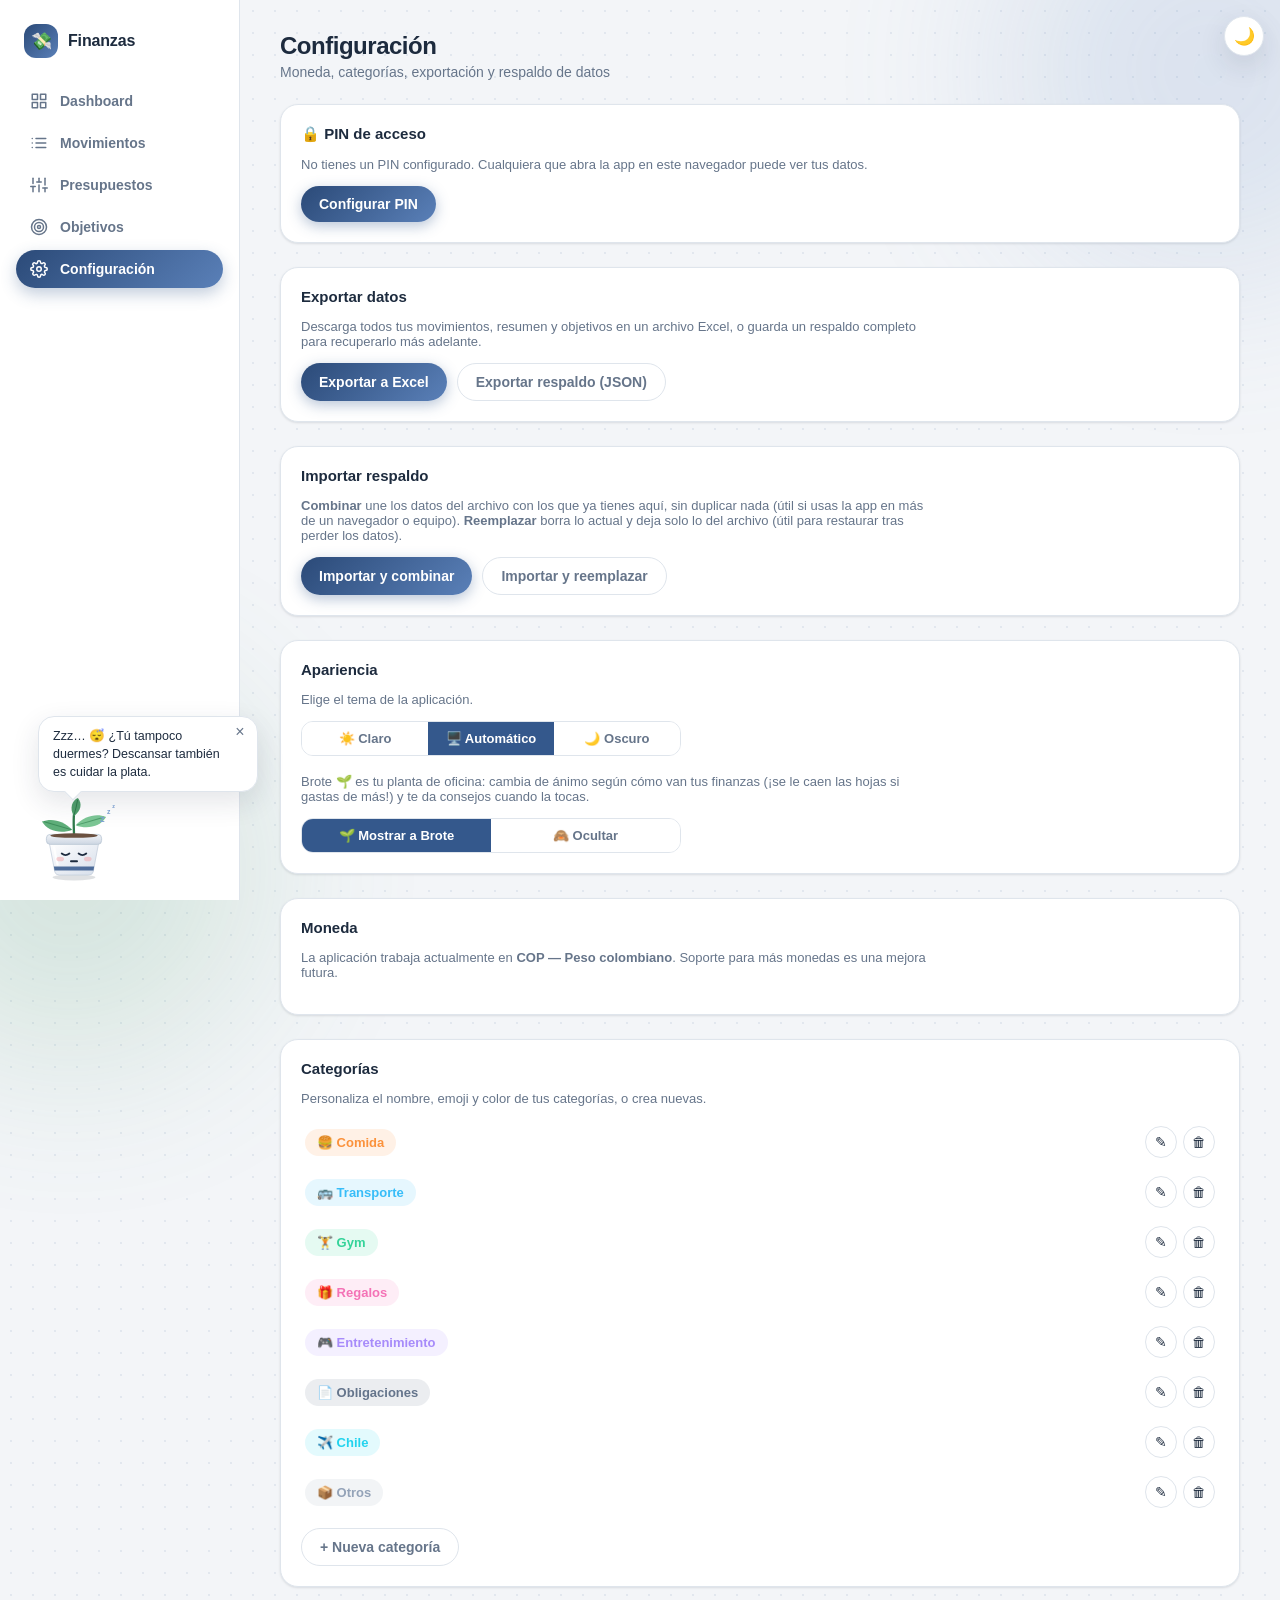
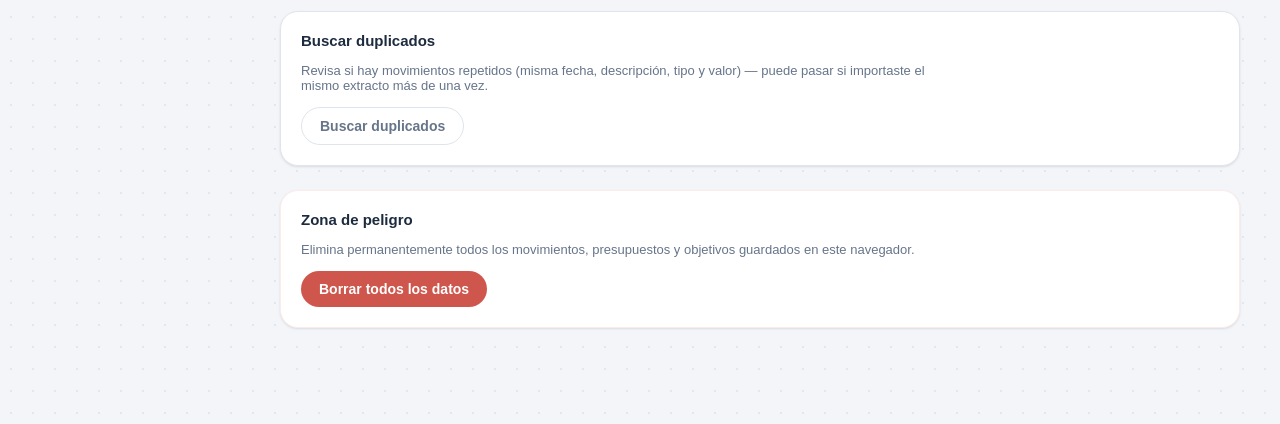
==== configuracion.html @ 6c3ebf0d "feat: update theme color and icons; enhance mascot design - Changed theme color from #8b5cf6 to #345" ====
<!DOCTYPE html>
<html lang="es">
<head>
  <meta charset="UTF-8">
  <script>
    (function () {
      try {
        var t = localStorage.getItem('financeAppTheme');
        if (t === 'oscuro' || t === 'claro') document.documentElement.setAttribute('data-theme', t);
      } catch (e) {}
    })();
  </script>
  <script>
    (function () {
      try {
        var pin = localStorage.getItem('financeAppPin');
        var desbloqueado = sessionStorage.getItem('financeAppUnlocked') === 'true';
        if (pin && !desbloqueado) document.documentElement.classList.add('bloqueado');
      } catch (e) {}
    })();
  </script>
  <meta name="viewport" content="width=device-width, initial-scale=1.0">
  <meta name="theme-color" content="#34588c">
  <link rel="manifest" href="manifest.json">
  <link rel="icon" href="icons/icon-192.png">
  <link rel="apple-touch-icon" href="icons/icon-192.png">
  <title>Configuración · Mis Finanzas</title>
  <link rel="stylesheet" href="css/styles.css">
</head>
<body data-page="configuracion">
  <button class="theme-toggle-btn" id="theme-toggle" aria-label="Cambiar tema">🌙</button>
  <div class="app-shell">
    <aside class="sidebar">
      <div class="sidebar-header">
        <span class="logo-mark">💸</span>
        <span class="logo-text">Finanzas</span>
      </div>
      <nav id="sidebar-nav" class="sidebar-nav"></nav>
    </aside>

    <main class="main-content">
      <header class="page-header">
        <div>
          <h1>Configuración</h1>
          <p class="page-subtitle">Moneda, categorías, exportación y respaldo de datos</p>
        </div>
      </header>

      <section class="card">
        <h2 class="section-title">🔒 PIN de acceso</h2>
        <p class="settings-hint" id="pin-estado-texto">Protege la app con un PIN — se pide una vez por sesión del navegador. No es cifrado real: es un candado contra miradas casuales, no contra alguien con herramientas de desarrollador.</p>
        <div class="settings-actions" id="pin-acciones"></div>
      </section>

      <section class="card">
        <h2 class="section-title">Exportar datos</h2>
        <p class="settings-hint">Descarga todos tus movimientos, resumen y objetivos en un archivo Excel, o guarda un respaldo completo para recuperarlo más adelante.</p>
        <div class="settings-actions">
          <button class="btn btn-primary" id="btn-exportar-excel">Exportar a Excel</button>
          <button class="btn btn-ghost" id="btn-exportar-respaldo">Exportar respaldo (JSON)</button>
        </div>
      </section>

      <section class="card">
        <h2 class="section-title">Importar respaldo</h2>
        <p class="settings-hint">
          <strong>Combinar</strong> une los datos del archivo con los que ya tienes aquí, sin duplicar nada (útil si usas la app en más de un navegador o equipo).
          <strong>Reemplazar</strong> borra lo actual y deja solo lo del archivo (útil para restaurar tras perder los datos).
        </p>
        <div class="settings-actions">
          <button class="btn btn-primary" id="btn-importar-combinar">Importar y combinar</button>
          <button class="btn btn-ghost" id="btn-importar-reemplazar">Importar y reemplazar</button>
          <input type="file" id="input-importar-respaldo" accept="application/json" hidden>
        </div>
      </section>

      <section class="card">
        <h2 class="section-title">Apariencia</h2>
        <p class="settings-hint">Elige el tema de la aplicación.</p>
        <div class="segmented segmented-tema" id="tema-segmented">
          <button type="button" class="segmented-option" data-tema="claro">☀️ Claro</button>
          <button type="button" class="segmented-option" data-tema="auto">🖥️ Automático</button>
          <button type="button" class="segmented-option" data-tema="oscuro">🌙 Oscuro</button>
        </div>
        <p class="settings-hint" style="margin-top: 18px;">Brote 🌱 es tu planta de oficina: cambia de ánimo según cómo van tus finanzas (¡se le caen las hojas si gastas de más!) y te da consejos cuando la tocas.</p>
        <div class="segmented segmented-tema" id="mascota-segmented">
          <button type="button" class="segmented-option" data-mascota="visible">🌱 Mostrar a Brote</button>
          <button type="button" class="segmented-option" data-mascota="oculta">🙈 Ocultar</button>
        </div>
      </section>

      <section class="card">
        <h2 class="section-title">Moneda</h2>
        <p class="settings-hint">La aplicación trabaja actualmente en <strong>COP — Peso colombiano</strong>. Soporte para más monedas es una mejora futura.</p>
      </section>

      <section class="card">
        <h2 class="section-title">Categorías</h2>
        <p class="settings-hint">Personaliza el nombre, emoji y color de tus categorías, o crea nuevas.</p>
        <div id="categorias-lista" class="category-list"></div>
        <div class="settings-actions" style="margin-top: 14px;">
          <button class="btn btn-ghost" id="btn-nueva-categoria">+ Nueva categoría</button>
        </div>
      </section>

      <section class="card">
        <h2 class="section-title">Buscar duplicados</h2>
        <p class="settings-hint">Revisa si hay movimientos repetidos (misma fecha, descripción, tipo y valor) — puede pasar si importaste el mismo extracto más de una vez.</p>
        <div class="settings-actions">
          <button class="btn btn-ghost" id="btn-buscar-duplicados">Buscar duplicados</button>
        </div>
        <div id="duplicados-resultado"></div>
      </section>

      <section class="card danger-zone">
        <h2 class="section-title">Zona de peligro</h2>
        <p class="settings-hint">Elimina permanentemente todos los movimientos, presupuestos y objetivos guardados en este navegador.</p>
        <button class="btn btn-danger" id="btn-borrar-datos">Borrar todos los datos</button>
      </section>
    </main>
  </div>

  <div class="modal-overlay" id="modal-borrar-overlay" hidden>
    <div class="modal" role="dialog" aria-modal="true" aria-labelledby="modal-borrar-title">
      <div class="modal-header">
        <h2 id="modal-borrar-title">¿Borrar todos los datos?</h2>
        <button class="modal-close" id="btn-borrar-close" aria-label="Cerrar">&times;</button>
      </div>
      <div class="modal-body">
        <p>Esta acción eliminará permanentemente todos tus movimientos, presupuestos y objetivos guardados en este navegador. <strong>No se puede deshacer.</strong></p>
        <p>Si quieres conservar tus datos, cancela y usa primero "Exportar respaldo".</p>
      </div>
      <div class="form-actions modal-footer">
        <button type="button" class="btn btn-ghost" id="btn-borrar-cancelar">Cancelar</button>
        <button type="button" class="btn btn-danger" id="btn-borrar-confirmar">Sí, borrar todo</button>
      </div>
    </div>
  </div>

  <div class="modal-overlay" id="modal-pin-overlay" hidden>
    <div class="modal" role="dialog" aria-modal="true" aria-labelledby="modal-pin-title">
      <div class="modal-header">
        <h2 id="modal-pin-title">Configurar PIN</h2>
        <button class="modal-close" id="modal-pin-close" aria-label="Cerrar">&times;</button>
      </div>
      <form id="form-pin" class="form-grid">
        <div class="form-field form-field-full">
          <label for="input-pin-nuevo">PIN (4 a 6 dígitos)</label>
          <input type="password" inputmode="numeric" pattern="[0-9]*" id="input-pin-nuevo" maxlength="6" placeholder="••••" required>
        </div>
        <div class="form-field form-field-full">
          <label for="input-pin-confirmar">Confirma el PIN</label>
          <input type="password" inputmode="numeric" pattern="[0-9]*" id="input-pin-confirmar" maxlength="6" placeholder="••••" required>
        </div>
        <div class="form-actions form-field-full">
          <button type="button" class="btn btn-ghost" id="btn-pin-cancelar">Cancelar</button>
          <button type="submit" class="btn btn-primary">Guardar</button>
        </div>
      </form>
    </div>
  </div>

  <div class="modal-overlay" id="modal-categoria-overlay" hidden>
    <div class="modal" role="dialog" aria-modal="true" aria-labelledby="modal-categoria-title">
      <div class="modal-header">
        <h2 id="modal-categoria-title">Nueva categoría</h2>
        <button class="modal-close" id="modal-categoria-close" aria-label="Cerrar">&times;</button>
      </div>
      <form id="form-categoria" class="form-grid">
        <input type="hidden" id="categoria-nombre-original">

        <div class="form-field form-field-full">
          <label for="input-categoria-nombre">Nombre</label>
          <input type="text" id="input-categoria-nombre" placeholder="Ej. Mascotas" required>
        </div>

        <div class="form-field">
          <label for="input-categoria-emoji">Emoji</label>
          <input type="text" id="input-categoria-emoji" placeholder="🐾" maxlength="4">
        </div>

        <div class="form-field">
          <label for="input-categoria-color">Color</label>
          <input type="color" id="input-categoria-color" value="#34588c">
        </div>

        <div class="form-actions form-field-full">
          <button type="button" class="btn btn-ghost" id="btn-categoria-cancelar">Cancelar</button>
          <button type="submit" class="btn btn-primary">Guardar</button>
        </div>
      </form>
    </div>
  </div>

  <script src="lib/xlsx.full.min.js"></script>
  <script src="js/storage.js"></script>
  <script src="js/format.js"></script>
  <script src="js/analytics.js"></script>
  <script src="js/export.js"></script>
  <script src="js/ui.js"></script>
  <script src="js/nav.js"></script>
  <script src="js/theme.js"></script>
  <script src="js/pin.js"></script>
  <script src="js/mascota.js"></script>
  <script src="js/configuracion.js"></script>
  <script src="js/pwa.js"></script>
</body>
</html>
---- css/styles.css ----
/* ============ Fonts ============ */
@font-face {
  font-family: 'Poppins';
  font-style: normal;
  font-weight: 400;
  font-display: swap;
  src: url('../lib/fonts/poppins-400.woff2') format('woff2');
}
@font-face {
  font-family: 'Poppins';
  font-style: normal;
  font-weight: 600;
  font-display: swap;
  src: url('../lib/fonts/poppins-600.woff2') format('woff2');
}
@font-face {
  font-family: 'Poppins';
  font-style: normal;
  font-weight: 700;
  font-display: swap;
  src: url('../lib/fonts/poppins-700.woff2') format('woff2');
}
@font-face {
  font-family: 'Poppins';
  font-style: normal;
  font-weight: 800;
  font-display: swap;
  src: url('../lib/fonts/poppins-800.woff2') format('woff2');
}

/* ============ Reset & base ============ */
*, *::before, *::after { box-sizing: border-box; }
html, body { margin: 0; padding: 0; }

:root {
  --bg: #f3f5f8;
  --surface: #ffffff;
  --surface-alt: #eef2f6;
  --border: #dfe5ec;
  --text: #1d2b3e;
  --text-muted: #66758a;
  --primary: #34588c;
  --primary-dark: #26446f;
  --primary-rgb: 52, 88, 140;
  --accent: #6f93c6;
  --accent-soft: #e8eef7;
  --primary-soft: #e4ebf5;
  --grad-main: linear-gradient(135deg, #2b4a78, #5a80b8);
  --grad-hero: linear-gradient(135deg, #22395e 0%, #34588c 55%, #5f86bd 100%);
  --plant: #4f9e6b;
  --plant-dark: #2f7a4b;
  --plant-light: #9fd4ae;
  --success: #3f9a63;
  --success-soft: #e4f3e9;
  --danger: #cf564d;
  --danger-soft: #fbecea;
  --warning: #c08417;
  --warning-soft: #fbf3e1;
  --cyan: #2e8797;
  --cyan-soft: #e3f1f3;
  --grid-dot: rgba(52, 88, 140, 0.09);
  --toast-bg: #1f3350;
  --toast-text: #ffffff;
  --toast-border: transparent;
  --radius: 18px;
  --radius-sm: 12px;
  --shadow: 0 1px 2px rgba(29, 43, 62, 0.05), 0 1px 3px rgba(29, 43, 62, 0.07);
  --shadow-md: 0 10px 28px rgba(29, 43, 62, 0.12);
  --sidebar-width: 240px;
  color-scheme: light;
}

:root[data-theme="oscuro"] {
  --bg: #0f1722;
  --surface: #16212f;
  --surface-alt: #1d2a3b;
  --border: #2a394d;
  --text: #e6edf5;
  --text-muted: #94a3b8;
  --primary: #7ea3d4;
  --primary-dark: #4a6fa3;
  --primary-rgb: 126, 163, 212;
  --accent: #a9c3e6;
  --accent-soft: #1c2a3e;
  --primary-soft: #1f3048;
  --grad-main: linear-gradient(135deg, #34557f, #5b82ba);
  --grad-hero: linear-gradient(135deg, #1a2d4a 0%, #2b4a76 55%, #44699e 100%);
  --plant: #6cc28c;
  --plant-dark: #3f9a63;
  --plant-light: #a7dcb7;
  --success: #6cc28c;
  --success-soft: #15301f;
  --danger: #ee8a80;
  --danger-soft: #3a1c1b;
  --warning: #e3b55a;
  --warning-soft: #33280f;
  --cyan: #6cc1cf;
  --cyan-soft: #12303a;
  --grid-dot: rgba(148, 163, 184, 0.07);
  --toast-bg: #24364f;
  --toast-text: #e6edf5;
  --toast-border: #33496a;
  --shadow: 0 1px 2px rgba(0, 0, 0, 0.25), 0 1px 3px rgba(0, 0, 0, 0.3);
  --shadow-md: 0 10px 28px rgba(0, 0, 0, 0.45);
  color-scheme: dark;
}

@media (prefers-color-scheme: dark) {
  :root:not([data-theme="claro"]) {
    --bg: #0f1722;
    --surface: #16212f;
    --surface-alt: #1d2a3b;
    --border: #2a394d;
    --text: #e6edf5;
    --text-muted: #94a3b8;
    --primary: #7ea3d4;
    --primary-dark: #4a6fa3;
    --primary-rgb: 126, 163, 212;
    --accent: #a9c3e6;
    --accent-soft: #1c2a3e;
    --primary-soft: #1f3048;
    --grad-main: linear-gradient(135deg, #34557f, #5b82ba);
    --grad-hero: linear-gradient(135deg, #1a2d4a 0%, #2b4a76 55%, #44699e 100%);
    --plant: #6cc28c;
    --plant-dark: #3f9a63;
    --plant-light: #a7dcb7;
    --success: #6cc28c;
    --success-soft: #15301f;
    --danger: #ee8a80;
    --danger-soft: #3a1c1b;
    --warning: #e3b55a;
    --warning-soft: #33280f;
    --cyan: #6cc1cf;
    --cyan-soft: #12303a;
    --grid-dot: rgba(148, 163, 184, 0.07);
    --toast-bg: #24364f;
    --toast-text: #e6edf5;
    --toast-border: #33496a;
    --shadow: 0 1px 2px rgba(0, 0, 0, 0.25), 0 1px 3px rgba(0, 0, 0, 0.3);
    --shadow-md: 0 10px 28px rgba(0, 0, 0, 0.45);
    color-scheme: dark;
  }
}

body {
  font-family: 'Poppins', -apple-system, BlinkMacSystemFont, "Segoe UI", Roboto, Helvetica, Arial, sans-serif;
  background-color: var(--bg);
  /* Cuadricula de puntos tenue, como papel de libreta de oficina */
  background-image: radial-gradient(var(--grid-dot) 1px, transparent 1.4px);
  background-size: 22px 22px;
  color: var(--text);
  -webkit-font-smoothing: antialiased;
  position: relative;
  overflow-x: hidden;
}

body::before,
body::after {
  content: '';
  position: fixed;
  border-radius: 50%;
  filter: blur(90px);
  z-index: 0;
  opacity: 0.18;
  pointer-events: none;
}

body::before {
  width: 420px;
  height: 420px;
  background: var(--accent);
  top: -140px;
  right: -140px;
  animation: blob-flota 18s ease-in-out infinite alternate;
}

body::after {
  width: 380px;
  height: 380px;
  background: var(--plant);
  bottom: -160px;
  left: -120px;
  animation: blob-flota 22s ease-in-out infinite alternate-reverse;
}

@keyframes blob-flota {
  from { transform: translate(0, 0) scale(1); }
  to { transform: translate(-70px, 60px) scale(1.15); }
}

::selection {
  background: var(--primary);
  color: #fff;
}

html {
  scrollbar-width: thin;
  scrollbar-color: var(--border) transparent;
}

.app-shell {
  position: relative;
  z-index: 1;
}

h1, h2, h3 { font-weight: 700; }

h1, h2, h3 { margin: 0; }
p { margin: 0; }

button, input, select {
  font: inherit;
  color: inherit;
}

a { color: inherit; text-decoration: none; }

button:focus-visible,
input:focus-visible,
select:focus-visible,
a:focus-visible {
  outline: 2px solid var(--primary);
  outline-offset: 2px;
}

/* ============ App shell / layout ============ */
.app-shell {
  display: flex;
  min-height: 100vh;
}

.sidebar {
  width: var(--sidebar-width);
  flex-shrink: 0;
  background: var(--surface);
  border-right: 1px solid var(--border);
  padding: 24px 16px;
  display: flex;
  flex-direction: column;
  gap: 24px;
  position: sticky;
  top: 0;
  height: 100vh;
}

.sidebar-header {
  display: flex;
  align-items: center;
  gap: 10px;
  padding: 0 8px;
}

.theme-toggle-btn {
  position: fixed;
  top: 16px;
  right: 16px;
  z-index: 40;
  width: 40px;
  height: 40px;
  border-radius: 999px;
  border: 1px solid var(--border);
  background: var(--surface);
  box-shadow: var(--shadow-md);
  font-size: 17px;
  cursor: pointer;
  display: flex;
  align-items: center;
  justify-content: center;
  transition: transform 0.15s ease;
}

.theme-toggle-btn:hover {
  transform: scale(1.08) rotate(-8deg);
}

/* ============ PIN de acceso ============ */
html.bloqueado .app-shell,
html.bloqueado .theme-toggle-btn {
  display: none;
}

.pin-lock-overlay {
  position: fixed;
  inset: 0;
  background: var(--bg);
  display: flex;
  align-items: center;
  justify-content: center;
  z-index: 100;
  padding: 16px;
}

.pin-lock-card {
  background: var(--surface);
  border: 1px solid var(--border);
  border-radius: var(--radius);
  box-shadow: var(--shadow-md);
  padding: 36px 32px;
  width: 100%;
  max-width: 340px;
  text-align: center;
  display: flex;
  flex-direction: column;
  gap: 8px;
  animation: modal-entra 0.25s cubic-bezier(0.16, 1, 0.3, 1) both;
}

.pin-lock-logo {
  width: 56px;
  height: 56px;
  font-size: 26px;
  margin: 0 auto 8px;
}

.pin-lock-card h2 {
  font-size: 18px;
}

.pin-lock-input {
  margin-top: 14px;
  border: 1px solid var(--border);
  border-radius: var(--radius-sm);
  padding: 12px;
  font-size: 22px;
  letter-spacing: 10px;
  text-align: center;
  background: var(--bg);
  color: var(--text);
}

.pin-lock-error {
  color: var(--danger);
  font-size: 12px;
  font-weight: 600;
  margin-top: 4px;
}

.pin-lock-btn {
  width: 100%;
  margin-top: 8px;
}

.logo-mark {
  width: 34px;
  height: 34px;
  border-radius: var(--radius-sm);
  background: var(--grad-main);
  color: #fff;
  display: flex;
  align-items: center;
  justify-content: center;
  font-weight: 700;
  font-size: 17px;
}

.logo-text {
  font-weight: 700;
  font-size: 16px;
  letter-spacing: -0.01em;
}

.sidebar-nav {
  display: flex;
  flex-direction: column;
  gap: 4px;
}

.nav-link {
  display: flex;
  align-items: center;
  gap: 12px;
  padding: 10px 14px;
  border-radius: 999px;
  color: var(--text-muted);
  font-size: 14px;
  font-weight: 600;
  transition: background 0.15s ease, color 0.15s ease;
}

.nav-link:hover {
  background: var(--surface-alt);
  color: var(--text);
}

.nav-link.active {
  background: var(--grad-main);
  color: #fff;
  box-shadow: 0 6px 16px rgba(var(--primary-rgb), 0.3);
}

.nav-link:hover .nav-icon {
  animation: icono-wiggle 0.45s ease;
}

@keyframes icono-wiggle {
  25% { transform: rotate(-12deg); }
  50% { transform: rotate(10deg); }
  75% { transform: rotate(-5deg); }
}

.nav-icon {
  width: 18px;
  height: 18px;
  display: flex;
  flex-shrink: 0;
}

.nav-icon svg {
  width: 100%;
  height: 100%;
}

.main-content {
  flex: 1;
  padding: 32px 40px 96px;
  max-width: 1100px;
  width: 100%;
  margin: 0 auto;
  display: flex;
  flex-direction: column;
  gap: 24px;
}

.main-content > * {
  animation: contenido-entra 0.4s ease both;
}

.main-content > *:nth-child(1) { animation-delay: 0s; }
.main-content > *:nth-child(2) { animation-delay: 0.05s; }
.main-content > *:nth-child(3) { animation-delay: 0.1s; }
.main-content > *:nth-child(4) { animation-delay: 0.15s; }
.main-content > *:nth-child(5) { animation-delay: 0.2s; }
.main-content > *:nth-child(n+6) { animation-delay: 0.25s; }

@keyframes contenido-entra {
  from { opacity: 0; transform: translateY(10px); }
  to { opacity: 1; transform: translateY(0); }
}

@media (prefers-reduced-motion: reduce) {
  .main-content > *,
  body::before,
  body::after,
  .hero-balance::before,
  .hero-balance::after,
  .hbar-fill,
  .progress-fill,
  .chart-bar,
  .nav-link:hover .nav-icon {
    animation: none;
  }
}

/* ============ Page header ============ */
.page-header {
  display: flex;
  align-items: flex-start;
  justify-content: space-between;
  gap: 16px;
  flex-wrap: wrap;
  /* espacio para el boton de tema fijo en la esquina */
  padding-right: 52px;
}

.page-header h1 {
  font-size: 24px;
  font-weight: 700;
  letter-spacing: -0.02em;
}

.page-subtitle {
  color: var(--text-muted);
  font-size: 14px;
  margin-top: 4px;
}

/* ============ Cards ============ */
.card {
  background: var(--surface);
  border: 1px solid var(--border);
  border-radius: var(--radius);
  padding: 20px;
  box-shadow: var(--shadow);
}

.empty-state {
  text-align: center;
  padding: 48px 24px;
  display: flex;
  flex-direction: column;
  align-items: center;
  gap: 12px;
  color: var(--text-muted);
}

.empty-state-inline {
  text-align: center;
  color: var(--text-muted);
  padding: 24px 0 8px;
  font-size: 14px;
}

/* ============ Buttons ============ */
.btn {
  display: inline-flex;
  align-items: center;
  justify-content: center;
  gap: 6px;
  border: none;
  border-radius: 999px;
  padding: 10px 18px;
  font-size: 14px;
  font-weight: 600;
  cursor: pointer;
  transition: filter 0.15s ease, transform 0.1s ease, box-shadow 0.15s ease;
}

.btn:active { transform: scale(0.97); }

.btn-primary {
  background: var(--grad-main);
  color: #fff;
  box-shadow: 0 4px 14px rgba(var(--primary-rgb), 0.35);
}
.btn-primary:hover { filter: brightness(1.06); box-shadow: 0 6px 18px rgba(var(--primary-rgb), 0.42); }

.btn-ghost {
  background: var(--surface);
  color: var(--text-muted);
  border: 1px solid var(--border);
}
.btn-ghost:hover { background: var(--surface-alt); color: var(--text); }

.btn-danger {
  background: var(--danger);
  color: #fff;
}
.btn-danger:hover { filter: brightness(1.08); }

/* ============ Filters bar ============ */
.filters-bar {
  display: flex;
  flex-wrap: wrap;
  align-items: flex-end;
  gap: 16px;
}

.filter-field {
  display: flex;
  flex-direction: column;
  gap: 6px;
  min-width: 140px;
}

.filter-search { flex: 1; min-width: 200px; }

.filter-field label {
  font-size: 12px;
  font-weight: 600;
  color: var(--text-muted);
}

.filter-field input,
.filter-field select {
  border: 1px solid var(--border);
  border-radius: var(--radius-sm);
  padding: 9px 10px;
  font-size: 14px;
  background: var(--surface);
}

/* ============ Table ============ */
.table-wrapper {
  overflow-x: auto;
}

.data-table {
  width: 100%;
  border-collapse: collapse;
  font-size: 14px;
}

.data-table th {
  text-align: left;
  font-size: 12px;
  text-transform: uppercase;
  letter-spacing: 0.03em;
  color: var(--text-muted);
  font-weight: 600;
  padding: 10px 12px;
  border-bottom: 1px solid var(--border);
  white-space: nowrap;
}

.data-table td {
  padding: 12px;
  border-bottom: 1px solid var(--border);
  white-space: nowrap;
}

.data-table tbody tr:hover {
  background: var(--surface-alt);
}

.valor-ingreso { color: var(--success); font-weight: 600; }
.valor-gasto { color: var(--danger); font-weight: 600; }

.badge {
  display: inline-flex;
  align-items: center;
  padding: 4px 10px;
  border-radius: 999px;
  font-size: 12px;
  font-weight: 600;
}

.badge-categoria {
  background: var(--surface-alt);
  color: var(--text);
}

.badge-ingreso { background: var(--success-soft); color: var(--success); }
.badge-gasto { background: var(--danger-soft); color: var(--danger); }

.acciones {
  display: flex;
  gap: 6px;
}

.icon-btn {
  width: 32px;
  height: 32px;
  border: 1px solid var(--border);
  background: var(--surface);
  border-radius: 999px;
  cursor: pointer;
  font-size: 14px;
  display: inline-flex;
  align-items: center;
  justify-content: center;
  transition: transform 0.1s ease;
}

.icon-btn:hover { transform: translateY(-1px); }

.icon-btn:hover { background: var(--surface-alt); }
.icon-btn-danger:hover { background: var(--danger-soft); border-color: var(--danger); color: var(--danger); }

.page-header-actions {
  display: flex;
  gap: 10px;
  flex-wrap: wrap;
}

/* ============ Modal ============ */
.modal-overlay {
  position: fixed;
  inset: 0;
  background: rgba(15, 25, 40, 0.45);
  display: flex;
  align-items: center;
  justify-content: center;
  padding: 16px;
  z-index: 50;
  animation: overlay-entra 0.15s ease both;
}

.modal-overlay[hidden] { display: none; }

.modal-overlay .modal {
  animation: modal-entra 0.2s cubic-bezier(0.16, 1, 0.3, 1) both;
}

@keyframes overlay-entra {
  from { opacity: 0; }
  to { opacity: 1; }
}

@keyframes modal-entra {
  from { opacity: 0; transform: scale(0.96) translateY(8px); }
  to { opacity: 1; transform: scale(1) translateY(0); }
}

/* ============ Spinner / estados de carga ============ */
.spinner {
  display: inline-block;
  width: 22px;
  height: 22px;
  border: 3px solid var(--border);
  border-top-color: var(--primary);
  border-radius: 50%;
  animation: girar 0.7s linear infinite;
  flex-shrink: 0;
}

.spinner-sm {
  width: 14px;
  height: 14px;
  border-width: 2px;
}

@keyframes girar {
  to { transform: rotate(360deg); }
}

.loading-state {
  display: flex;
  flex-direction: column;
  align-items: center;
  gap: 12px;
  padding: 32px 0;
  color: var(--text-muted);
  font-size: 13px;
}

.btn .spinner-sm {
  border-color: rgba(255, 255, 255, 0.4);
  border-top-color: #fff;
}

.modal {
  background: var(--surface);
  border-radius: var(--radius);
  box-shadow: var(--shadow-md);
  width: 100%;
  max-width: 480px;
  max-height: 90vh;
  overflow-y: auto;
}

.modal-wide {
  max-width: 640px;
}

.modal-header {
  display: flex;
  align-items: center;
  justify-content: space-between;
  padding: 20px 20px 0;
}

.modal-header h2 {
  font-size: 18px;
  font-weight: 700;
}

.modal-close {
  background: none;
  border: none;
  font-size: 22px;
  line-height: 1;
  cursor: pointer;
  color: var(--text-muted);
  padding: 4px;
}

.form-grid {
  display: grid;
  grid-template-columns: 1fr 1fr;
  gap: 16px;
  padding: 20px;
}

.form-field {
  display: flex;
  flex-direction: column;
  gap: 6px;
}

.form-field-full { grid-column: 1 / -1; }

.form-field label {
  font-size: 12px;
  font-weight: 600;
  color: var(--text-muted);
}

.form-field input,
.form-field select {
  border: 1px solid var(--border);
  border-radius: var(--radius-sm);
  padding: 10px;
  font-size: 14px;
}

.form-field input,
.form-field select,
.filter-field input,
.filter-field select,
.currency-input-wrap {
  transition: border-color 0.15s ease, box-shadow 0.15s ease;
}

.form-field input:focus-visible,
.form-field select:focus-visible,
.filter-field input:focus-visible,
.filter-field select:focus-visible,
.currency-input-wrap:focus-within {
  outline: none;
  border-color: var(--primary);
  box-shadow: 0 0 0 3px var(--primary-soft);
}

.segmented {
  display: flex;
  border: 1px solid var(--border);
  border-radius: var(--radius-sm);
  overflow: hidden;
}

.segmented-option {
  flex: 1;
  border: none;
  background: var(--surface);
  padding: 9px 0;
  font-size: 14px;
  font-weight: 600;
  cursor: pointer;
  color: var(--text-muted);
}

.segmented-option.active {
  background: var(--primary);
  color: #fff;
}

.segmented-option.active[data-tipo="ingreso"] { background: var(--success); }
.segmented-option.active[data-tipo="gasto"] { background: var(--danger); }

.segmented-tema {
  max-width: 380px;
}

.segmented-tema .segmented-option {
  padding: 9px 6px;
  font-size: 13px;
}

.form-actions {
  display: flex;
  justify-content: flex-end;
  gap: 10px;
  margin-top: 4px;
}

/* ============ Section titles ============ */
.section-title {
  font-size: 15px;
  font-weight: 700;
  margin-bottom: 14px;
}

/* ============ Hero balance ============ */
.hero-balance {
  position: relative;
  overflow: hidden;
  border-radius: 28px;
  padding: 30px 36px;
  background: var(--grad-hero);
  color: #fff;
  box-shadow: 0 14px 34px rgba(var(--primary-rgb), 0.22);
  display: flex;
  flex-direction: column;
  gap: 6px;
}

.hero-balance-label {
  font-size: 14px;
  font-weight: 600;
  opacity: 0.9;
  position: relative;
}

.hero-balance-value {
  font-size: 40px;
  font-weight: 800;
  letter-spacing: -0.02em;
  position: relative;
}

.hero-balance::before,
.hero-balance::after {
  content: '';
  position: absolute;
  border-radius: 50%;
  background: rgba(255, 255, 255, 0.14);
}

.hero-balance::before {
  width: 220px;
  height: 220px;
  top: -110px;
  right: -50px;
  animation: burbuja-hero 9s ease-in-out infinite alternate;
}

.hero-balance::after {
  width: 130px;
  height: 130px;
  bottom: -80px;
  right: 130px;
  background: rgba(255, 255, 255, 0.1);
  animation: burbuja-hero 7s ease-in-out infinite alternate-reverse;
}

@keyframes burbuja-hero {
  from { transform: translate(0, 0); }
  to { transform: translate(-24px, 14px); }
}

.hero-chip {
  position: relative;
  align-self: flex-start;
  margin-top: 6px;
  padding: 5px 12px;
  border-radius: 999px;
  background: rgba(255, 255, 255, 0.2);
  backdrop-filter: blur(6px);
  font-size: 12px;
  font-weight: 600;
}

.hero-chip[hidden] { display: none; }

/* Planta de oficina asomando en la esquina del hero */
.hero-plantas {
  position: absolute;
  right: 10px;
  bottom: -6px;
  height: 115%;
  pointer-events: none;
}

.hero-hoja {
  transform-box: fill-box;
  transform-origin: left center;
  animation: hoja-mece 5s ease-in-out infinite alternate;
}

@keyframes hoja-mece {
  from { transform: rotate(-3deg); }
  to { transform: rotate(4deg); }
}

@media (max-width: 480px) {
  .hero-balance-value { font-size: 32px; }
  .hero-plantas { height: 90%; opacity: 0.6; }
}

/* ============ KPI cards ============ */
.kpi-grid {
  display: grid;
  grid-template-columns: repeat(auto-fit, minmax(190px, 1fr));
  gap: 16px;
}

.kpi-card {
  display: flex;
  flex-direction: column;
  gap: 6px;
  transition: transform 0.18s ease, box-shadow 0.18s ease;
}

.kpi-card:hover {
  transform: translateY(-3px);
  box-shadow: var(--shadow-md);
}

.kpi-value {
  font-variant-numeric: tabular-nums;
}

.kpi-label {
  font-size: 13px;
  color: var(--text-muted);
  font-weight: 600;
}

.kpi-value {
  font-size: 22px;
  font-weight: 700;
  letter-spacing: -0.01em;
}

.kpi-sub {
  font-size: 12px;
  color: var(--text-muted);
}

.kpi-sub a { color: var(--primary); font-weight: 600; }

.kpi-positive { color: var(--success); }
.kpi-negative { color: var(--danger); }
.kpi-accent { color: var(--primary); }

.kpi-green { background: linear-gradient(135deg, var(--success-soft), var(--surface)); }
.kpi-green .kpi-value { color: var(--success); }

.kpi-rose { background: linear-gradient(135deg, var(--danger-soft), var(--surface)); }
.kpi-rose .kpi-value { color: var(--danger); }

.kpi-amber { background: linear-gradient(135deg, var(--warning-soft), var(--surface)); }
.kpi-amber .kpi-value { color: var(--warning); }

.kpi-navy { background: linear-gradient(135deg, var(--accent-soft), var(--surface)); }
.kpi-navy .kpi-value { color: var(--primary); }

.kpi-cyan { background: linear-gradient(135deg, var(--cyan-soft), var(--surface)); }
.kpi-cyan .kpi-value { color: var(--cyan); }

/* ============ Progress bars (shared) ============ */
.progress-track {
  height: 8px;
  border-radius: 999px;
  background: var(--surface-alt);
  overflow: hidden;
}

.progress-fill {
  height: 100%;
  background: linear-gradient(90deg, var(--primary), var(--accent));
  border-radius: 999px;
  transition: width 0.2s ease;
  transform-origin: left;
  animation: crecer-x 0.9s cubic-bezier(0.16, 1, 0.3, 1) both;
}

.progress-fill-completo { background: linear-gradient(90deg, var(--success), var(--cyan)); }

.progress-track-danger { background: var(--danger-soft); }
.progress-fill-danger { background: var(--danger); }

@keyframes crecer-x {
  from { transform: scaleX(0); }
  to { transform: scaleX(1); }
}

@keyframes crecer-y {
  from { transform: scaleY(0); }
  to { transform: scaleY(1); }
}

/* ============ Goals mini list (dashboard) ============ */
.goals-mini-list {
  display: grid;
  grid-template-columns: repeat(auto-fit, minmax(220px, 1fr));
  gap: 16px;
}

.goal-mini {
  display: flex;
  flex-direction: column;
  gap: 6px;
}

.goal-mini-header {
  display: flex;
  justify-content: space-between;
  font-size: 13px;
  font-weight: 600;
}

.goal-mini-sub {
  font-size: 12px;
  color: var(--text-muted);
}

/* ============ Charts ============ */
.charts-grid {
  display: grid;
  grid-template-columns: repeat(auto-fit, minmax(280px, 1fr));
  gap: 16px;
  align-items: start;
}

.hbar-chart {
  display: flex;
  flex-direction: column;
  gap: 12px;
}

.hbar-row {
  display: grid;
  grid-template-columns: 100px 1fr auto 52px;
  align-items: center;
  gap: 10px;
  font-size: 13px;
}

.hbar-label {
  color: var(--text-muted);
  font-weight: 600;
  white-space: nowrap;
  overflow: hidden;
  text-overflow: ellipsis;
}

.hbar-track {
  height: 10px;
  border-radius: 999px;
  background: var(--surface-alt);
  overflow: hidden;
}

.hbar-fill {
  height: 100%;
  background: var(--primary);
  border-radius: 999px;
  transform-origin: left;
  animation: crecer-x 0.8s cubic-bezier(0.16, 1, 0.3, 1) both;
}

.hbar-row:nth-child(2) .hbar-fill { animation-delay: 0.06s; }
.hbar-row:nth-child(3) .hbar-fill { animation-delay: 0.12s; }
.hbar-row:nth-child(4) .hbar-fill { animation-delay: 0.18s; }
.hbar-row:nth-child(n+5) .hbar-fill { animation-delay: 0.24s; }

.hbar-value {
  font-weight: 600;
  white-space: nowrap;
}

.hbar-delta {
  font-size: 11px;
  font-weight: 700;
  text-align: right;
  white-space: nowrap;
}

.hbar-delta-up { color: var(--danger); }
.hbar-delta-down { color: var(--success); }
.hbar-delta-neutral { color: var(--text-muted); font-weight: 600; }

.chart-bars {
  display: flex;
  align-items: flex-end;
  gap: 10px;
  height: 160px;
  padding-top: 8px;
}

.chart-bar-group {
  flex: 1;
  display: flex;
  flex-direction: column;
  align-items: center;
  gap: 8px;
  height: 100%;
  border-radius: var(--radius-sm);
  transition: background 0.15s ease;
  cursor: pointer;
}

.chart-bar-group:hover {
  background: var(--surface-alt);
}

.chart-bar-pair {
  flex: 1;
  display: flex;
  align-items: flex-end;
  gap: 4px;
  width: 100%;
  justify-content: center;
}

.chart-bar {
  width: 14px;
  min-height: 2px;
  border-radius: 6px 6px 2px 2px;
  transform-origin: bottom;
  animation: crecer-y 0.8s cubic-bezier(0.16, 1, 0.3, 1) both;
  transition: filter 0.15s ease;
}

.chart-bar-group:hover .chart-bar { filter: brightness(1.12) saturate(1.1); }

.chart-bar-group:nth-child(2) .chart-bar { animation-delay: 0.05s; }
.chart-bar-group:nth-child(3) .chart-bar { animation-delay: 0.1s; }
.chart-bar-group:nth-child(4) .chart-bar { animation-delay: 0.15s; }
.chart-bar-group:nth-child(5) .chart-bar { animation-delay: 0.2s; }
.chart-bar-group:nth-child(6) .chart-bar { animation-delay: 0.25s; }

.chart-bar-ingreso { background: linear-gradient(180deg, var(--success), color-mix(in srgb, var(--success) 70%, transparent)); }
.chart-bar-gasto { background: linear-gradient(180deg, var(--danger), color-mix(in srgb, var(--danger) 70%, transparent)); }
.chart-bar-ahorro { width: 24px; background: linear-gradient(180deg, var(--accent), var(--primary)); }

.chart-bar-label {
  font-size: 11px;
  color: var(--text-muted);
  font-weight: 600;
}

.chart-legend {
  display: flex;
  gap: 16px;
  margin-top: 12px;
  justify-content: center;
}

.legend-item {
  display: flex;
  align-items: center;
  gap: 6px;
  font-size: 12px;
  color: var(--text-muted);
}

.legend-dot {
  width: 9px;
  height: 9px;
  border-radius: 50%;
}

.legend-dot-ingreso { background: var(--success); }
.legend-dot-gasto { background: var(--danger); }

/* ============ Presupuestos ============ */
.budget-list {
  display: flex;
  flex-direction: column;
  gap: 20px;
}

.budget-row {
  padding-bottom: 20px;
  border-bottom: 1px solid var(--border);
  display: flex;
  flex-direction: column;
  gap: 8px;
}

.budget-row:last-child {
  border-bottom: none;
  padding-bottom: 0;
}

.budget-row-main {
  display: flex;
  align-items: center;
  justify-content: space-between;
  gap: 12px;
  flex-wrap: wrap;
}

.budget-category {
  font-weight: 600;
  font-size: 14px;
}

.budget-row-main .currency-input-wrap {
  flex: 0 0 auto;
}

.budget-input {
  flex: 0 0 auto;
  width: 120px;
  text-align: right;
}

.budget-row-sub {
  font-size: 12px;
  color: var(--text-muted);
}

.budget-row-sub-danger { color: var(--danger); font-weight: 600; }

.budget-row-daily {
  font-size: 12px;
  color: var(--primary);
  font-weight: 600;
}

/* ============ Objetivos ============ */
.goals-grid {
  display: grid;
  grid-template-columns: repeat(auto-fit, minmax(260px, 1fr));
  gap: 16px;
}

.goal-card {
  display: flex;
  flex-direction: column;
  gap: 10px;
  transition: transform 0.15s ease, box-shadow 0.15s ease;
}

.goal-card:hover {
  transform: translateY(-2px);
  box-shadow: var(--shadow-md);
}

.goal-card-prioritario {
  border: 1px solid transparent;
  background:
    linear-gradient(var(--surface), var(--surface)) padding-box,
    var(--grad-main) border-box;
  box-shadow: 0 0 0 1px rgba(var(--primary-rgb), 0.15), var(--shadow-md);
  animation: glow-prioritario 3s ease-in-out infinite;
}

@keyframes glow-prioritario {
  0%, 100% { box-shadow: 0 0 0 1px rgba(var(--primary-rgb), 0.15), var(--shadow-md); }
  50% { box-shadow: 0 0 22px rgba(var(--primary-rgb), 0.28), var(--shadow-md); }
}

.icon-btn-star-active {
  border-color: var(--warning);
  background: var(--warning-soft);
}

.goal-card-overdue {
  color: var(--danger);
  font-weight: 700;
}

.goal-card-header {
  display: flex;
  align-items: flex-start;
  justify-content: space-between;
  gap: 8px;
}

.goal-card-header h3 {
  font-size: 16px;
  font-weight: 700;
}

.goal-card-actions {
  display: flex;
  gap: 6px;
  flex-shrink: 0;
}

.goal-card-amounts {
  display: flex;
  align-items: baseline;
  gap: 6px;
  font-size: 13px;
}

.goal-card-ahorrado {
  font-size: 18px;
  font-weight: 700;
  color: var(--primary);
}

.goal-card-meta {
  color: var(--text-muted);
}

.goal-card-date {
  font-size: 12px;
  color: var(--text-muted);
}

.goal-card-aporte-btn {
  margin-top: 4px;
  width: 100%;
}

/* ============ Configuración ============ */
.settings-hint {
  color: var(--text-muted);
  font-size: 13px;
  margin-bottom: 14px;
  max-width: 640px;
}

.settings-actions {
  display: flex;
  flex-wrap: wrap;
  gap: 10px;
}

.category-chips {
  display: flex;
  flex-wrap: wrap;
  gap: 8px;
}

.chip {
  background: var(--surface-alt);
  color: var(--text);
  font-size: 13px;
  font-weight: 600;
  padding: 6px 12px;
  border-radius: 999px;
}

.category-list {
  display: flex;
  flex-direction: column;
  gap: 6px;
}

.category-row {
  display: flex;
  align-items: center;
  justify-content: space-between;
  gap: 12px;
  padding: 6px 4px;
}

.category-row-actions {
  display: flex;
  gap: 6px;
  flex-shrink: 0;
}

.danger-zone {
  border-color: var(--danger-soft);
}

.modal-body {
  padding: 16px 20px 0;
  display: flex;
  flex-direction: column;
  gap: 10px;
  font-size: 14px;
  color: var(--text);
}

.modal-body p { color: inherit; }

.modal-footer {
  padding: 20px;
}

/* ============ Importar extracto ============ */
.import-preview-list {
  display: flex;
  flex-direction: column;
  gap: 2px;
  max-height: 360px;
  overflow-y: auto;
  margin-top: 12px;
  border: 1px solid var(--border);
  border-radius: var(--radius-sm);
}

.import-row {
  display: grid;
  grid-template-columns: 20px 90px 1fr auto;
  align-items: center;
  gap: 12px;
  padding: 10px 12px;
  font-size: 13px;
  border-bottom: 1px solid var(--border);
  cursor: pointer;
}

.import-row:last-child { border-bottom: none; }
.import-row:hover { background: var(--surface-alt); }

.import-row-duplicado {
  opacity: 0.5;
}

.import-row-fecha {
  color: var(--text-muted);
  white-space: nowrap;
}

.import-row-desc {
  overflow: hidden;
  text-overflow: ellipsis;
  white-space: nowrap;
}

.import-row-tag {
  font-size: 11px;
  color: var(--text-muted);
  font-weight: 600;
}

.import-row-valor {
  font-weight: 600;
  white-space: nowrap;
}

@media (max-width: 480px) {
  .import-row {
    grid-template-columns: 20px 1fr;
    grid-template-areas:
      "check fecha"
      "check desc"
      "check valor";
  }
  .import-row input { grid-area: check; }
  .import-row-fecha { grid-area: fecha; }
  .import-row-desc { grid-area: desc; white-space: normal; }
  .import-row-valor { grid-area: valor; }
}

/* ============ Field errors ============ */
.input-error {
  border-color: var(--danger) !important;
}

.field-error {
  font-size: 12px;
  color: var(--danger);
  font-weight: 500;
}

/* ============ Currency input ============ */
.currency-input-wrap {
  display: flex;
  align-items: center;
  gap: 6px;
  border: 1px solid var(--border);
  border-radius: var(--radius-sm);
  padding: 0 10px;
}

.currency-input-wrap span {
  color: var(--text-muted);
  font-size: 14px;
}

.currency-input-wrap input {
  border: none;
  padding: 10px 0;
  flex: 1;
  min-width: 0;
}

.currency-input-wrap input:focus-visible {
  outline: none;
}

.currency-input-wrap:focus-within {
  border-color: var(--primary);
}

.currency-input-wrap:has(.input-error) {
  border-color: var(--danger);
}

/* ============ Toasts ============ */
.toast-container {
  position: fixed;
  bottom: 24px;
  right: 24px;
  display: flex;
  flex-direction: column;
  gap: 10px;
  z-index: 45;
  pointer-events: none;
}

.toast {
  background: var(--toast-bg);
  color: var(--toast-text);
  padding: 12px 16px;
  border-radius: var(--radius-sm);
  font-size: 13px;
  font-weight: 500;
  box-shadow: var(--shadow-md);
  border: 1px solid var(--toast-border);
  opacity: 0;
  transform: translateY(8px);
  transition: opacity 0.2s ease, transform 0.2s ease;
  max-width: 320px;
  pointer-events: auto;
}

.toast-visible {
  opacity: 1;
  transform: translateY(0);
}

.toast-error {
  background: var(--danger);
  color: #fff;
  border-color: transparent;
}

@media (max-width: 768px) {
  .toast-container {
    left: 16px;
    right: 16px;
    bottom: 88px;
    align-items: center;
  }
}

/* ============ Mascota (Brote) ============ */
.mascota {
  position: fixed;
  left: 28px;
  bottom: 18px;
  z-index: 35;
  display: flex;
  flex-direction: column;
  align-items: flex-start;
  gap: 4px;
  pointer-events: none;
}

.mascota > * { pointer-events: auto; }

html.bloqueado .mascota { display: none; }

.mascota-btn {
  width: 92px;
  height: 86px;
  padding: 0;
  border: none;
  background: none;
  cursor: pointer;
  border-radius: var(--radius);
  -webkit-tap-highlight-color: transparent;
}

.mascota-btn svg {
  width: 100%;
  height: 100%;
  overflow: visible;
  transition: transform 0.2s ease;
}

.mascota-btn:hover svg { transform: rotate(-6deg) scale(1.05); }

.mascota-sombra,
.mascota-cuerpo,
.mascota-ojos,
.mascota-gota,
.mascota-zzz,
.mascota-brillo,
.mascota-moneda {
  transform-box: fill-box;
  transform-origin: center;
}

.mascota-sombra { fill: rgba(29, 43, 62, 0.14); }

/* La maceta "respira" apenas; lo que se mueve de verdad son las hojas */
.mascota-cuerpo {
  transform-origin: center bottom;
  animation: mascota-respira 3.2s ease-in-out infinite;
}

.mascota-ojos { animation: mascota-parpadeo 4.5s infinite; }

@keyframes mascota-respira {
  0%, 100% { transform: scaleY(1); }
  50% { transform: scaleY(1.015); }
}

.mascota-hojas,
.mascota-hoja,
.mascota-flor {
  transform-box: fill-box;
}

.mascota-hojas {
  transform-origin: center bottom;
  animation: mascota-hojas-mecen 3.6s ease-in-out infinite alternate;
}

@keyframes mascota-hojas-mecen {
  from { transform: rotate(-3deg); }
  to { transform: rotate(3deg); }
}

.mascota-hoja { transition: transform 0.6s cubic-bezier(0.3, 1.4, 0.5, 1); }
.mascota-hoja-izq { transform-origin: right bottom; }
.mascota-hoja-der { transform-origin: left bottom; }
.mascota-hoja-top { transform-origin: center bottom; }

/* Preocupada: se le caen las hojas. Dormida: un poco caidas. Celebrando: arriba. */
.mascota--preocupada .mascota-hoja-izq { transform: rotate(-32deg); }
.mascota--preocupada .mascota-hoja-der { transform: rotate(32deg); }
.mascota--preocupada .mascota-hoja-top { transform: rotate(22deg); }
.mascota--dormida .mascota-hoja-izq { transform: rotate(-14deg); }
.mascota--dormida .mascota-hoja-der { transform: rotate(14deg); }
.mascota--dormida .mascota-hoja-top { transform: rotate(10deg); }
.mascota--celebrando .mascota-hoja-izq { transform: rotate(12deg); }
.mascota--celebrando .mascota-hoja-der { transform: rotate(-12deg); }

.mascota-flor { transform-origin: center; }
.mascota--celebrando .mascota-flor { animation: mascota-flor-abre 0.6s cubic-bezier(0.3, 1.6, 0.5, 1) both; }

@keyframes mascota-flor-abre {
  from { transform: scale(0) rotate(-90deg); }
  to { transform: scale(1) rotate(0deg); }
}

@keyframes mascota-parpadeo {
  0%, 94%, 100% { transform: scaleY(1); }
  97% { transform: scaleY(0.1); }
}

/* Partes que solo se ven en ciertos estados de animo */
.mascota-boca,
.mascota-extra { display: none; }

.mascota--neutral .mascota-boca-neutral,
.mascota--dormida .mascota-boca-neutral,
.mascota--feliz .mascota-boca-feliz,
.mascota--preocupada .mascota-boca-preocupada,
.mascota--preocupada .mascota-gota,
.mascota--celebrando .mascota-boca-celebrando,
.mascota--celebrando .mascota-brillos,
.mascota--celebrando .mascota-flor,
.mascota--dormida .mascota-zzz,
.mascota--dormida .mascota-ojos-cerrados { display: inline; }

.mascota--dormida .mascota-ojos { display: none; }
.mascota--dormida .mascota-cuerpo,
.mascota--dormida .mascota-hojas { animation-duration: 6s; }

.mascota-gota { animation: mascota-gota 1.6s ease-in infinite; }

@keyframes mascota-gota {
  0% { transform: translateY(0); opacity: 1; }
  100% { transform: translateY(8px); opacity: 0; }
}

.mascota-zzz { animation: mascota-zzz 2.4s ease-in-out infinite; }

@keyframes mascota-zzz {
  0%, 100% { transform: translateY(0); opacity: 0.5; }
  50% { transform: translateY(-4px); opacity: 1; }
}

.mascota-brillo { animation: mascota-brillo 0.9s ease-in-out infinite alternate; }

@keyframes mascota-brillo {
  from { transform: scale(0.5) rotate(0deg); opacity: 0.6; }
  to { transform: scale(1.2) rotate(45deg); opacity: 1; }
}

.mascota-moneda { opacity: 0; }

.mascota--moneda .mascota-moneda { animation: mascota-moneda 0.9s ease-in both; }

@keyframes mascota-moneda {
  0% { opacity: 0; transform: translateY(-18px) rotate(0deg); }
  20% { opacity: 1; }
  80% { opacity: 1; transform: translateY(34px) rotate(360deg); }
  100% { opacity: 0; transform: translateY(38px) rotate(360deg); }
}

.mascota--salto .mascota-btn { animation: mascota-salto 0.6s cubic-bezier(0.3, 1.6, 0.5, 1); }

@keyframes mascota-salto {
  0% { transform: translateY(0) scale(1, 1); }
  20% { transform: translateY(0) scale(1.1, 0.88); }
  50% { transform: translateY(-16px) scale(0.95, 1.06); }
  80% { transform: translateY(0) scale(1.05, 0.95); }
  100% { transform: translateY(0) scale(1, 1); }
}

.mascota--sacudida .mascota-btn { animation: mascota-sacudida 0.5s ease; }

@keyframes mascota-sacudida {
  20%, 60% { transform: translateX(-6px) rotate(-4deg); }
  40%, 80% { transform: translateX(6px) rotate(4deg); }
}

.mascota-burbuja {
  position: relative;
  max-width: 220px;
  margin-left: 10px;
  padding: 10px 30px 10px 14px;
  background: var(--surface);
  color: var(--text);
  border: 1px solid var(--border);
  border-radius: 16px;
  box-shadow: var(--shadow-md);
  font-size: 12.5px;
  line-height: 1.45;
  font-weight: 500;
}

.mascota-burbuja[hidden] { display: none; }

.mascota-burbuja::after {
  content: '';
  position: absolute;
  left: 28px;
  bottom: -7px;
  width: 12px;
  height: 12px;
  background: var(--surface);
  border-right: 1px solid var(--border);
  border-bottom: 1px solid var(--border);
  transform: rotate(45deg);
}

.mascota-burbuja-pop {
  transform-origin: bottom left;
  animation: mascota-burbuja-entra 0.3s cubic-bezier(0.3, 1.5, 0.5, 1) both;
}

@keyframes mascota-burbuja-entra {
  from { opacity: 0; transform: scale(0.6) translateY(8px); }
  to { opacity: 1; transform: scale(1) translateY(0); }
}

.mascota-burbuja-cerrar {
  position: absolute;
  top: 4px;
  right: 6px;
  width: 22px;
  height: 22px;
  border: none;
  background: none;
  color: var(--text-muted);
  font-size: 16px;
  line-height: 1;
  cursor: pointer;
  border-radius: 999px;
}

.mascota-burbuja-cerrar:hover { background: var(--surface-alt); color: var(--text); }

/* ============ Confeti ============ */
.confeti {
  position: fixed;
  inset: 0;
  z-index: 60;
  pointer-events: none;
  overflow: hidden;
}

.confeti-pieza {
  position: absolute;
  top: -16px;
  width: 8px;
  height: 13px;
  border-radius: 2px;
  animation-name: confeti-cae;
  animation-timing-function: cubic-bezier(0.25, 0.5, 0.5, 1);
  animation-fill-mode: forwards;
}

.confeti-pieza:nth-child(3n) { border-radius: 50%; width: 9px; height: 9px; }

@keyframes confeti-cae {
  to { transform: translate3d(var(--dx), 110vh, 0) rotate(var(--rot)); }
}

@media (prefers-reduced-motion: reduce) {
  .mascota *,
  .mascota-btn,
  .mascota-burbuja { animation: none !important; }
}

/* ============ Responsive ============ */
@media (max-width: 768px) {
  .mascota {
    left: auto;
    right: 10px;
    bottom: 76px;
    align-items: flex-end;
  }

  .mascota-btn {
    width: 60px;
    height: 56px;
  }

  .mascota-burbuja {
    margin-left: 0;
    margin-right: 6px;
    max-width: min(240px, calc(100vw - 40px));
  }

  .mascota-burbuja::after {
    left: auto;
    right: 22px;
  }

  .mascota-burbuja-pop { transform-origin: bottom right; }

  .app-shell {
    flex-direction: column;
  }

  .sidebar {
    position: fixed;
    bottom: 0;
    left: 0;
    right: 0;
    top: auto;
    width: 100%;
    height: auto;
    flex-direction: row;
    padding: 8px 4px;
    border-right: none;
    border-top: 1px solid var(--border);
    z-index: 40;
  }

  .sidebar-header { display: none; }

  .sidebar-nav {
    flex-direction: row;
    justify-content: space-around;
    width: 100%;
  }

  .nav-link {
    flex-direction: column;
    gap: 2px;
    font-size: 10px;
    padding: 6px 8px;
    text-align: center;
  }

  .main-content {
    padding: 20px 16px 150px;
  }

  .form-grid {
    grid-template-columns: 1fr;
  }
}

@media (max-width: 480px) {
  .hbar-row {
    grid-template-columns: 1fr;
    gap: 4px;
  }

  .hbar-value,
  .hbar-delta {
    justify-self: end;
  }

  .kpi-grid {
    grid-template-columns: 1fr 1fr;
  }

  .kpi-value {
    font-size: 18px;
    white-space: nowrap;
  }
}
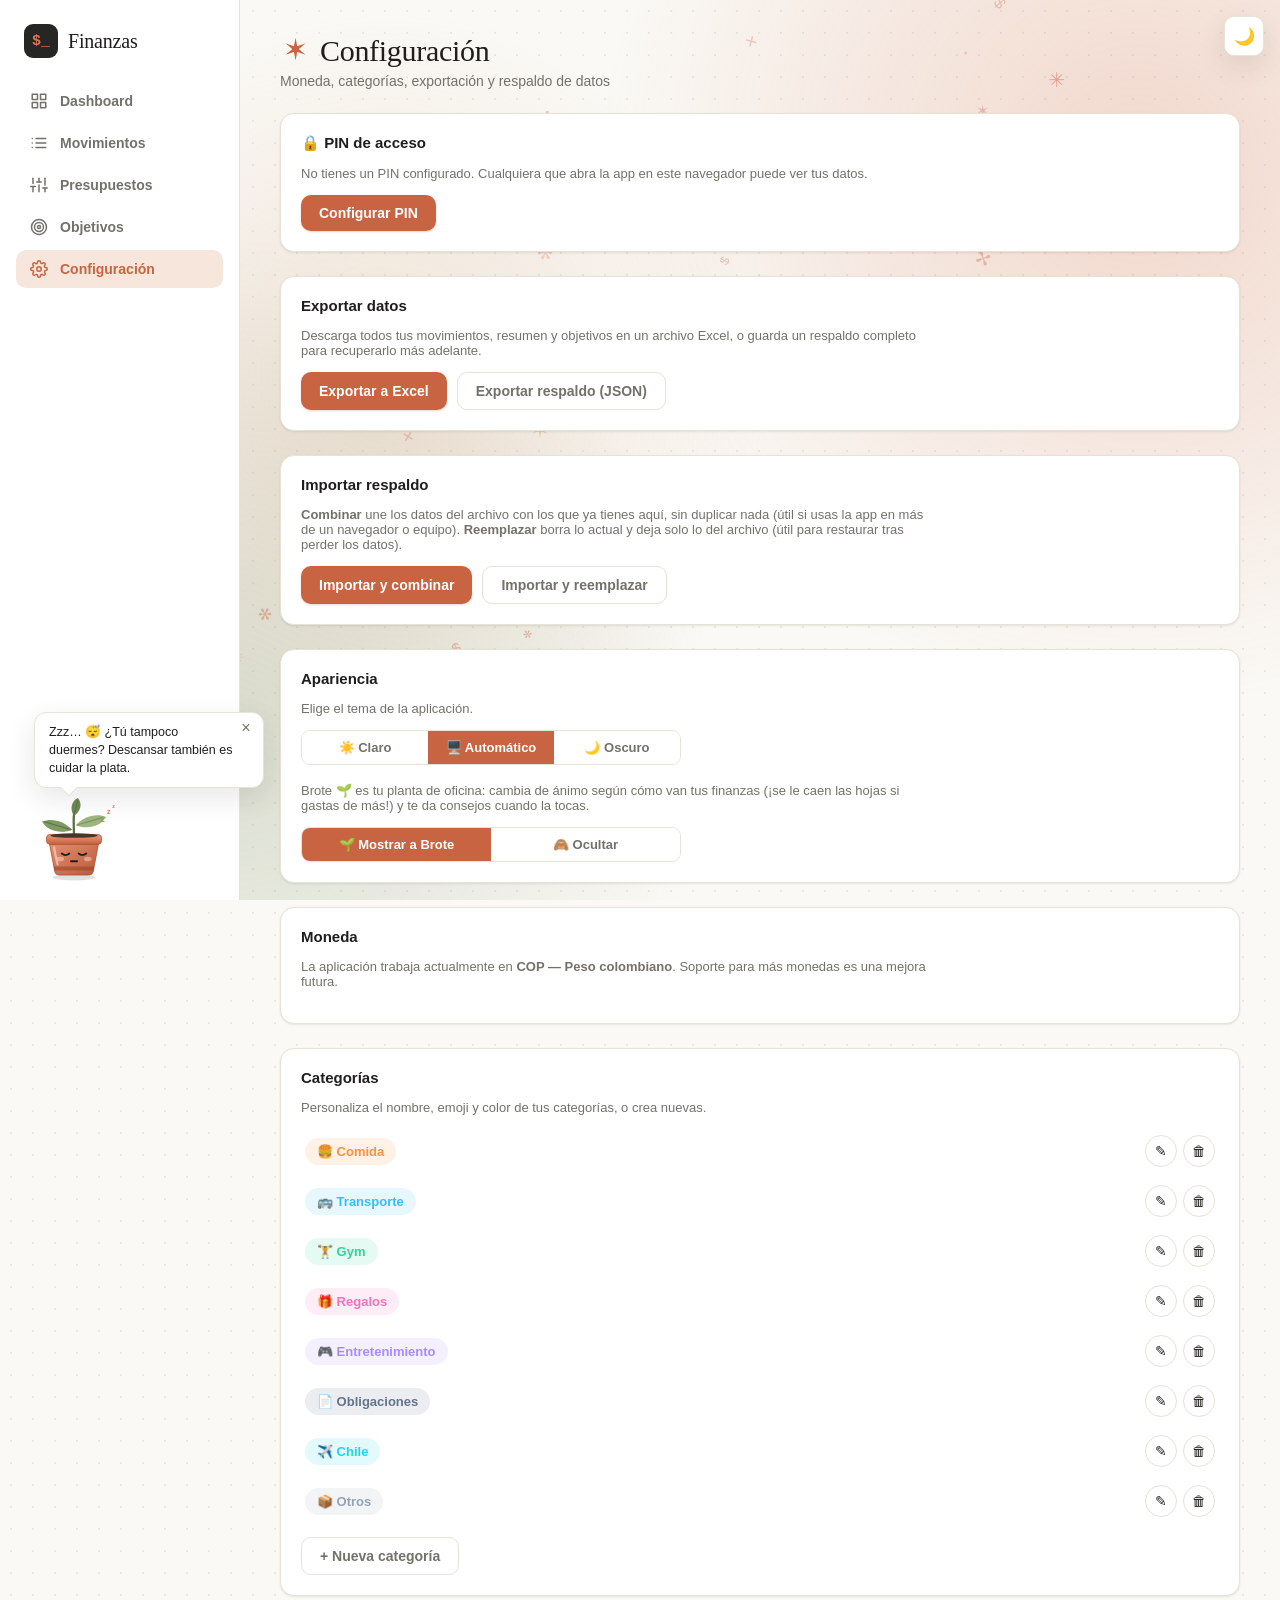
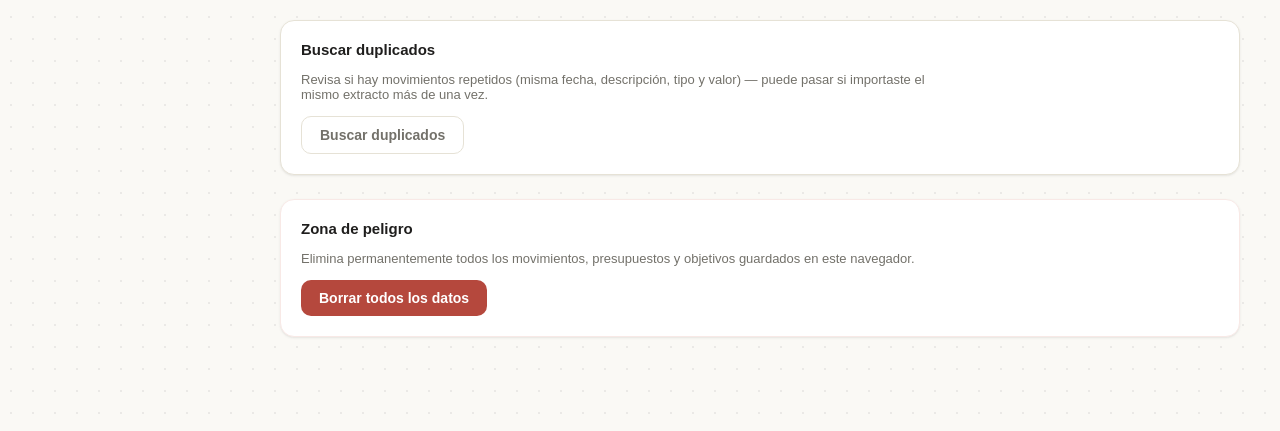
==== commit 2b68b9c8: "feat: add animated background and spinner indicators - Implemented a dynamic background with warm li" ====
--- a/configuracion.html
+++ b/configuracion.html
@@ -20,7 +20,7 @@
     })();
   </script>
   <meta name="viewport" content="width=device-width, initial-scale=1.0">
-  <meta name="theme-color" content="#34588c">
+  <meta name="theme-color" content="#c96442">
   <link rel="manifest" href="manifest.json">
   <link rel="icon" href="icons/icon-192.png">
   <link rel="apple-touch-icon" href="icons/icon-192.png">
@@ -32,7 +32,7 @@
   <div class="app-shell">
     <aside class="sidebar">
       <div class="sidebar-header">
-        <span class="logo-mark">💸</span>
+        <span class="logo-mark" aria-hidden="true">$<span class="logo-cursor">_</span></span>
         <span class="logo-text">Finanzas</span>
       </div>
       <nav id="sidebar-nav" class="sidebar-nav"></nav>
@@ -181,7 +181,7 @@
 
         <div class="form-field">
           <label for="input-categoria-color">Color</label>
-          <input type="color" id="input-categoria-color" value="#34588c">
+          <input type="color" id="input-categoria-color" value="#c96442">
         </div>
 
         <div class="form-actions form-field-full">
@@ -201,6 +201,7 @@
   <script src="js/nav.js"></script>
   <script src="js/theme.js"></script>
   <script src="js/pin.js"></script>
+  <script src="js/fondo.js"></script>
   <script src="js/mascota.js"></script>
   <script src="js/configuracion.js"></script>
   <script src="js/pwa.js"></script>
--- a/css/styles.css
+++ b/css/styles.css
@@ -32,74 +32,91 @@
 *, *::before, *::after { box-sizing: border-box; }
 html, body { margin: 0; padding: 0; }
 
+/* Paleta estilo Claude Code: crema calido, terracota, verde oliva para las plantas */
 :root {
-  --bg: #f3f5f8;
+  --font-serif: ui-serif, Georgia, Cambria, 'Times New Roman', serif;
+  --font-mono: ui-monospace, 'Cascadia Code', 'Cascadia Mono', 'SF Mono', Consolas, Menlo, monospace;
+  --bg: #faf9f5;
   --surface: #ffffff;
-  --surface-alt: #eef2f6;
-  --border: #dfe5ec;
-  --text: #1d2b3e;
-  --text-muted: #66758a;
-  --primary: #34588c;
-  --primary-dark: #26446f;
-  --primary-rgb: 52, 88, 140;
-  --accent: #6f93c6;
-  --accent-soft: #e8eef7;
-  --primary-soft: #e4ebf5;
-  --grad-main: linear-gradient(135deg, #2b4a78, #5a80b8);
-  --grad-hero: linear-gradient(135deg, #22395e 0%, #34588c 55%, #5f86bd 100%);
-  --plant: #4f9e6b;
-  --plant-dark: #2f7a4b;
-  --plant-light: #9fd4ae;
-  --success: #3f9a63;
-  --success-soft: #e4f3e9;
-  --danger: #cf564d;
-  --danger-soft: #fbecea;
-  --warning: #c08417;
-  --warning-soft: #fbf3e1;
-  --cyan: #2e8797;
-  --cyan-soft: #e3f1f3;
-  --grid-dot: rgba(52, 88, 140, 0.09);
-  --toast-bg: #1f3350;
-  --toast-text: #ffffff;
-  --toast-border: transparent;
-  --radius: 18px;
-  --radius-sm: 12px;
-  --shadow: 0 1px 2px rgba(29, 43, 62, 0.05), 0 1px 3px rgba(29, 43, 62, 0.07);
-  --shadow-md: 0 10px 28px rgba(29, 43, 62, 0.12);
+  --surface-alt: #f2f0e8;
+  --border: #e6e2d6;
+  --text: #1f1e1d;
+  --text-muted: #73716a;
+  --primary: #c96442;
+  --primary-dark: #a9502f;
+  --primary-rgb: 201, 100, 66;
+  --accent: #d97757;
+  --accent-soft: #f7ebe3;
+  --primary-soft: #f6e6dc;
+  --grad-main: linear-gradient(135deg, #c4603e, #d97757);
+  --terminal-bg: #262624;
+  --terminal-text: #f5f4ee;
+  --terminal-muted: #a6a39a;
+  --plant: #788c5d;
+  --plant-dark: #5c6f45;
+  --plant-light: #a9bc8e;
+  --success: #5f8a4f;
+  --success-soft: #edf2e6;
+  --danger: #b5483d;
+  --danger-soft: #f8e9e6;
+  --warning: #b07d1f;
+  --warning-soft: #f8f0dd;
+  --cyan: #4f7fa8;
+  --cyan-soft: #e8eff5;
+  --grid-dot: rgba(31, 30, 29, 0.07);
+  --fondo-mancha-1: 217, 119, 87;
+  --fondo-mancha-2: 120, 140, 93;
+  --fondo-mancha-3: 212, 162, 127;
+  --fondo-glifo: 201, 100, 66;
+  --fondo-intensidad: 0.26;
+  --toast-bg: #262624;
+  --toast-text: #f5f4ee;
+  --toast-border: #3a3936;
+  --radius: 14px;
+  --radius-sm: 9px;
+  --shadow: 0 1px 2px rgba(31, 30, 29, 0.04), 0 1px 3px rgba(31, 30, 29, 0.06);
+  --shadow-md: 0 10px 28px rgba(31, 30, 29, 0.1);
   --sidebar-width: 240px;
   color-scheme: light;
 }
 
 :root[data-theme="oscuro"] {
-  --bg: #0f1722;
-  --surface: #16212f;
-  --surface-alt: #1d2a3b;
-  --border: #2a394d;
-  --text: #e6edf5;
-  --text-muted: #94a3b8;
-  --primary: #7ea3d4;
-  --primary-dark: #4a6fa3;
-  --primary-rgb: 126, 163, 212;
-  --accent: #a9c3e6;
-  --accent-soft: #1c2a3e;
-  --primary-soft: #1f3048;
-  --grad-main: linear-gradient(135deg, #34557f, #5b82ba);
-  --grad-hero: linear-gradient(135deg, #1a2d4a 0%, #2b4a76 55%, #44699e 100%);
-  --plant: #6cc28c;
-  --plant-dark: #3f9a63;
-  --plant-light: #a7dcb7;
-  --success: #6cc28c;
-  --success-soft: #15301f;
-  --danger: #ee8a80;
-  --danger-soft: #3a1c1b;
-  --warning: #e3b55a;
-  --warning-soft: #33280f;
-  --cyan: #6cc1cf;
-  --cyan-soft: #12303a;
-  --grid-dot: rgba(148, 163, 184, 0.07);
-  --toast-bg: #24364f;
-  --toast-text: #e6edf5;
-  --toast-border: #33496a;
+  --bg: #1f1e1d;
+  --surface: #262624;
+  --surface-alt: #30302e;
+  --border: #3d3c38;
+  --text: #f5f4ee;
+  --text-muted: #a6a39a;
+  --primary: #d97757;
+  --primary-dark: #c96442;
+  --primary-rgb: 217, 119, 87;
+  --accent: #e8957a;
+  --accent-soft: #3a2a23;
+  --primary-soft: #3d2c24;
+  --grad-main: linear-gradient(135deg, #c96442, #d97757);
+  --terminal-bg: #141413;
+  --terminal-text: #f5f4ee;
+  --terminal-muted: #a6a39a;
+  --plant: #9cb07f;
+  --plant-dark: #788c5d;
+  --plant-light: #bccca5;
+  --success: #94b37f;
+  --success-soft: #26301f;
+  --danger: #e5826f;
+  --danger-soft: #3d221d;
+  --warning: #dcae58;
+  --warning-soft: #362b14;
+  --cyan: #8ab4d8;
+  --cyan-soft: #1f2c37;
+  --grid-dot: rgba(245, 244, 238, 0.05);
+  --fondo-mancha-1: 217, 119, 87;
+  --fondo-mancha-2: 120, 140, 93;
+  --fondo-mancha-3: 160, 110, 80;
+  --fondo-glifo: 232, 149, 122;
+  --fondo-intensidad: 0.14;
+  --toast-bg: #141413;
+  --toast-text: #f5f4ee;
+  --toast-border: #3d3c38;
   --shadow: 0 1px 2px rgba(0, 0, 0, 0.25), 0 1px 3px rgba(0, 0, 0, 0.3);
   --shadow-md: 0 10px 28px rgba(0, 0, 0, 0.45);
   color-scheme: dark;
@@ -107,35 +124,42 @@
 
 @media (prefers-color-scheme: dark) {
   :root:not([data-theme="claro"]) {
-    --bg: #0f1722;
-    --surface: #16212f;
-    --surface-alt: #1d2a3b;
-    --border: #2a394d;
-    --text: #e6edf5;
-    --text-muted: #94a3b8;
-    --primary: #7ea3d4;
-    --primary-dark: #4a6fa3;
-    --primary-rgb: 126, 163, 212;
-    --accent: #a9c3e6;
-    --accent-soft: #1c2a3e;
-    --primary-soft: #1f3048;
-    --grad-main: linear-gradient(135deg, #34557f, #5b82ba);
-    --grad-hero: linear-gradient(135deg, #1a2d4a 0%, #2b4a76 55%, #44699e 100%);
-    --plant: #6cc28c;
-    --plant-dark: #3f9a63;
-    --plant-light: #a7dcb7;
-    --success: #6cc28c;
-    --success-soft: #15301f;
-    --danger: #ee8a80;
-    --danger-soft: #3a1c1b;
-    --warning: #e3b55a;
-    --warning-soft: #33280f;
-    --cyan: #6cc1cf;
-    --cyan-soft: #12303a;
-    --grid-dot: rgba(148, 163, 184, 0.07);
-    --toast-bg: #24364f;
-    --toast-text: #e6edf5;
-    --toast-border: #33496a;
+    --bg: #1f1e1d;
+    --surface: #262624;
+    --surface-alt: #30302e;
+    --border: #3d3c38;
+    --text: #f5f4ee;
+    --text-muted: #a6a39a;
+    --primary: #d97757;
+    --primary-dark: #c96442;
+    --primary-rgb: 217, 119, 87;
+    --accent: #e8957a;
+    --accent-soft: #3a2a23;
+    --primary-soft: #3d2c24;
+    --grad-main: linear-gradient(135deg, #c96442, #d97757);
+    --terminal-bg: #141413;
+    --terminal-text: #f5f4ee;
+    --terminal-muted: #a6a39a;
+    --plant: #9cb07f;
+    --plant-dark: #788c5d;
+    --plant-light: #bccca5;
+    --success: #94b37f;
+    --success-soft: #26301f;
+    --danger: #e5826f;
+    --danger-soft: #3d221d;
+    --warning: #dcae58;
+    --warning-soft: #362b14;
+    --cyan: #8ab4d8;
+    --cyan-soft: #1f2c37;
+    --grid-dot: rgba(245, 244, 238, 0.05);
+    --fondo-mancha-1: 217, 119, 87;
+    --fondo-mancha-2: 120, 140, 93;
+    --fondo-mancha-3: 160, 110, 80;
+    --fondo-glifo: 232, 149, 122;
+    --fondo-intensidad: 0.14;
+    --toast-bg: #141413;
+    --toast-text: #f5f4ee;
+    --toast-border: #3d3c38;
     --shadow: 0 1px 2px rgba(0, 0, 0, 0.25), 0 1px 3px rgba(0, 0, 0, 0.3);
     --shadow-md: 0 10px 28px rgba(0, 0, 0, 0.45);
     color-scheme: dark;
@@ -145,7 +169,6 @@
 body {
   font-family: 'Poppins', -apple-system, BlinkMacSystemFont, "Segoe UI", Roboto, Helvetica, Arial, sans-serif;
   background-color: var(--bg);
-  /* Cuadricula de puntos tenue, como papel de libreta de oficina */
   background-image: radial-gradient(var(--grid-dot) 1px, transparent 1.4px);
   background-size: 22px 22px;
   color: var(--text);
@@ -154,38 +177,14 @@
   overflow-x: hidden;
 }
 
-body::before,
-body::after {
-  content: '';
+/* Canvas del fondo animado (js/fondo.js) */
+.fondo-dinamico {
   position: fixed;
-  border-radius: 50%;
-  filter: blur(90px);
+  inset: 0;
+  width: 100%;
+  height: 100%;
   z-index: 0;
-  opacity: 0.18;
   pointer-events: none;
-}
-
-body::before {
-  width: 420px;
-  height: 420px;
-  background: var(--accent);
-  top: -140px;
-  right: -140px;
-  animation: blob-flota 18s ease-in-out infinite alternate;
-}
-
-body::after {
-  width: 380px;
-  height: 380px;
-  background: var(--plant);
-  bottom: -160px;
-  left: -120px;
-  animation: blob-flota 22s ease-in-out infinite alternate-reverse;
-}
-
-@keyframes blob-flota {
-  from { transform: translate(0, 0) scale(1); }
-  to { transform: translate(-70px, 60px) scale(1.15); }
 }
 
 ::selection {
@@ -257,7 +256,7 @@
   z-index: 40;
   width: 40px;
   height: 40px;
-  border-radius: 999px;
+  border-radius: 10px;
   border: 1px solid var(--border);
   background: var(--surface);
   box-shadow: var(--shadow-md);
@@ -282,7 +281,8 @@
 .pin-lock-overlay {
   position: fixed;
   inset: 0;
-  background: var(--bg);
+  /* transparente para que se vea el fondo animado detras */
+  background: transparent;
   display: flex;
   align-items: center;
   justify-content: center;
@@ -308,24 +308,58 @@
 .pin-lock-logo {
   width: 56px;
   height: 56px;
-  font-size: 26px;
+  font-size: 22px;
   margin: 0 auto 8px;
 }
 
 .pin-lock-card h2 {
-  font-size: 18px;
+  font-family: var(--font-serif);
+  font-weight: 500;
+  font-size: 24px;
+}
+
+/* Brote en la pantalla de PIN */
+.pin-mascota {
+  margin: -6px auto 0;
+}
+
+.pin-mascota .mascota-btn {
+  display: block;
+  width: 132px;
+  height: 124px;
+  cursor: default;
+}
+
+.pin-mascota-dice {
+  font-family: var(--font-mono);
+  font-size: 12.5px;
+  color: var(--text-muted);
+  min-height: 1.5em;
+}
+
+.pin-mascota-dice::before {
+  content: '> ';
+  color: var(--primary);
 }
 
 .pin-lock-input {
-  margin-top: 14px;
+  margin-top: 10px;
   border: 1px solid var(--border);
   border-radius: var(--radius-sm);
   padding: 12px;
+  font-family: var(--font-mono);
   font-size: 22px;
   letter-spacing: 10px;
   text-align: center;
   background: var(--bg);
   color: var(--text);
+  transition: border-color 0.15s ease, box-shadow 0.15s ease;
+}
+
+.pin-lock-input:focus-visible {
+  outline: none;
+  border-color: var(--primary);
+  box-shadow: 0 0 0 3px var(--primary-soft);
 }
 
 .pin-lock-error {
@@ -340,22 +374,31 @@
   margin-top: 8px;
 }
 
+/* Logo tipo prompt de terminal: "$_" con el cursor parpadeando */
 .logo-mark {
   width: 34px;
   height: 34px;
   border-radius: var(--radius-sm);
-  background: var(--grad-main);
-  color: #fff;
+  background: var(--terminal-bg);
+  color: var(--accent);
   display: flex;
   align-items: center;
   justify-content: center;
+  font-family: var(--font-mono);
   font-weight: 700;
-  font-size: 17px;
+  font-size: 15px;
+}
+
+.logo-cursor { animation: cursor-parpadea 1.1s steps(1) infinite; }
+
+@keyframes cursor-parpadea {
+  50% { opacity: 0; }
 }
 
 .logo-text {
-  font-weight: 700;
-  font-size: 16px;
+  font-family: var(--font-serif);
+  font-weight: 500;
+  font-size: 20px;
   letter-spacing: -0.01em;
 }
 
@@ -370,7 +413,7 @@
   align-items: center;
   gap: 12px;
   padding: 10px 14px;
-  border-radius: 999px;
+  border-radius: 10px;
   color: var(--text-muted);
   font-size: 14px;
   font-weight: 600;
@@ -383,9 +426,8 @@
 }
 
 .nav-link.active {
-  background: var(--grad-main);
-  color: #fff;
-  box-shadow: 0 6px 16px rgba(var(--primary-rgb), 0.3);
+  background: var(--primary-soft);
+  color: var(--primary);
 }
 
 .nav-link:hover .nav-icon {
@@ -439,10 +481,9 @@
 
 @media (prefers-reduced-motion: reduce) {
   .main-content > *,
-  body::before,
-  body::after,
-  .hero-balance::before,
-  .hero-balance::after,
+  .logo-cursor,
+  .hero-cursor,
+  .glifo-spinner,
   .hbar-fill,
   .progress-fill,
   .chart-bar,
@@ -463,9 +504,23 @@
 }
 
 .page-header h1 {
-  font-size: 24px;
-  font-weight: 700;
-  letter-spacing: -0.02em;
+  font-family: var(--font-serif);
+  font-size: 30px;
+  font-weight: 500;
+  letter-spacing: -0.01em;
+  display: flex;
+  align-items: center;
+  gap: 10px;
+}
+
+/* Simbolo que gira entre · ✢ ✳ ✶ ✻ ✽ como el spinner de Claude Code (js/nav.js) */
+.glifo-spinner {
+  display: inline-block;
+  width: 1em;
+  text-align: center;
+  color: var(--primary);
+  font-family: var(--font-mono);
+  font-weight: 400;
 }
 
 .page-subtitle {
@@ -507,22 +562,22 @@
   justify-content: center;
   gap: 6px;
   border: none;
-  border-radius: 999px;
+  border-radius: 10px;
   padding: 10px 18px;
   font-size: 14px;
   font-weight: 600;
   cursor: pointer;
-  transition: filter 0.15s ease, transform 0.1s ease, box-shadow 0.15s ease;
+  transition: filter 0.15s ease, transform 0.1s ease, box-shadow 0.15s ease, background 0.15s ease;
 }
 
 .btn:active { transform: scale(0.97); }
 
 .btn-primary {
-  background: var(--grad-main);
+  background: var(--primary);
   color: #fff;
-  box-shadow: 0 4px 14px rgba(var(--primary-rgb), 0.35);
-}
-.btn-primary:hover { filter: brightness(1.06); box-shadow: 0 6px 18px rgba(var(--primary-rgb), 0.42); }
+  box-shadow: 0 1px 2px rgba(var(--primary-rgb), 0.3);
+}
+.btn-primary:hover { background: var(--primary-dark); box-shadow: 0 4px 12px rgba(var(--primary-rgb), 0.3); }
 
 .btn-ghost {
   background: var(--surface);
@@ -850,101 +905,98 @@
   margin-bottom: 14px;
 }
 
-/* ============ Hero balance ============ */
+/* ============ Hero balance (caja tipo terminal) ============ */
 .hero-balance {
   position: relative;
   overflow: hidden;
-  border-radius: 28px;
-  padding: 30px 36px;
-  background: var(--grad-hero);
-  color: #fff;
-  box-shadow: 0 14px 34px rgba(var(--primary-rgb), 0.22);
+  border-radius: var(--radius);
+  padding: 0 0 26px;
+  background: var(--terminal-bg);
+  color: var(--terminal-text);
+  border: 1px solid rgba(var(--primary-rgb), 0.55);
+  box-shadow: 0 14px 34px rgba(31, 30, 29, 0.18);
   display: flex;
   flex-direction: column;
   gap: 6px;
+  font-family: var(--font-mono);
+}
+
+.hero-terminal-barra {
+  display: flex;
+  align-items: center;
+  gap: 7px;
+  padding: 11px 16px;
+  margin-bottom: 14px;
+  border-bottom: 1px solid rgba(245, 244, 238, 0.08);
+  font-size: 12px;
+  color: var(--terminal-muted);
+}
+
+.hero-terminal-barra i {
+  width: 10px;
+  height: 10px;
+  border-radius: 50%;
+  background: #4a4945;
+}
+
+.hero-terminal-barra i:first-child { background: var(--accent); }
+
+.hero-terminal-barra span { margin-left: 8px; }
+
+.hero-balance-label,
+.hero-balance-value,
+.hero-chip {
+  margin-left: 30px;
+  margin-right: 30px;
 }
 
 .hero-balance-label {
-  font-size: 14px;
-  font-weight: 600;
-  opacity: 0.9;
-  position: relative;
-}
+  font-size: 13px;
+  color: var(--terminal-muted);
+  display: flex;
+  align-items: center;
+  gap: 8px;
+}
+
+.hero-balance-label .glifo-spinner { color: var(--accent); font-size: 16px; }
 
 .hero-balance-value {
   font-size: 40px;
-  font-weight: 800;
-  letter-spacing: -0.02em;
-  position: relative;
-}
-
-.hero-balance::before,
-.hero-balance::after {
-  content: '';
-  position: absolute;
-  border-radius: 50%;
-  background: rgba(255, 255, 255, 0.14);
-}
-
-.hero-balance::before {
-  width: 220px;
-  height: 220px;
-  top: -110px;
-  right: -50px;
-  animation: burbuja-hero 9s ease-in-out infinite alternate;
-}
-
-.hero-balance::after {
-  width: 130px;
-  height: 130px;
-  bottom: -80px;
-  right: 130px;
-  background: rgba(255, 255, 255, 0.1);
-  animation: burbuja-hero 7s ease-in-out infinite alternate-reverse;
-}
-
-@keyframes burbuja-hero {
-  from { transform: translate(0, 0); }
-  to { transform: translate(-24px, 14px); }
+  font-weight: 700;
+  letter-spacing: -0.03em;
+  font-variant-numeric: tabular-nums;
+  display: flex;
+  align-items: center;
+}
+
+.hero-cursor {
+  display: inline-block;
+  width: 0.5em;
+  height: 0.9em;
+  margin-left: 8px;
+  background: var(--accent);
+  animation: cursor-parpadea 1.1s steps(1) infinite;
 }
 
 .hero-chip {
-  position: relative;
   align-self: flex-start;
-  margin-top: 6px;
-  padding: 5px 12px;
-  border-radius: 999px;
-  background: rgba(255, 255, 255, 0.2);
-  backdrop-filter: blur(6px);
+  margin-top: 4px;
+  padding: 4px 10px;
+  border-radius: 6px;
+  background: rgba(245, 244, 238, 0.08);
   font-size: 12px;
-  font-weight: 600;
-}
+}
+
+.hero-chip-positivo { color: #a9c98f; }
+.hero-chip-negativo { color: #f0a08f; }
 
 .hero-chip[hidden] { display: none; }
 
-/* Planta de oficina asomando en la esquina del hero */
-.hero-plantas {
-  position: absolute;
-  right: 10px;
-  bottom: -6px;
-  height: 115%;
-  pointer-events: none;
-}
-
-.hero-hoja {
-  transform-box: fill-box;
-  transform-origin: left center;
-  animation: hoja-mece 5s ease-in-out infinite alternate;
-}
-
-@keyframes hoja-mece {
-  from { transform: rotate(-3deg); }
-  to { transform: rotate(4deg); }
-}
-
 @media (max-width: 480px) {
-  .hero-balance-value { font-size: 32px; }
-  .hero-plantas { height: 90%; opacity: 0.6; }
+  .hero-balance-value { font-size: 30px; }
+  .hero-balance-label,
+  .hero-balance-value,
+  .hero-chip { margin-left: 20px; margin-right: 20px; }
 }
 
 /* ============ KPI cards ============ */
@@ -966,8 +1018,16 @@
   box-shadow: var(--shadow-md);
 }
 
-.kpi-value {
+/* Cifras en monoespaciada, como en la terminal */
+.kpi-value,
+.hbar-value,
+.goal-card-ahorrado,
+.valor-ingreso,
+.valor-gasto,
+.import-row-valor {
+  font-family: var(--font-mono);
   font-variant-numeric: tabular-nums;
+  letter-spacing: -0.02em;
 }
 
 .kpi-label {
@@ -1555,15 +1615,22 @@
   color: var(--toast-text);
   padding: 12px 16px;
   border-radius: var(--radius-sm);
-  font-size: 13px;
+  font-family: var(--font-mono);
+  font-size: 12.5px;
   font-weight: 500;
   box-shadow: var(--shadow-md);
   border: 1px solid var(--toast-border);
   opacity: 0;
   transform: translateY(8px);
   transition: opacity 0.2s ease, transform 0.2s ease;
-  max-width: 320px;
+  max-width: 340px;
   pointer-events: auto;
+}
+
+/* Viñeta "⏺" como los resultados de herramientas en Claude Code */
+.toast::before {
+  content: '⏺ ';
+  color: #94b37f;
 }
 
 .toast-visible {
@@ -1571,11 +1638,7 @@
   transform: translateY(0);
 }
 
-.toast-error {
-  background: var(--danger);
-  color: #fff;
-  border-color: transparent;
-}
+.toast-error::before { color: #e5826f; }
 
 @media (max-width: 768px) {
   .toast-container {
@@ -1587,30 +1650,28 @@
 }
 
 /* ============ Mascota (Brote) ============ */
+/* La posicion la maneja js/mascota.js con transform (camina y se puede
+   arrastrar); left/bottom fijos son solo el punto de referencia. */
 .mascota {
   position: fixed;
-  left: 28px;
-  bottom: 18px;
+  left: 0;
+  bottom: 0;
   z-index: 35;
-  display: flex;
-  flex-direction: column;
-  align-items: flex-start;
-  gap: 4px;
-  pointer-events: none;
-}
-
-.mascota > * { pointer-events: auto; }
+  will-change: transform;
+}
 
 html.bloqueado .mascota { display: none; }
 
 .mascota-btn {
+  display: block;
   width: 92px;
   height: 86px;
   padding: 0;
   border: none;
   background: none;
-  cursor: pointer;
+  cursor: grab;
   border-radius: var(--radius);
+  touch-action: none;
   -webkit-tap-highlight-color: transparent;
 }
 
@@ -1618,10 +1679,34 @@
   width: 100%;
   height: 100%;
   overflow: visible;
-  transition: transform 0.2s ease;
-}
-
-.mascota-btn:hover svg { transform: rotate(-6deg) scale(1.05); }
+  transform: scaleX(var(--mascota-giro, 1));
+  transition: transform 0.25s ease;
+}
+
+/* Mirando hacia la izquierda mientras camina en esa direccion */
+.mascota--izq { --mascota-giro: -1; }
+
+.mascota-btn:hover svg { transform: scaleX(var(--mascota-giro, 1)) scale(1.05); }
+
+/* Caminando: pasitos cortos */
+.mascota--caminando .mascota-btn { animation: mascota-pasito 0.36s ease-in-out infinite; }
+
+@keyframes mascota-pasito {
+  0%, 100% { transform: translateY(0) rotate(0deg); }
+  25% { transform: translateY(-5px) rotate(-3deg); }
+  75% { transform: translateY(-5px) rotate(3deg); }
+}
+
+/* Arrastrando: la levantas y patalea */
+.mascota--arrastrando .mascota-btn {
+  cursor: grabbing;
+  animation: mascota-patalea 0.3s ease-in-out infinite;
+}
+
+@keyframes mascota-patalea {
+  0%, 100% { transform: rotate(-7deg) scale(1.08); }
+  50% { transform: rotate(7deg) scale(1.08); }
+}
 
 .mascota-sombra,
 .mascota-cuerpo,
@@ -1706,9 +1791,12 @@
 .mascota--celebrando .mascota-brillos,
 .mascota--celebrando .mascota-flor,
 .mascota--dormida .mascota-zzz,
-.mascota--dormida .mascota-ojos-cerrados { display: inline; }
-
-.mascota--dormida .mascota-ojos { display: none; }
+.mascota--dormida .mascota-ojos-cerrados,
+.mascota--tapada .mascota-ojos-cerrados,
+.mascota--tapada .mascota-boca-feliz { display: inline; }
+
+.mascota--dormida .mascota-ojos,
+.mascota--tapada .mascota-ojos { display: none; }
 .mascota--dormida .mascota-cuerpo,
 .mascota--dormida .mascota-hojas { animation-duration: 6s; }
 
@@ -1762,19 +1850,26 @@
 }
 
 .mascota-burbuja {
-  position: relative;
-  max-width: 220px;
-  margin-left: 10px;
+  position: absolute;
+  bottom: calc(100% + 8px);
+  left: 6px;
+  width: max-content;
+  max-width: min(230px, calc(100vw - 24px));
   padding: 10px 30px 10px 14px;
   background: var(--surface);
   color: var(--text);
   border: 1px solid var(--border);
-  border-radius: 16px;
+  border-radius: 12px;
   box-shadow: var(--shadow-md);
   font-size: 12.5px;
   line-height: 1.45;
   font-weight: 500;
 }
+
+/* Si Brote esta en la mitad derecha de la pantalla, el globo se abre hacia la izquierda */
+.mascota--lado-der .mascota-burbuja { left: auto; right: 6px; }
+.mascota--lado-der .mascota-burbuja::after { left: auto; right: 28px; }
+.mascota--lado-der .mascota-burbuja-pop { transform-origin: bottom right; }
 
 .mascota-burbuja[hidden] { display: none; }
 
@@ -1852,30 +1947,10 @@
 
 /* ============ Responsive ============ */
 @media (max-width: 768px) {
-  .mascota {
-    left: auto;
-    right: 10px;
-    bottom: 76px;
-    align-items: flex-end;
+  .mascota-btn {
+    width: 62px;
+    height: 58px;
   }
-
-  .mascota-btn {
-    width: 60px;
-    height: 56px;
-  }
-
-  .mascota-burbuja {
-    margin-left: 0;
-    margin-right: 6px;
-    max-width: min(240px, calc(100vw - 40px));
-  }
-
-  .mascota-burbuja::after {
-    left: auto;
-    right: 22px;
-  }
-
-  .mascota-burbuja-pop { transform-origin: bottom right; }
 
   .app-shell {
     flex-direction: column;
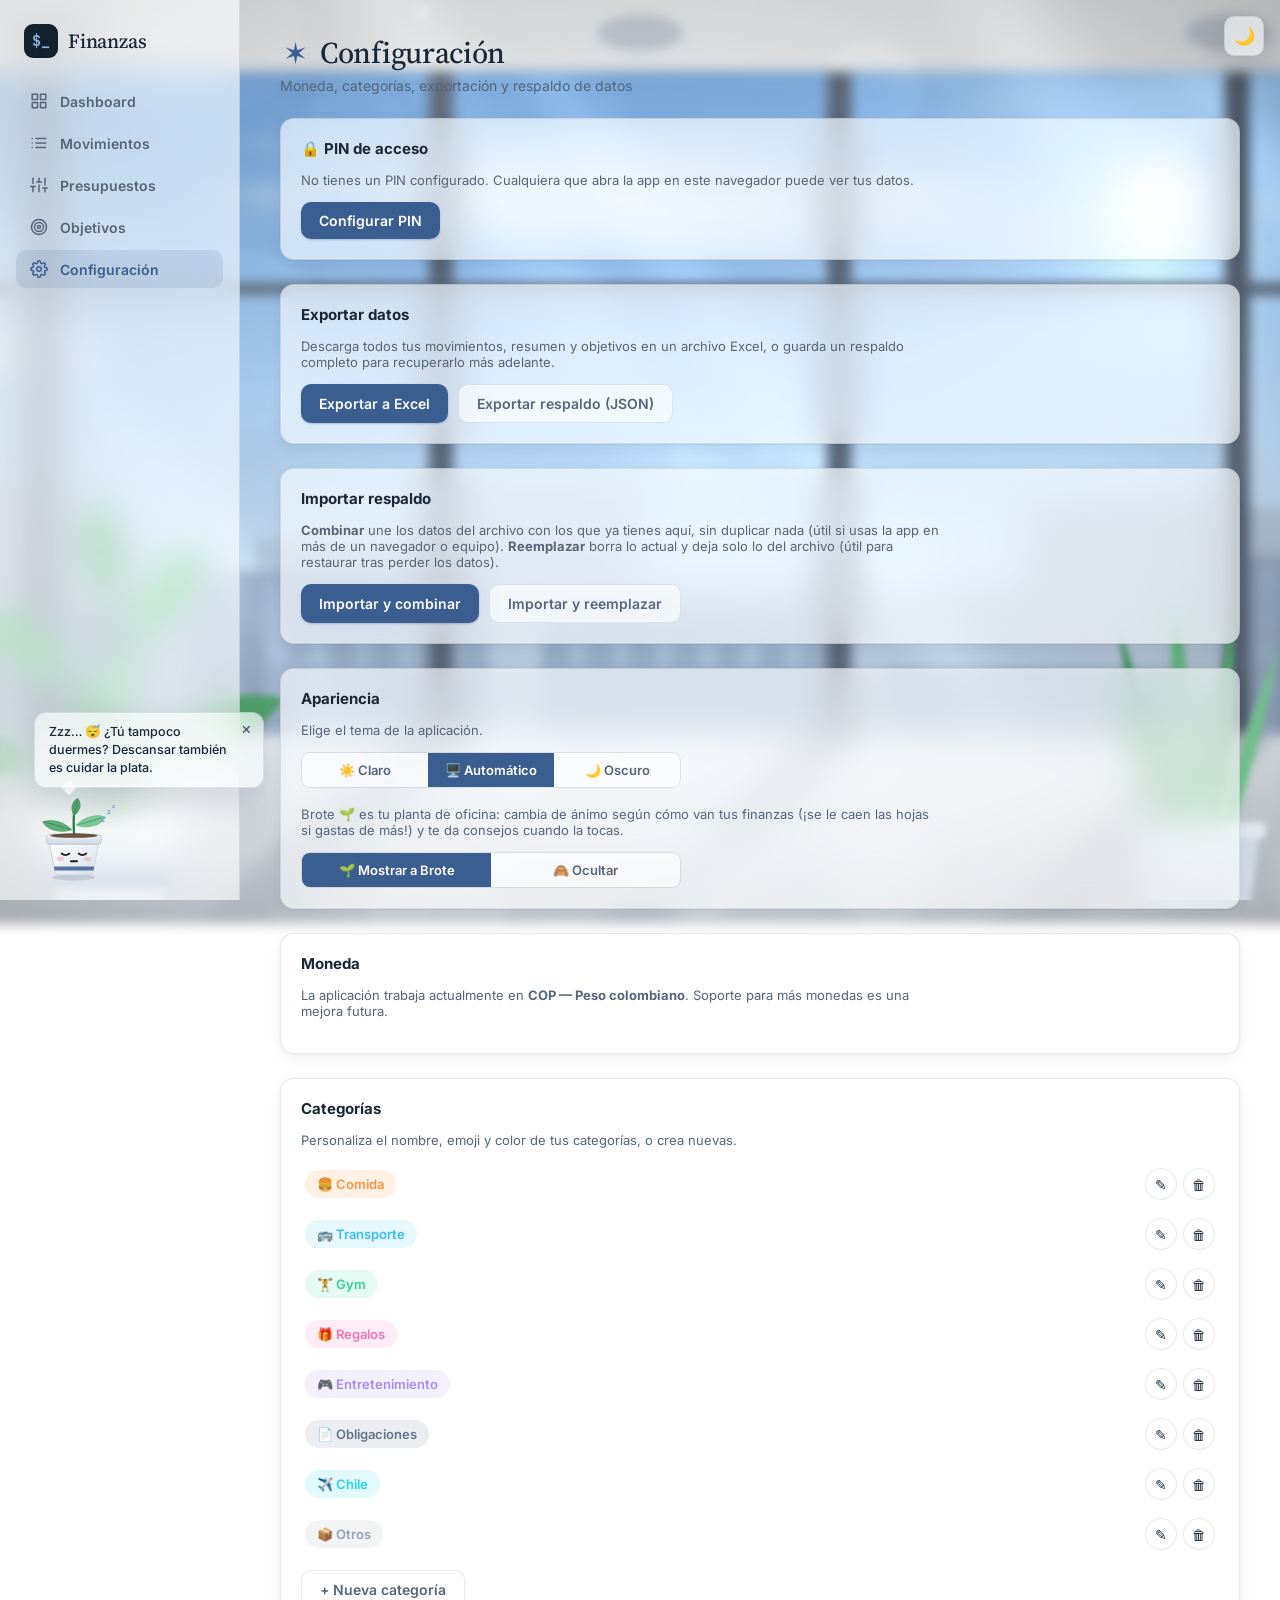
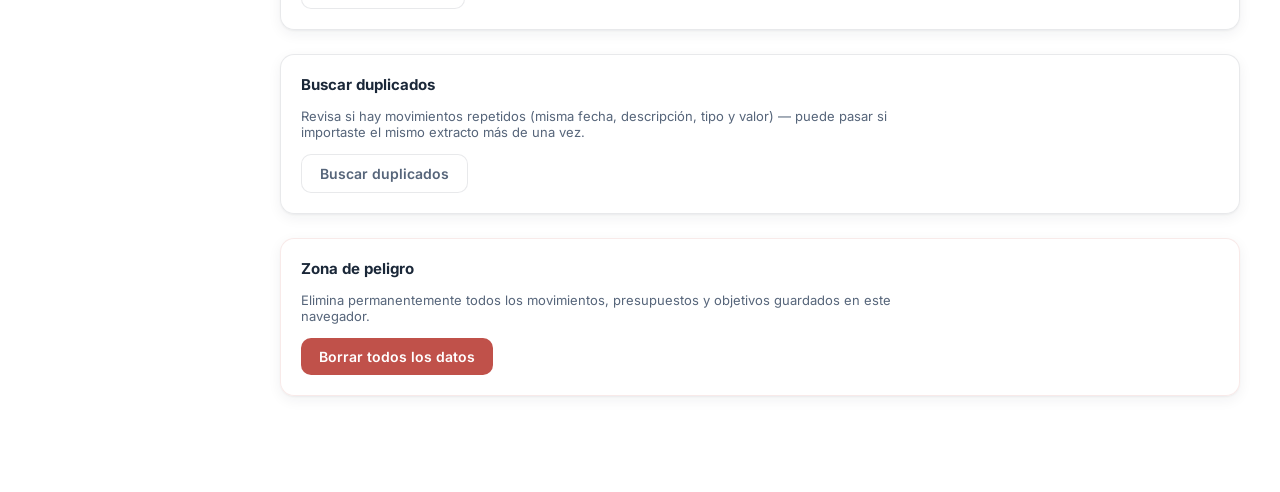
==== commit a61545a0: "feat: update mascota SVG styles and colors, add new font files, and modify theme colors in manifest " ====
--- a/configuracion.html
+++ b/configuracion.html
@@ -20,7 +20,7 @@
     })();
   </script>
   <meta name="viewport" content="width=device-width, initial-scale=1.0">
-  <meta name="theme-color" content="#c96442">
+  <meta name="theme-color" content="#3b5e91">
   <link rel="manifest" href="manifest.json">
   <link rel="icon" href="icons/icon-192.png">
   <link rel="apple-touch-icon" href="icons/icon-192.png">
@@ -181,7 +181,7 @@
 
         <div class="form-field">
           <label for="input-categoria-color">Color</label>
-          <input type="color" id="input-categoria-color" value="#c96442">
+          <input type="color" id="input-categoria-color" value="#3b5e91">
         </div>
 
         <div class="form-actions form-field-full">
--- a/css/styles.css
+++ b/css/styles.css
@@ -1,195 +1,239 @@
 /* ============ Fonts ============ */
+/* Alternativas libres (OFL) a las fuentes de Claude: Source Serif 4 para
+   titulos, Inter para la interfaz y JetBrains Mono para terminal y cifras.
+   Son variables: un solo archivo cubre todos los pesos. */
 @font-face {
-  font-family: 'Poppins';
+  font-family: 'Inter';
   font-style: normal;
-  font-weight: 400;
+  font-weight: 400 700;
   font-display: swap;
-  src: url('../lib/fonts/poppins-400.woff2') format('woff2');
+  src: url('../lib/fonts/inter-latin.woff2') format('woff2');
 }
 @font-face {
-  font-family: 'Poppins';
+  font-family: 'Source Serif 4';
   font-style: normal;
-  font-weight: 600;
+  font-weight: 400 600;
   font-display: swap;
-  src: url('../lib/fonts/poppins-600.woff2') format('woff2');
+  src: url('../lib/fonts/source-serif-4-latin.woff2') format('woff2');
 }
 @font-face {
-  font-family: 'Poppins';
+  font-family: 'JetBrains Mono';
   font-style: normal;
-  font-weight: 700;
+  font-weight: 400 700;
   font-display: swap;
-  src: url('../lib/fonts/poppins-700.woff2') format('woff2');
-}
-@font-face {
-  font-family: 'Poppins';
-  font-style: normal;
-  font-weight: 800;
-  font-display: swap;
-  src: url('../lib/fonts/poppins-800.woff2') format('woff2');
+  src: url('../lib/fonts/jetbrains-mono-latin.woff2') format('woff2');
 }
 
 /* ============ Reset & base ============ */
 *, *::before, *::after { box-sizing: border-box; }
 html, body { margin: 0; padding: 0; }
 
-/* Paleta estilo Claude Code: crema calido, terracota, verde oliva para las plantas */
+/* Paleta de oficina: blancos y grises palidos, azul marino claro y verde de
+   plantas. Las superficies son de vidrio esmerilado (semitransparentes con
+   backdrop-filter) para que se vea la oficina del fondo (js/fondo.js). */
 :root {
-  --font-serif: ui-serif, Georgia, Cambria, 'Times New Roman', serif;
-  --font-mono: ui-monospace, 'Cascadia Code', 'Cascadia Mono', 'SF Mono', Consolas, Menlo, monospace;
-  --bg: #faf9f5;
-  --surface: #ffffff;
-  --surface-alt: #f2f0e8;
-  --border: #e6e2d6;
-  --text: #1f1e1d;
-  --text-muted: #73716a;
-  --primary: #c96442;
-  --primary-dark: #a9502f;
-  --primary-rgb: 201, 100, 66;
-  --accent: #d97757;
-  --accent-soft: #f7ebe3;
-  --primary-soft: #f6e6dc;
-  --grad-main: linear-gradient(135deg, #c4603e, #d97757);
-  --terminal-bg: #262624;
-  --terminal-text: #f5f4ee;
-  --terminal-muted: #a6a39a;
-  --plant: #788c5d;
-  --plant-dark: #5c6f45;
-  --plant-light: #a9bc8e;
-  --success: #5f8a4f;
-  --success-soft: #edf2e6;
-  --danger: #b5483d;
-  --danger-soft: #f8e9e6;
-  --warning: #b07d1f;
-  --warning-soft: #f8f0dd;
-  --cyan: #4f7fa8;
-  --cyan-soft: #e8eff5;
-  --grid-dot: rgba(31, 30, 29, 0.07);
-  --fondo-mancha-1: 217, 119, 87;
-  --fondo-mancha-2: 120, 140, 93;
-  --fondo-mancha-3: 212, 162, 127;
-  --fondo-glifo: 201, 100, 66;
-  --fondo-intensidad: 0.26;
-  --toast-bg: #262624;
-  --toast-text: #f5f4ee;
-  --toast-border: #3a3936;
+  --font-sans: 'Inter', -apple-system, BlinkMacSystemFont, "Segoe UI", Roboto, Helvetica, Arial, sans-serif;
+  --font-serif: 'Source Serif 4', ui-serif, Georgia, Cambria, 'Times New Roman', serif;
+  --font-mono: 'JetBrains Mono', ui-monospace, 'Cascadia Code', Consolas, Menlo, monospace;
+  --bg: #e9eef4;
+  --surface: rgba(255, 255, 255, 0.62);
+  --surface-solid: #ffffff;
+  --surface-alt: rgba(226, 233, 241, 0.7);
+  --border: rgba(29, 43, 62, 0.1);
+  --text: #1a2738;
+  --text-muted: #56657a;
+  --primary: #3b5e91;
+  --primary-dark: #2b4a78;
+  --primary-rgb: 59, 94, 145;
+  --on-primary: #ffffff;
+  --accent: #7a9cc9;
+  --accent-soft: rgba(122, 156, 201, 0.16);
+  --primary-soft: rgba(59, 94, 145, 0.12);
+  --grad-main: linear-gradient(135deg, #2b4a78, #5a80b8);
+  --terminal-bg: rgba(16, 25, 38, 0.9);
+  --terminal-text: #e8eef6;
+  --terminal-muted: #8fa1b8;
+  --terminal-acento: #8cb0e0;
+  --plant: #4f9e6b;
+  --plant-dark: #2f7a4b;
+  --plant-light: #9fd4ae;
+  --success: #3a8a58;
+  --success-soft: rgba(63, 143, 92, 0.12);
+  --danger: #c0514a;
+  --danger-soft: rgba(196, 84, 75, 0.12);
+  --warning: #a8770f;
+  --warning-soft: rgba(181, 129, 25, 0.13);
+  --cyan: #2a7f8f;
+  --cyan-soft: rgba(46, 135, 151, 0.12);
+  --vidrio: blur(18px) saturate(1.3);
+  --planta-brillo: 1;
+  --toast-bg: #15202e;
+  --toast-text: #e8eef6;
+  --toast-border: #2a3a52;
   --radius: 14px;
   --radius-sm: 9px;
-  --shadow: 0 1px 2px rgba(31, 30, 29, 0.04), 0 1px 3px rgba(31, 30, 29, 0.06);
-  --shadow-md: 0 10px 28px rgba(31, 30, 29, 0.1);
+  --shadow: 0 1px 2px rgba(20, 32, 50, 0.05), 0 4px 14px rgba(20, 32, 50, 0.06);
+  --shadow-md: 0 12px 32px rgba(20, 32, 50, 0.14);
   --sidebar-width: 240px;
   color-scheme: light;
 }
 
 :root[data-theme="oscuro"] {
-  --bg: #1f1e1d;
-  --surface: #262624;
-  --surface-alt: #30302e;
-  --border: #3d3c38;
-  --text: #f5f4ee;
-  --text-muted: #a6a39a;
-  --primary: #d97757;
-  --primary-dark: #c96442;
-  --primary-rgb: 217, 119, 87;
-  --accent: #e8957a;
-  --accent-soft: #3a2a23;
-  --primary-soft: #3d2c24;
-  --grad-main: linear-gradient(135deg, #c96442, #d97757);
-  --terminal-bg: #141413;
-  --terminal-text: #f5f4ee;
-  --terminal-muted: #a6a39a;
-  --plant: #9cb07f;
-  --plant-dark: #788c5d;
-  --plant-light: #bccca5;
-  --success: #94b37f;
-  --success-soft: #26301f;
-  --danger: #e5826f;
-  --danger-soft: #3d221d;
-  --warning: #dcae58;
-  --warning-soft: #362b14;
-  --cyan: #8ab4d8;
-  --cyan-soft: #1f2c37;
-  --grid-dot: rgba(245, 244, 238, 0.05);
-  --fondo-mancha-1: 217, 119, 87;
-  --fondo-mancha-2: 120, 140, 93;
-  --fondo-mancha-3: 160, 110, 80;
-  --fondo-glifo: 232, 149, 122;
-  --fondo-intensidad: 0.14;
-  --toast-bg: #141413;
-  --toast-text: #f5f4ee;
-  --toast-border: #3d3c38;
-  --shadow: 0 1px 2px rgba(0, 0, 0, 0.25), 0 1px 3px rgba(0, 0, 0, 0.3);
-  --shadow-md: 0 10px 28px rgba(0, 0, 0, 0.45);
+  --bg: #0b121c;
+  --surface: rgba(18, 28, 43, 0.58);
+  --surface-solid: #152132;
+  --surface-alt: rgba(42, 58, 84, 0.5);
+  --border: rgba(160, 185, 220, 0.13);
+  --text: #e6edf6;
+  --text-muted: #9aabc2;
+  --primary: #8cb0e0;
+  --primary-dark: #6a90c6;
+  --primary-rgb: 140, 176, 224;
+  --on-primary: #0e1928;
+  --accent: #b5cdee;
+  --accent-soft: rgba(140, 176, 224, 0.13);
+  --primary-soft: rgba(140, 176, 224, 0.15);
+  --grad-main: linear-gradient(135deg, #4a6fa3, #8cb0e0);
+  --terminal-bg: rgba(7, 12, 20, 0.88);
+  --terminal-text: #e6edf6;
+  --terminal-muted: #8696ad;
+  --terminal-acento: #8cb0e0;
+  --plant: #6cc28c;
+  --plant-dark: #3f9a63;
+  --plant-light: #a7dcb7;
+  --success: #7cc79a;
+  --success-soft: rgba(124, 199, 154, 0.13);
+  --danger: #ef8f86;
+  --danger-soft: rgba(239, 143, 134, 0.13);
+  --warning: #e5bb62;
+  --warning-soft: rgba(229, 187, 98, 0.13);
+  --cyan: #79c6d3;
+  --cyan-soft: rgba(121, 198, 211, 0.12);
+  --planta-brillo: 0.42;
+  --toast-bg: #0b121c;
+  --toast-text: #e6edf6;
+  --toast-border: #2a3a52;
+  --shadow: 0 1px 2px rgba(0, 0, 0, 0.3), 0 4px 14px rgba(0, 0, 0, 0.25);
+  --shadow-md: 0 12px 32px rgba(0, 0, 0, 0.5);
   color-scheme: dark;
 }
 
 @media (prefers-color-scheme: dark) {
   :root:not([data-theme="claro"]) {
-    --bg: #1f1e1d;
-    --surface: #262624;
-    --surface-alt: #30302e;
-    --border: #3d3c38;
-    --text: #f5f4ee;
-    --text-muted: #a6a39a;
-    --primary: #d97757;
-    --primary-dark: #c96442;
-    --primary-rgb: 217, 119, 87;
-    --accent: #e8957a;
-    --accent-soft: #3a2a23;
-    --primary-soft: #3d2c24;
-    --grad-main: linear-gradient(135deg, #c96442, #d97757);
-    --terminal-bg: #141413;
-    --terminal-text: #f5f4ee;
-    --terminal-muted: #a6a39a;
-    --plant: #9cb07f;
-    --plant-dark: #788c5d;
-    --plant-light: #bccca5;
-    --success: #94b37f;
-    --success-soft: #26301f;
-    --danger: #e5826f;
-    --danger-soft: #3d221d;
-    --warning: #dcae58;
-    --warning-soft: #362b14;
-    --cyan: #8ab4d8;
-    --cyan-soft: #1f2c37;
-    --grid-dot: rgba(245, 244, 238, 0.05);
-    --fondo-mancha-1: 217, 119, 87;
-    --fondo-mancha-2: 120, 140, 93;
-    --fondo-mancha-3: 160, 110, 80;
-    --fondo-glifo: 232, 149, 122;
-    --fondo-intensidad: 0.14;
-    --toast-bg: #141413;
-    --toast-text: #f5f4ee;
-    --toast-border: #3d3c38;
-    --shadow: 0 1px 2px rgba(0, 0, 0, 0.25), 0 1px 3px rgba(0, 0, 0, 0.3);
-    --shadow-md: 0 10px 28px rgba(0, 0, 0, 0.45);
+    --bg: #0b121c;
+    --surface: rgba(18, 28, 43, 0.58);
+    --surface-solid: #152132;
+    --surface-alt: rgba(42, 58, 84, 0.5);
+    --border: rgba(160, 185, 220, 0.13);
+    --text: #e6edf6;
+    --text-muted: #9aabc2;
+    --primary: #8cb0e0;
+    --primary-dark: #6a90c6;
+    --primary-rgb: 140, 176, 224;
+    --on-primary: #0e1928;
+    --accent: #b5cdee;
+    --accent-soft: rgba(140, 176, 224, 0.13);
+    --primary-soft: rgba(140, 176, 224, 0.15);
+    --grad-main: linear-gradient(135deg, #4a6fa3, #8cb0e0);
+    --terminal-bg: rgba(7, 12, 20, 0.88);
+    --terminal-text: #e6edf6;
+    --terminal-muted: #8696ad;
+    --terminal-acento: #8cb0e0;
+    --plant: #6cc28c;
+    --plant-dark: #3f9a63;
+    --plant-light: #a7dcb7;
+    --success: #7cc79a;
+    --success-soft: rgba(124, 199, 154, 0.13);
+    --danger: #ef8f86;
+    --danger-soft: rgba(239, 143, 134, 0.13);
+    --warning: #e5bb62;
+    --warning-soft: rgba(229, 187, 98, 0.13);
+    --cyan: #79c6d3;
+    --cyan-soft: rgba(121, 198, 211, 0.12);
+    --planta-brillo: 0.42;
+    --toast-bg: #0b121c;
+    --toast-text: #e6edf6;
+    --toast-border: #2a3a52;
+    --shadow: 0 1px 2px rgba(0, 0, 0, 0.3), 0 4px 14px rgba(0, 0, 0, 0.25);
+    --shadow-md: 0 12px 32px rgba(0, 0, 0, 0.5);
     color-scheme: dark;
   }
 }
 
 body {
-  font-family: 'Poppins', -apple-system, BlinkMacSystemFont, "Segoe UI", Roboto, Helvetica, Arial, sans-serif;
-  background-color: var(--bg);
-  background-image: radial-gradient(var(--grid-dot) 1px, transparent 1.4px);
-  background-size: 22px 22px;
+  font-family: var(--font-sans);
+  /* Respaldo si no hay WebGL: un degradado de cielo/oficina */
+  background: linear-gradient(180deg, #dde6f0 0%, #eef2f6 55%, #e3e8ee 100%) fixed;
   color: var(--text);
   -webkit-font-smoothing: antialiased;
   position: relative;
   overflow-x: hidden;
 }
 
-/* Canvas del fondo animado (js/fondo.js) */
+:root[data-theme="oscuro"] body {
+  background: linear-gradient(180deg, #0a1428 0%, #0d1622 55%, #080d15 100%) fixed;
+}
+
+@media (prefers-color-scheme: dark) {
+  :root:not([data-theme="claro"]) body {
+    background: linear-gradient(180deg, #0a1428 0%, #0d1622 55%, #080d15 100%) fixed;
+  }
+}
+
+/* ============ Oficina de fondo (js/fondo.js) ============ */
+/* El shader se dibuja a media resolucion y se desenfoca con CSS, como una
+   foto con poca profundidad de campo. */
 .fondo-dinamico {
   position: fixed;
-  inset: 0;
-  width: 100%;
-  height: 100%;
+  inset: -24px;
+  width: calc(100% + 48px);
+  height: calc(100% + 48px);
   z-index: 0;
   pointer-events: none;
+  filter: blur(6px);
+}
+
+/* Plantas de oficina en primer plano, tambien desenfocadas */
+.oficina-plantas {
+  position: fixed;
+  inset: 0;
+  z-index: 0;
+  pointer-events: none;
+  overflow: hidden;
+}
+
+.oficina-planta {
+  position: absolute;
+  bottom: -10px;
+  filter: blur(3px) brightness(var(--planta-brillo));
+  transition: filter 1.6s ease;
+  will-change: transform;
+}
+
+.oficina-planta svg { display: block; width: 100%; height: 100%; overflow: visible; }
+
+.oficina-planta-izq { left: -40px; width: 300px; height: 420px; }
+.oficina-planta-der { right: -50px; width: 260px; height: 360px; }
+
+.oficina-hoja {
+  transform-box: fill-box;
+  transform-origin: left center;
+  animation: oficina-hoja-mece 6s ease-in-out infinite alternate;
+}
+
+@keyframes oficina-hoja-mece {
+  from { transform: rotate(-2.5deg); }
+  to { transform: rotate(3deg); }
+}
+
+@media (max-width: 768px) {
+  .oficina-planta-izq { width: 200px; height: 280px; left: -60px; }
+  .oficina-planta-der { width: 170px; height: 240px; right: -60px; }
 }
 
 ::selection {
   background: var(--primary);
-  color: #fff;
+  color: var(--on-primary);
 }
 
 html {
@@ -232,6 +276,8 @@
   width: var(--sidebar-width);
   flex-shrink: 0;
   background: var(--surface);
+  -webkit-backdrop-filter: var(--vidrio);
+  backdrop-filter: var(--vidrio);
   border-right: 1px solid var(--border);
   padding: 24px 16px;
   display: flex;
@@ -259,6 +305,8 @@
   border-radius: 10px;
   border: 1px solid var(--border);
   background: var(--surface);
+  -webkit-backdrop-filter: var(--vidrio);
+  backdrop-filter: var(--vidrio);
   box-shadow: var(--shadow-md);
   font-size: 17px;
   cursor: pointer;
@@ -292,6 +340,8 @@
 
 .pin-lock-card {
   background: var(--surface);
+  -webkit-backdrop-filter: var(--vidrio);
+  backdrop-filter: var(--vidrio);
   border: 1px solid var(--border);
   border-radius: var(--radius);
   box-shadow: var(--shadow-md);
@@ -379,8 +429,8 @@
   width: 34px;
   height: 34px;
   border-radius: var(--radius-sm);
-  background: var(--terminal-bg);
-  color: var(--accent);
+  background: #15202e;
+  color: var(--terminal-acento);
   display: flex;
   align-items: center;
   justify-content: center;
@@ -532,6 +582,8 @@
 /* ============ Cards ============ */
 .card {
   background: var(--surface);
+  -webkit-backdrop-filter: var(--vidrio);
+  backdrop-filter: var(--vidrio);
   border: 1px solid var(--border);
   border-radius: var(--radius);
   padding: 20px;
@@ -574,7 +626,7 @@
 
 .btn-primary {
   background: var(--primary);
-  color: #fff;
+  color: var(--on-primary);
   box-shadow: 0 1px 2px rgba(var(--primary-rgb), 0.3);
 }
 .btn-primary:hover { background: var(--primary-dark); box-shadow: 0 4px 12px rgba(var(--primary-rgb), 0.3); }
@@ -774,7 +826,7 @@
 }
 
 .modal {
-  background: var(--surface);
+  background: var(--surface-solid);
   border-radius: var(--radius);
   box-shadow: var(--shadow-md);
   width: 100%;
@@ -876,7 +928,7 @@
 
 .segmented-option.active {
   background: var(--primary);
-  color: #fff;
+  color: var(--on-primary);
 }
 
 .segmented-option.active[data-tipo="ingreso"] { background: var(--success); }
@@ -912,9 +964,11 @@
   border-radius: var(--radius);
   padding: 0 0 26px;
   background: var(--terminal-bg);
+  -webkit-backdrop-filter: blur(14px);
+  backdrop-filter: blur(14px);
   color: var(--terminal-text);
-  border: 1px solid rgba(var(--primary-rgb), 0.55);
-  box-shadow: 0 14px 34px rgba(31, 30, 29, 0.18);
+  border: 1px solid rgba(140, 176, 224, 0.45);
+  box-shadow: 0 16px 40px rgba(10, 18, 30, 0.28);
   display: flex;
   flex-direction: column;
   gap: 6px;
@@ -939,7 +993,7 @@
   background: #4a4945;
 }
 
-.hero-terminal-barra i:first-child { background: var(--accent); }
+.hero-terminal-barra i:first-child { background: var(--terminal-acento); }
 
 .hero-terminal-barra span { margin-left: 8px; }
 
@@ -958,7 +1012,7 @@
   gap: 8px;
 }
 
-.hero-balance-label .glifo-spinner { color: var(--accent); font-size: 16px; }
+.hero-balance-label .glifo-spinner { color: var(--terminal-acento); font-size: 16px; }
 
 .hero-balance-value {
   font-size: 40px;
@@ -974,7 +1028,7 @@
   width: 0.5em;
   height: 0.9em;
   margin-left: 8px;
-  background: var(--accent);
+  background: var(--terminal-acento);
   animation: cursor-parpadea 1.1s steps(1) infinite;
 }
 
@@ -983,12 +1037,12 @@
   margin-top: 4px;
   padding: 4px 10px;
   border-radius: 6px;
-  background: rgba(245, 244, 238, 0.08);
+  background: rgba(232, 238, 246, 0.08);
   font-size: 12px;
 }
 
-.hero-chip-positivo { color: #a9c98f; }
-.hero-chip-negativo { color: #f0a08f; }
+.hero-chip-positivo { color: #9fd4ae; }
+.hero-chip-negativo { color: #f2a59d; }
 
 .hero-chip[hidden] { display: none; }
 
@@ -1630,7 +1684,7 @@
 /* Viñeta "⏺" como los resultados de herramientas en Claude Code */
 .toast::before {
   content: '⏺ ';
-  color: #94b37f;
+  color: #7cc79a;
 }
 
 .toast-visible {
@@ -1638,7 +1692,7 @@
   transform: translateY(0);
 }
 
-.toast-error::before { color: #e5826f; }
+.toast-error::before { color: #ef8f86; }
 
 @media (max-width: 768px) {
   .toast-container {
@@ -1857,6 +1911,8 @@
   max-width: min(230px, calc(100vw - 24px));
   padding: 10px 30px 10px 14px;
   background: var(--surface);
+  -webkit-backdrop-filter: var(--vidrio);
+  backdrop-filter: var(--vidrio);
   color: var(--text);
   border: 1px solid var(--border);
   border-radius: 12px;
@@ -1881,6 +1937,8 @@
   width: 12px;
   height: 12px;
   background: var(--surface);
+  -webkit-backdrop-filter: var(--vidrio);
+  backdrop-filter: var(--vidrio);
   border-right: 1px solid var(--border);
   border-bottom: 1px solid var(--border);
   transform: rotate(45deg);
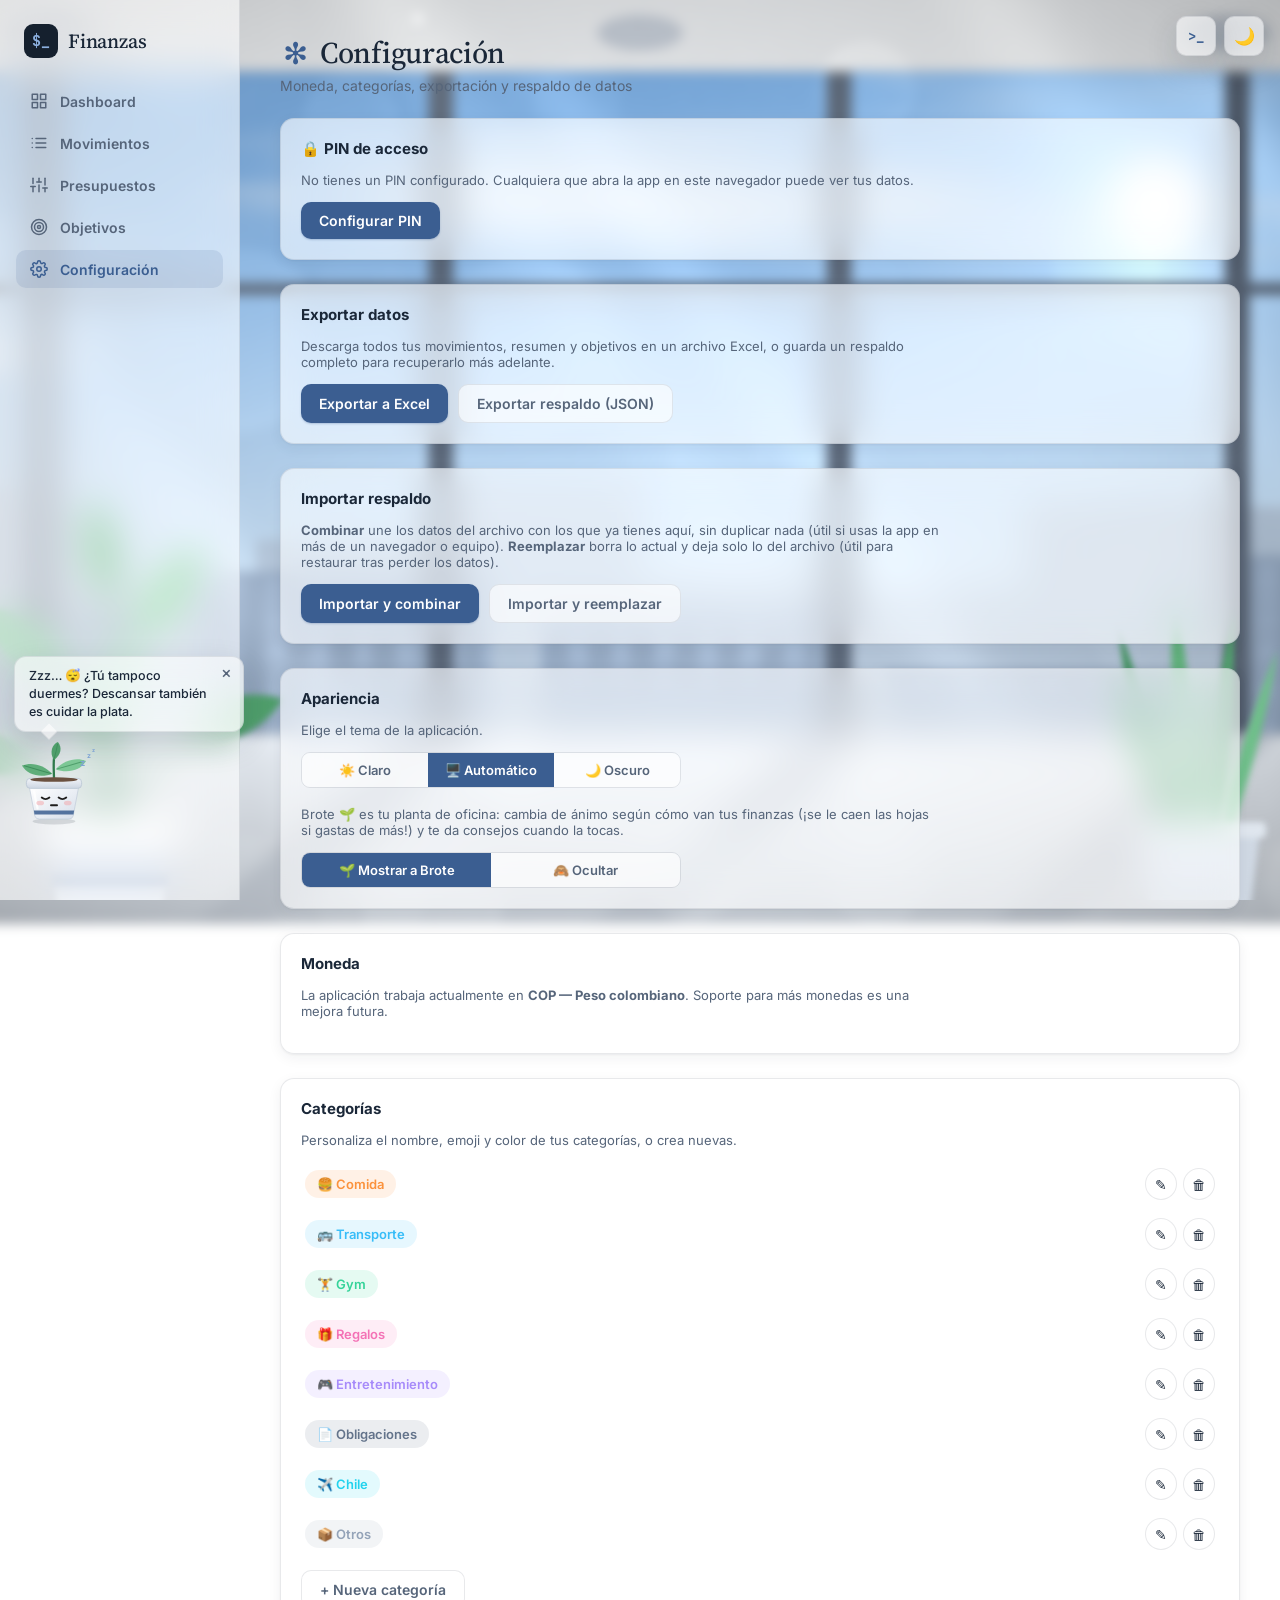
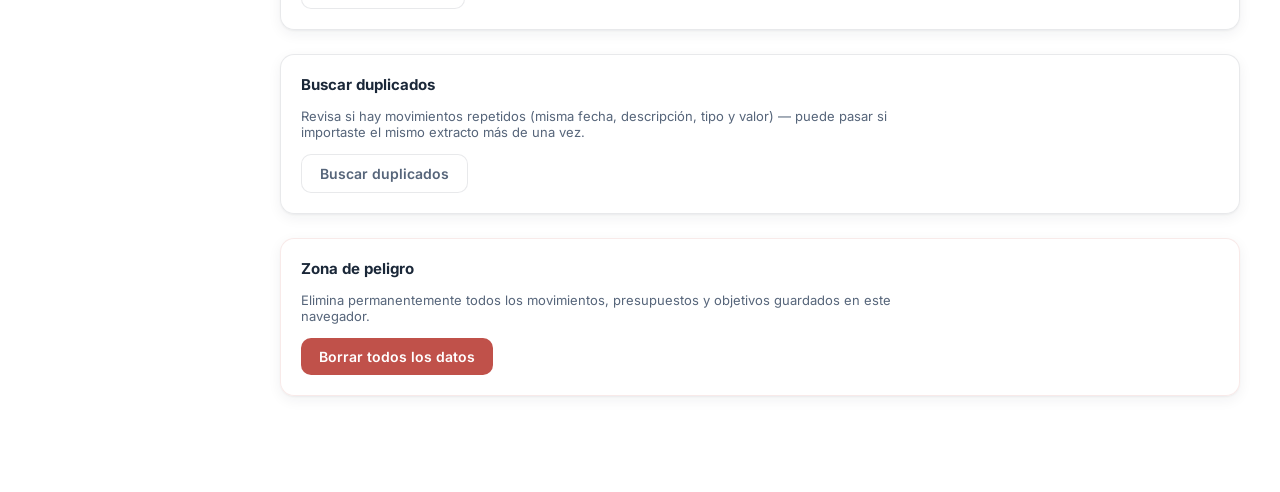
==== commit 5383a541: "feat: Implement command palette for navigation and actions - Added a command palette that can be ope" ====
--- a/configuracion.html
+++ b/configuracion.html
@@ -203,6 +203,7 @@
   <script src="js/pin.js"></script>
   <script src="js/fondo.js"></script>
   <script src="js/mascota.js"></script>
+  <script src="js/comandos.js"></script>
   <script src="js/configuracion.js"></script>
   <script src="js/pwa.js"></script>
 </body>
--- a/css/styles.css
+++ b/css/styles.css
@@ -549,8 +549,8 @@
   justify-content: space-between;
   gap: 16px;
   flex-wrap: wrap;
-  /* espacio para el boton de tema fijo en la esquina */
-  padding-right: 52px;
+  /* espacio para los botones fijos de comandos y tema en la esquina */
+  padding-right: 104px;
 }
 
 .page-header h1 {
@@ -564,10 +564,17 @@
 }
 
 /* Simbolo que gira entre · ✢ ✳ ✶ ✻ ✽ como el spinner de Claude Code (js/nav.js) */
+/* Caja de tamaño fijo: cada simbolo viene de una fuente de respaldo con
+   altura distinta, y sin esto el cambio movia 1px todo lo que esta debajo. */
 .glifo-spinner {
-  display: inline-block;
+  display: inline-flex;
+  align-items: center;
+  justify-content: center;
+  flex-shrink: 0;
   width: 1em;
-  text-align: center;
+  height: 1em;
+  line-height: 1;
+  overflow: hidden;
   color: var(--primary);
   font-family: var(--font-mono);
   font-weight: 400;
@@ -1260,13 +1267,25 @@
   align-items: center;
   gap: 8px;
   height: 100%;
+  padding: 0;
+  border: 1px solid transparent;
+  background: none;
   border-radius: var(--radius-sm);
-  transition: background 0.15s ease;
-  cursor: pointer;
-}
-
-.chart-bar-group:hover {
-  background: var(--surface-alt);
+  transition: background 0.15s ease, border-color 0.15s ease;
+}
+
+/* Las barras de Ingresos vs gastos son botones: tocarlas selecciona ese mes */
+button.chart-bar-group { cursor: pointer; }
+button.chart-bar-group:hover { background: var(--surface-alt); }
+
+.chart-bar-group-activo {
+  background: var(--primary-soft);
+  border-color: rgba(var(--primary-rgb), 0.35);
+}
+
+.chart-bar-group-activo .chart-bar-label {
+  color: var(--primary);
+  font-weight: 700;
 }
 
 .chart-bar-pair {
@@ -2003,6 +2022,282 @@
   .mascota-burbuja { animation: none !important; }
 }
 
+/* ============ Selector de mes (dashboard y filtro de movimientos) ============ */
+.selector-mes {
+  display: flex;
+  align-items: center;
+  gap: 4px;
+  padding: 4px;
+  border-radius: 10px;
+  background: var(--surface);
+  -webkit-backdrop-filter: var(--vidrio);
+  backdrop-filter: var(--vidrio);
+  border: 1px solid var(--border);
+  font-family: var(--font-mono);
+  font-size: 13px;
+  align-self: center;
+  flex-wrap: wrap;
+}
+
+.selector-mes-btn {
+  width: 30px;
+  height: 30px;
+  border: none;
+  border-radius: 7px;
+  background: none;
+  color: var(--text);
+  font-size: 18px;
+  line-height: 1;
+  cursor: pointer;
+  flex-shrink: 0;
+}
+
+.selector-mes-btn:hover:not(:disabled) { background: var(--surface-alt); }
+.selector-mes-btn:disabled { opacity: 0.3; cursor: default; }
+
+.selector-mes-label {
+  min-width: 132px;
+  text-align: center;
+  font-weight: 600;
+}
+
+.selector-mes-hoy {
+  border: 1px solid var(--border);
+  background: var(--primary-soft);
+  color: var(--primary);
+  border-radius: 7px;
+  padding: 4px 10px;
+  font: inherit;
+  font-size: 12px;
+  cursor: pointer;
+}
+
+.selector-mes-hoy[hidden] { display: none; }
+
+.selector-mes-link {
+  padding: 4px 10px;
+  color: var(--primary);
+  font-size: 12px;
+}
+
+.selector-mes-link:hover { text-decoration: underline; }
+
+.titulo-mes {
+  color: var(--text-muted);
+  font-weight: 500;
+}
+
+.filtro-mes-grupo {
+  display: flex;
+  align-items: center;
+  gap: 4px;
+}
+
+.filtro-mes-grupo .selector-mes-btn {
+  border: 1px solid var(--border);
+  background: var(--surface);
+  height: 38px;
+}
+
+/* ============ Resumen de movimientos filtrados (estilo terminal) ============ */
+.resumen-filtro {
+  background: var(--terminal-bg);
+  -webkit-backdrop-filter: blur(14px);
+  backdrop-filter: blur(14px);
+  color: var(--terminal-text);
+  border: 1px solid rgba(140, 176, 224, 0.35);
+  border-radius: var(--radius);
+  padding: 14px 20px;
+  font-family: var(--font-mono);
+  font-size: 13px;
+  display: flex;
+  flex-direction: column;
+  gap: 10px;
+}
+
+.resumen-filtro-cabecera {
+  display: flex;
+  justify-content: space-between;
+  gap: 12px;
+  flex-wrap: wrap;
+  color: var(--terminal-muted);
+}
+
+.resumen-prompt { color: var(--terminal-acento); }
+
+.resumen-link { color: var(--terminal-acento); }
+.resumen-link:hover { text-decoration: underline; }
+
+.resumen-filtro-datos {
+  display: grid;
+  grid-template-columns: repeat(auto-fit, minmax(150px, 1fr));
+  gap: 10px 20px;
+}
+
+.resumen-filtro-datos > div {
+  display: flex;
+  flex-direction: column;
+  gap: 2px;
+}
+
+.resumen-etiqueta {
+  font-size: 11px;
+  color: var(--terminal-muted);
+  text-transform: uppercase;
+  letter-spacing: 0.06em;
+}
+
+.resumen-valor {
+  font-size: 18px;
+  font-weight: 700;
+  font-variant-numeric: tabular-nums;
+}
+
+.resumen-ingreso { color: #9fd4ae; }
+.resumen-gasto { color: #f2a59d; }
+
+/* ============ Paleta de comandos (js/comandos.js) ============ */
+.comandos-btn {
+  position: fixed;
+  top: 16px;
+  right: 64px;
+  z-index: 40;
+  width: 40px;
+  height: 40px;
+  border-radius: 10px;
+  border: 1px solid var(--border);
+  background: var(--surface);
+  -webkit-backdrop-filter: var(--vidrio);
+  backdrop-filter: var(--vidrio);
+  box-shadow: var(--shadow-md);
+  color: var(--primary);
+  font-family: var(--font-mono);
+  font-weight: 700;
+  font-size: 14px;
+  cursor: pointer;
+}
+
+.comandos-btn:hover { background: var(--surface-alt); }
+
+html.bloqueado .comandos-btn { display: none; }
+
+.comandos-overlay {
+  position: fixed;
+  inset: 0;
+  z-index: 70;
+  background: rgba(8, 14, 24, 0.35);
+  -webkit-backdrop-filter: blur(3px);
+  backdrop-filter: blur(3px);
+  display: flex;
+  justify-content: center;
+  align-items: flex-start;
+  padding: 14vh 16px 16px;
+  animation: overlay-entra 0.12s ease both;
+}
+
+.comandos-overlay[hidden] { display: none; }
+
+.comandos-caja {
+  width: 100%;
+  max-width: 560px;
+  background: var(--terminal-bg);
+  -webkit-backdrop-filter: blur(18px);
+  backdrop-filter: blur(18px);
+  color: var(--terminal-text);
+  border: 1px solid rgba(140, 176, 224, 0.45);
+  border-radius: var(--radius);
+  box-shadow: 0 24px 60px rgba(5, 10, 20, 0.45);
+  font-family: var(--font-mono);
+  overflow: hidden;
+  animation: modal-entra 0.18s cubic-bezier(0.16, 1, 0.3, 1) both;
+}
+
+.comandos-entrada {
+  display: flex;
+  align-items: center;
+  gap: 10px;
+  padding: 14px 18px;
+  border-bottom: 1px solid rgba(232, 238, 246, 0.08);
+}
+
+.comandos-prompt {
+  color: var(--terminal-acento);
+  font-weight: 700;
+}
+
+.comandos-input {
+  flex: 1;
+  border: none;
+  outline: none;
+  background: none;
+  color: var(--terminal-text);
+  font-family: var(--font-mono);
+  font-size: 15px;
+  caret-color: var(--terminal-acento);
+}
+
+.comandos-input::placeholder { color: var(--terminal-muted); }
+.comandos-input:focus-visible { outline: none; }
+
+.comandos-lista {
+  list-style: none;
+  margin: 0;
+  padding: 6px;
+  max-height: 340px;
+  overflow-y: auto;
+}
+
+.comando {
+  display: flex;
+  justify-content: space-between;
+  align-items: baseline;
+  gap: 16px;
+  padding: 9px 12px;
+  border-radius: 8px;
+  cursor: pointer;
+  font-size: 13px;
+}
+
+.comando-activo { background: rgba(140, 176, 224, 0.16); }
+.comando-activo .comando-nombre { color: var(--terminal-acento); }
+
+.comando-nombre {
+  font-weight: 700;
+  white-space: nowrap;
+}
+
+.comando-arg {
+  color: var(--terminal-muted);
+  font-weight: 400;
+}
+
+.comando-desc {
+  color: var(--terminal-muted);
+  text-align: right;
+  font-size: 12px;
+}
+
+.comando-vacio {
+  padding: 12px;
+  color: var(--terminal-muted);
+  font-size: 13px;
+}
+
+.comandos-pie {
+  display: flex;
+  gap: 18px;
+  padding: 9px 18px;
+  border-top: 1px solid rgba(232, 238, 246, 0.08);
+  color: var(--terminal-muted);
+  font-size: 11px;
+}
+
+@media (max-width: 480px) {
+  .comando { flex-direction: column; gap: 2px; }
+  .comando-desc { text-align: left; }
+  .selector-mes { width: 100%; justify-content: center; }
+}
+
 /* ============ Responsive ============ */
 @media (max-width: 768px) {
   .mascota-btn {
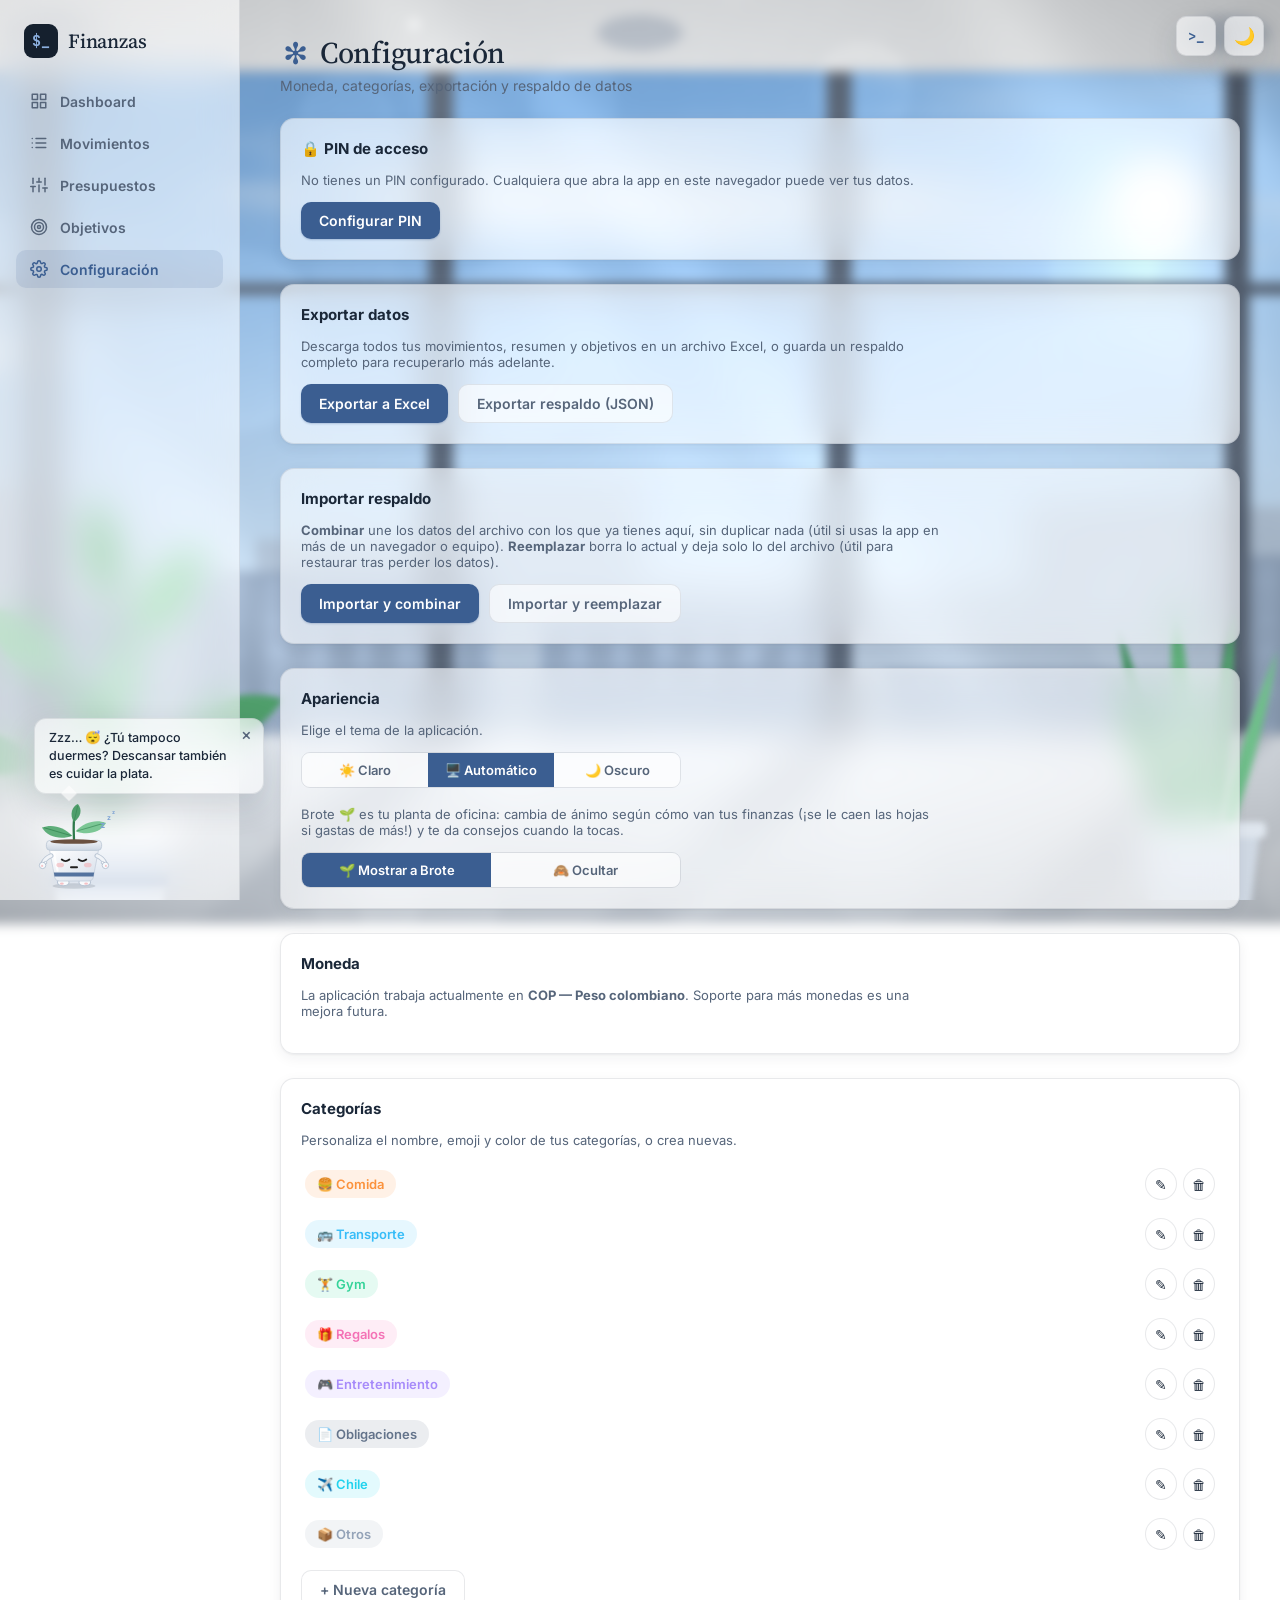
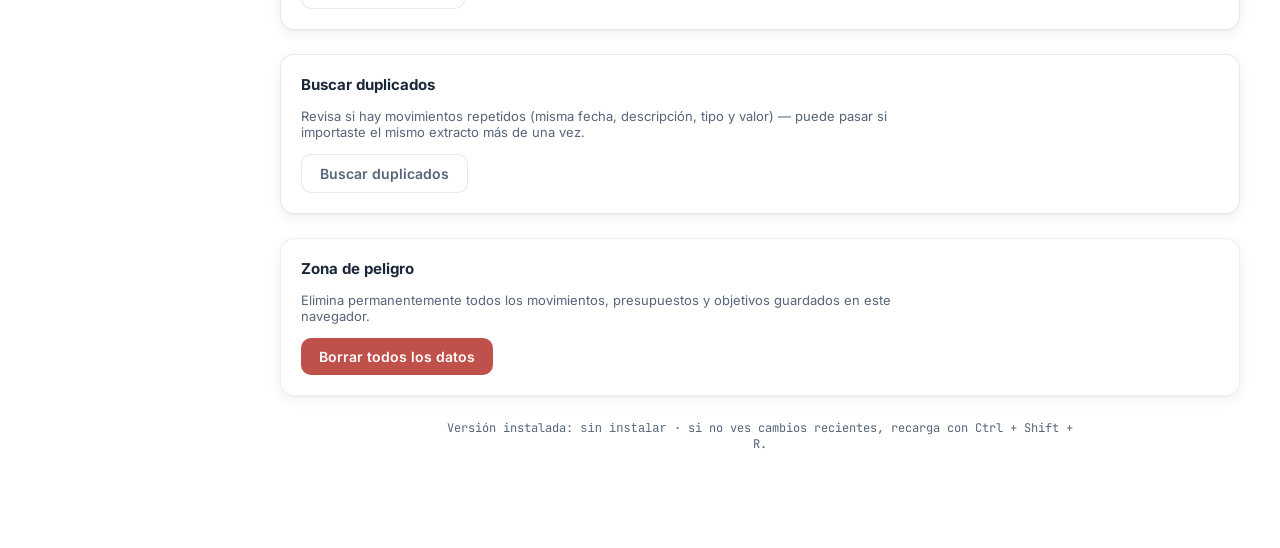
==== commit 05d62d50: "feat: display installed version and improve service worker update handling" ====
--- a/configuracion.html
+++ b/configuracion.html
@@ -117,6 +117,8 @@
         <p class="settings-hint">Elimina permanentemente todos los movimientos, presupuestos y objetivos guardados en este navegador.</p>
         <button class="btn btn-danger" id="btn-borrar-datos">Borrar todos los datos</button>
       </section>
+
+      <p class="settings-hint version-app">Versión instalada: <code id="version-app">…</code> · si no ves cambios recientes, recarga con Ctrl + Shift + R.</p>
     </main>
   </div>
 
--- a/css/styles.css
+++ b/css/styles.css
@@ -1110,6 +1110,18 @@
 
 .kpi-sub a { color: var(--primary); font-weight: 600; }
 
+.kpi-link {
+  border: none;
+  background: none;
+  padding: 0;
+  font: inherit;
+  color: var(--primary);
+  font-weight: 600;
+  cursor: pointer;
+}
+
+.kpi-link:hover { text-decoration: underline; }
+
 .kpi-positive { color: var(--success); }
 .kpi-negative { color: var(--danger); }
 .kpi-accent { color: var(--primary); }
@@ -1539,6 +1551,13 @@
   display: flex;
   gap: 6px;
   flex-shrink: 0;
+}
+
+.version-app {
+  font-family: var(--font-mono);
+  font-size: 12px;
+  text-align: center;
+  margin: 0 auto;
 }
 
 .danger-zone {
@@ -1752,22 +1771,30 @@
   width: 100%;
   height: 100%;
   overflow: visible;
-  transform: scaleX(var(--mascota-giro, 1));
+  transform: rotate(var(--mascota-rot, 0deg)) scaleX(var(--mascota-giro, 1));
   transition: transform 0.25s ease;
 }
 
 /* Mirando hacia la izquierda mientras camina en esa direccion */
 .mascota--izq { --mascota-giro: -1; }
 
-.mascota-btn:hover svg { transform: scaleX(var(--mascota-giro, 1)) scale(1.05); }
+/* Agarrada a una pared: gira 90° con la base contra la pared */
+.mascota--pared-izq { --mascota-rot: 90deg; }
+.mascota--pared-der { --mascota-rot: -90deg; }
+
+.mascota-btn:hover svg { transform: rotate(var(--mascota-rot, 0deg)) scaleX(var(--mascota-giro, 1)) scale(1.05); }
 
 /* Caminando: pasitos cortos */
-.mascota--caminando .mascota-btn { animation: mascota-pasito 0.36s ease-in-out infinite; }
-
+.mascota--caminando .mascota-btn {
+  transform-origin: center bottom;
+  animation: mascota-pasito 0.5s ease-in-out infinite;
+}
+
+/* Un ciclo = dos pasos: baja (se aplasta un poco) y sube (se estira) */
 @keyframes mascota-pasito {
-  0%, 100% { transform: translateY(0) rotate(0deg); }
-  25% { transform: translateY(-5px) rotate(-3deg); }
-  75% { transform: translateY(-5px) rotate(3deg); }
+  0%, 50%, 100% { transform: translateY(0) rotate(0deg) scale(1.03, 0.97); }
+  25% { transform: translateY(-5px) rotate(-3deg) scale(0.98, 1.03); }
+  75% { transform: translateY(-5px) rotate(3deg) scale(0.98, 1.03); }
 }
 
 /* Arrastrando: la levantas y patalea */
@@ -1866,10 +1893,13 @@
 .mascota--dormida .mascota-zzz,
 .mascota--dormida .mascota-ojos-cerrados,
 .mascota--tapada .mascota-ojos-cerrados,
-.mascota--tapada .mascota-boca-feliz { display: inline; }
+.mascota--tapada .mascota-boca-feliz,
+.mascota--mareada .mascota-ojos-x,
+.mascota--mareada .mascota-boca-preocupada { display: inline; }
 
 .mascota--dormida .mascota-ojos,
-.mascota--tapada .mascota-ojos { display: none; }
+.mascota--tapada .mascota-ojos,
+.mascota--mareada .mascota-ojos { display: none; }
 .mascota--dormida .mascota-cuerpo,
 .mascota--dormida .mascota-hojas { animation-duration: 6s; }
 
@@ -1920,6 +1950,409 @@
 @keyframes mascota-sacudida {
   20%, 60% { transform: translateX(-6px) rotate(-4deg); }
   40%, 80% { transform: translateX(6px) rotate(4deg); }
+}
+
+/* ---- Brote viva: saltos, gestos e interacciones (js/mascota.js) ---- */
+
+/* En el aire: se inclina hacia donde salta */
+.mascota--saltando .mascota-btn { transform: rotate(-8deg) scale(0.96, 1.06); }
+.mascota--saltando.mascota--izq .mascota-btn { transform: rotate(8deg) scale(0.96, 1.06); }
+
+/* Al caer: se aplasta un poquito */
+.mascota--aterriza .mascota-btn {
+  transform-origin: center bottom;
+  animation: mascota-aterriza 0.35s ease-out;
+}
+
+@keyframes mascota-aterriza {
+  0% { transform: scale(1.15, 0.82); }
+  60% { transform: scale(0.95, 1.05); }
+  100% { transform: scale(1, 1); }
+}
+
+/* Doble clic: giro con saltito */
+.mascota--giro .mascota-btn { animation: mascota-giro 0.7s cubic-bezier(0.3, 1.4, 0.5, 1); }
+
+@keyframes mascota-giro {
+  0% { transform: translateY(0) rotate(0deg); }
+  50% { transform: translateY(-22px) rotate(200deg); }
+  100% { transform: translateY(0) rotate(360deg); }
+}
+
+/* Scroll rapido: se tambalea */
+.mascota--tambalea .mascota-btn {
+  transform-origin: center bottom;
+  animation: mascota-tambalea 0.7s ease-out;
+}
+
+@keyframes mascota-tambalea {
+  20% { transform: rotate(-9deg); }
+  45% { transform: rotate(7deg); }
+  70% { transform: rotate(-4deg); }
+  100% { transform: rotate(0deg); }
+}
+
+/* Cosquillas: se rie moviendose rapido */
+.mascota--risa .mascota-btn { animation: mascota-risa 0.12s ease-in-out 6; }
+
+@keyframes mascota-risa {
+  0%, 100% { transform: rotate(0deg) translateY(0); }
+  50% { transform: rotate(5deg) translateY(-3px); }
+}
+
+/* Se estira hacia arriba */
+.mascota--estira .mascota-btn {
+  transform-origin: center bottom;
+  animation: mascota-estira 1.3s ease-in-out;
+}
+
+@keyframes mascota-estira {
+  0%, 100% { transform: scale(1, 1); }
+  40%, 60% { transform: scale(0.94, 1.12); }
+}
+
+/* Mira a un lado y al otro */
+.mascota--mira .mascota-ojos { animation: mascota-mira 1.8s ease-in-out; }
+
+@keyframes mascota-mira {
+  0%, 100% { transform: translateX(0); }
+  25%, 40% { transform: translateX(-3px); }
+  60%, 80% { transform: translateX(3px); }
+}
+
+/* Saluda moviendo la hoja derecha */
+.mascota--saluda .mascota-hoja-der { animation: mascota-saluda 0.45s ease-in-out 3; }
+
+@keyframes mascota-saluda {
+  0%, 100% { transform: rotate(0deg); }
+  50% { transform: rotate(-28deg); }
+}
+
+/* Despues de regarla: las hojas crecen y se levantan */
+.mascota--regada .mascota-hoja-izq { animation: mascota-crece-izq 2.4s ease-out; }
+.mascota--regada .mascota-hoja-der { animation: mascota-crece-der 2.4s ease-out; }
+.mascota--regada .mascota-hoja-top { animation: mascota-crece-top 2.4s ease-out; }
+
+@keyframes mascota-crece-izq {
+  30%, 70% { transform: rotate(14deg) scale(1.18); }
+}
+
+@keyframes mascota-crece-der {
+  30%, 70% { transform: rotate(-14deg) scale(1.18); }
+}
+
+@keyframes mascota-crece-top {
+  30%, 70% { transform: scale(1.25); }
+}
+
+/* Corazones de las cosquillas y gotas del riego */
+.mascota-corazon,
+.mascota-agua {
+  position: absolute;
+  pointer-events: none;
+  z-index: 1;
+}
+
+.mascota-corazon {
+  bottom: 70%;
+  font-size: 16px;
+  opacity: 0;
+  animation: mascota-corazon-sube 1.2s ease-out forwards;
+}
+
+@keyframes mascota-corazon-sube {
+  0% { opacity: 0; transform: translate(0, 0) scale(0.5); }
+  20% { opacity: 1; }
+  100% { opacity: 0; transform: translate(var(--dx), -60px) scale(1.1); }
+}
+
+.mascota-nube {
+  position: absolute;
+  left: 50%;
+  bottom: 96%;
+  font-size: 30px;
+  pointer-events: none;
+  animation: mascota-nube 1.9s ease-in-out forwards;
+}
+
+@keyframes mascota-nube {
+  0% { opacity: 0; transform: translate(-50%, -10px); }
+  15%, 80% { opacity: 1; transform: translate(-50%, 0); }
+  100% { opacity: 0; transform: translate(-50%, -6px); }
+}
+
+.mascota-agua {
+  bottom: 95%;
+  width: 4px;
+  height: 9px;
+  border-radius: 50% 50% 50% 50% / 60% 60% 40% 40%;
+  background: #8cc8ef;
+  opacity: 0;
+  animation: mascota-agua-cae 0.6s ease-in 2;
+}
+
+@keyframes mascota-agua-cae {
+  0% { opacity: 0; transform: translateY(0); }
+  20% { opacity: 1; }
+  100% { opacity: 0; transform: translateY(42px); }
+}
+
+/* ---- Bracitos de Brote ---- */
+/* Cada brazo gira desde el hombro. Las reglas de mas abajo tienen prioridad
+   (estan despues en el archivo), de lo mas tranquilo a lo mas importante. */
+.mascota-brazo {
+  transform-box: fill-box;
+  transition: transform 0.3s ease;
+}
+
+.mascota-brazo-izq {
+  transform-origin: right top;
+  animation: brazo-izq-reposo 3.2s ease-in-out infinite alternate;
+}
+
+.mascota-brazo-der {
+  transform-origin: left top;
+  animation: brazo-der-reposo 3.2s ease-in-out infinite alternate;
+}
+
+@keyframes brazo-izq-reposo {
+  from { transform: rotate(-4deg); }
+  to { transform: rotate(9deg); }
+}
+
+@keyframes brazo-der-reposo {
+  from { transform: rotate(4deg); }
+  to { transform: rotate(-9deg); }
+}
+
+/* Caminando: balancea los brazos */
+.mascota--caminando .mascota-brazo-izq { animation: brazo-izq-camina 0.25s ease-in-out infinite alternate; }
+.mascota--caminando .mascota-brazo-der { animation: brazo-der-camina 0.25s ease-in-out infinite alternate; }
+
+@keyframes brazo-izq-camina {
+  from { transform: rotate(-22deg); }
+  to { transform: rotate(32deg); }
+}
+
+@keyframes brazo-der-camina {
+  from { transform: rotate(-32deg); }
+  to { transform: rotate(22deg); }
+}
+
+/* Agarrada a la pared: brazos estirados sujetandose */
+.mascota--en-pared .mascota-brazo-izq { animation: none; transform: rotate(95deg); }
+.mascota--en-pared .mascota-brazo-der { animation: none; transform: rotate(-95deg); }
+
+/* Trepando: un brazo y luego el otro */
+.mascota--trepando .mascota-brazo-izq { animation: brazo-izq-trepa 0.42s ease-in-out infinite alternate; }
+.mascota--trepando .mascota-brazo-der { animation: brazo-der-trepa 0.42s ease-in-out infinite alternate-reverse; }
+.mascota--trepando .mascota-btn { animation: mascota-pasito 0.42s ease-in-out infinite; }
+
+@keyframes brazo-izq-trepa {
+  from { transform: rotate(50deg); }
+  to { transform: rotate(140deg); }
+}
+
+@keyframes brazo-der-trepa {
+  from { transform: rotate(-50deg); }
+  to { transform: rotate(-140deg); }
+}
+
+/* En el aire (saltando, lanzada o cayendo): brazos arriba */
+.mascota--saltando .mascota-brazo-izq,
+.mascota--en-aire .mascota-brazo-izq { animation: brazo-izq-aire 0.18s ease-in-out infinite alternate; }
+.mascota--saltando .mascota-brazo-der,
+.mascota--en-aire .mascota-brazo-der { animation: brazo-der-aire 0.18s ease-in-out infinite alternate; }
+
+@keyframes brazo-izq-aire {
+  from { transform: rotate(105deg); }
+  to { transform: rotate(135deg); }
+}
+
+@keyframes brazo-der-aire {
+  from { transform: rotate(-105deg); }
+  to { transform: rotate(-135deg); }
+}
+
+/* Cayendo o volando se inclina un poco */
+/* Inclinacion y estiramiento los calcula js/mascota.js segun la velocidad */
+.mascota--en-aire .mascota-btn {
+  transform: rotate(var(--inclinacion, -6deg)) scale(calc(2 - var(--estiramiento, 1)), var(--estiramiento, 1));
+}
+
+/* La estas cargando: agita los brazos */
+.mascota--arrastrando .mascota-brazo-izq { animation: brazo-izq-agita 0.14s ease-in-out infinite alternate; }
+.mascota--arrastrando .mascota-brazo-der { animation: brazo-der-agita 0.14s ease-in-out infinite alternate-reverse; }
+
+@keyframes brazo-izq-agita {
+  from { transform: rotate(30deg); }
+  to { transform: rotate(130deg); }
+}
+
+@keyframes brazo-der-agita {
+  from { transform: rotate(-30deg); }
+  to { transform: rotate(-130deg); }
+}
+
+/* Celebrando: brazos arriba */
+.mascota--celebrando .mascota-brazo-izq { animation: brazo-izq-aire 0.3s ease-in-out infinite alternate; }
+.mascota--celebrando .mascota-brazo-der { animation: brazo-der-aire 0.3s ease-in-out infinite alternate; }
+
+/* Saluda con el brazo derecho */
+.mascota--saluda .mascota-brazo-der { animation: brazo-saluda 0.28s ease-in-out 4 alternate; }
+
+@keyframes brazo-saluda {
+  from { transform: rotate(-110deg); }
+  to { transform: rotate(-155deg); }
+}
+
+/* Mareada: brazos colgando y hojas caidas */
+.mascota--mareada .mascota-brazo-izq { animation: none; transform: rotate(-28deg); }
+.mascota--mareada .mascota-brazo-der { animation: none; transform: rotate(28deg); }
+.mascota--mareada .mascota-hoja-izq { transform: rotate(-38deg); }
+.mascota--mareada .mascota-hoja-der { transform: rotate(38deg); }
+.mascota--mareada .mascota-hoja-top { transform: rotate(25deg); }
+
+/* Pantalla de PIN: se tapa los ojos con las manitos */
+.mascota--tapada .mascota-brazo-izq { animation: none; transform: rotate(-120deg); }
+.mascota--tapada .mascota-brazo-der { animation: none; transform: rotate(120deg); }
+
+/* ---- Golpe ---- */
+.mascota--golpe .mascota-btn {
+  transform-origin: center bottom;
+  animation: mascota-golpe 0.6s ease-out;
+}
+
+@keyframes mascota-golpe {
+  0% { transform: scale(1.35, 0.6); }
+  25% { transform: scale(0.85, 1.15) rotate(-8deg); }
+  45% { transform: scale(1.05, 0.95) rotate(6deg); }
+  65% { transform: rotate(-4deg); }
+  100% { transform: scale(1, 1) rotate(0deg); }
+}
+
+/* Estrellitas girando sobre la cabeza */
+.mascota-mareo {
+  position: absolute;
+  left: 50%;
+  top: 2px;
+  width: 0;
+  height: 0;
+  pointer-events: none;
+  z-index: 2;
+}
+
+.mascota-mareo span {
+  position: absolute;
+  font-size: 12px;
+  line-height: 1;
+  margin: -6px 0 0 -6px;
+  animation: mascota-mareo-orbita 0.9s linear infinite;
+}
+
+.mascota-mareo span:nth-child(2) { animation-delay: -0.3s; }
+.mascota-mareo span:nth-child(3) { animation-delay: -0.6s; }
+
+@keyframes mascota-mareo-orbita {
+  0% { transform: translate(-24px, 0) scale(0.8); }
+  25% { transform: translate(0, 7px) scale(1.1); }
+  50% { transform: translate(24px, 0) scale(0.8); }
+  75% { transform: translate(0, -7px) scale(0.55); opacity: 0.6; }
+  100% { transform: translate(-24px, 0) scale(0.8); }
+}
+
+/* ---- Patitas de Brote ---- */
+.mascota-pata {
+  transform-box: fill-box;
+  transform-origin: center top;
+  transition: transform 0.25s ease;
+}
+
+/* Caminando: levanta una patita y luego la otra (mismo ritmo que el cuerpo) */
+.mascota--caminando .mascota-pata-izq { animation: pata-paso 0.5s ease-in-out infinite; }
+.mascota--caminando .mascota-pata-der { animation: pata-paso 0.5s ease-in-out infinite -0.25s; }
+
+@keyframes pata-paso {
+  0%, 50%, 100% { transform: translateY(0) rotate(0deg); }
+  25% { transform: translateY(-3px) rotate(-14deg); }
+}
+
+/* Trepando: empuja con las patitas contra la pared */
+.mascota--trepando .mascota-pata-izq { animation: pata-paso 0.42s ease-in-out infinite; }
+.mascota--trepando .mascota-pata-der { animation: pata-paso 0.42s ease-in-out infinite -0.21s; }
+
+/* En el aire: patitas colgando y moviendose */
+.mascota--saltando .mascota-pata,
+.mascota--en-aire .mascota-pata { animation: pata-cuelga 0.3s ease-in-out infinite alternate; }
+.mascota--saltando .mascota-pata-der,
+.mascota--en-aire .mascota-pata-der { animation-delay: -0.15s; }
+
+@keyframes pata-cuelga {
+  from { transform: translateY(1.5px) rotate(-10deg); }
+  to { transform: translateY(2.5px) rotate(10deg); }
+}
+
+/* La estas cargando: patalea */
+.mascota--arrastrando .mascota-pata { animation: pata-patalea 0.16s ease-in-out infinite alternate; }
+.mascota--arrastrando .mascota-pata-der { animation-direction: alternate-reverse; }
+
+@keyframes pata-patalea {
+  from { transform: translateY(1px) rotate(-22deg); }
+  to { transform: translateY(3px) rotate(22deg); }
+}
+
+/* Celebrando: zapatea de alegria */
+.mascota--celebrando .mascota-pata-izq { animation: pata-paso 0.3s ease-in-out infinite; }
+.mascota--celebrando .mascota-pata-der { animation: pata-paso 0.3s ease-in-out infinite -0.15s; }
+
+/* Gesto suelto: tamborilea con una patita */
+.mascota--tap .mascota-pata-der { animation: pata-tap 0.22s ease-in-out 4 alternate; }
+
+@keyframes pata-tap {
+  from { transform: rotate(0deg); }
+  to { transform: translateY(-2px) rotate(-20deg); }
+}
+
+/* Mareada: se balancea sin equilibrio */
+.mascota--mareada .mascota-cuerpo { animation: mareo-balanceo 0.9s ease-in-out infinite; }
+
+@keyframes mareo-balanceo {
+  0%, 100% { transform: rotate(-4deg); }
+  50% { transform: rotate(4deg); }
+}
+
+/* Se agacha justo antes de saltar */
+.mascota--agacha .mascota-btn {
+  transform-origin: center bottom;
+  transform: scale(1.12, 0.84);
+  transition: transform 0.12s ease-out;
+}
+
+.mascota--agacha .mascota-brazo-izq { animation: none; transform: rotate(-35deg); }
+.mascota--agacha .mascota-brazo-der { animation: none; transform: rotate(35deg); }
+
+/* Lanzada muy fuerte: da volteretas */
+.mascota--volteretas .mascota-btn { animation: mascota-voltereta 0.45s linear infinite; }
+
+@keyframes mascota-voltereta {
+  to { transform: rotate(360deg); }
+}
+
+/* Polvito al aterrizar */
+.mascota-polvo {
+  position: absolute;
+  bottom: -4px;
+  width: 9px;
+  height: 9px;
+  border-radius: 50%;
+  background: rgba(205, 214, 228, 0.9);
+  pointer-events: none;
+  animation: mascota-polvo 0.55s ease-out forwards;
+}
+
+@keyframes mascota-polvo {
+  0% { opacity: 0.9; transform: translate(0, 0) scale(0.6); }
+  100% { opacity: 0; transform: translate(var(--dx), -10px) scale(1.8); }
 }
 
 .mascota-burbuja {
@@ -1945,6 +2378,12 @@
 .mascota--lado-der .mascota-burbuja { left: auto; right: 6px; }
 .mascota--lado-der .mascota-burbuja::after { left: auto; right: 28px; }
 .mascota--lado-der .mascota-burbuja-pop { transform-origin: bottom right; }
+
+/* Brote muy arriba (por ejemplo parada sobre el saldo): globo debajo */
+.mascota--burbuja-abajo .mascota-burbuja { bottom: auto; top: calc(100% + 8px); }
+.mascota--burbuja-abajo .mascota-burbuja::after { bottom: auto; top: -7px; transform: rotate(225deg); }
+.mascota--burbuja-abajo .mascota-burbuja-pop { transform-origin: top left; }
+.mascota--burbuja-abajo.mascota--lado-der .mascota-burbuja-pop { transform-origin: top right; }
 
 .mascota-burbuja[hidden] { display: none; }
 
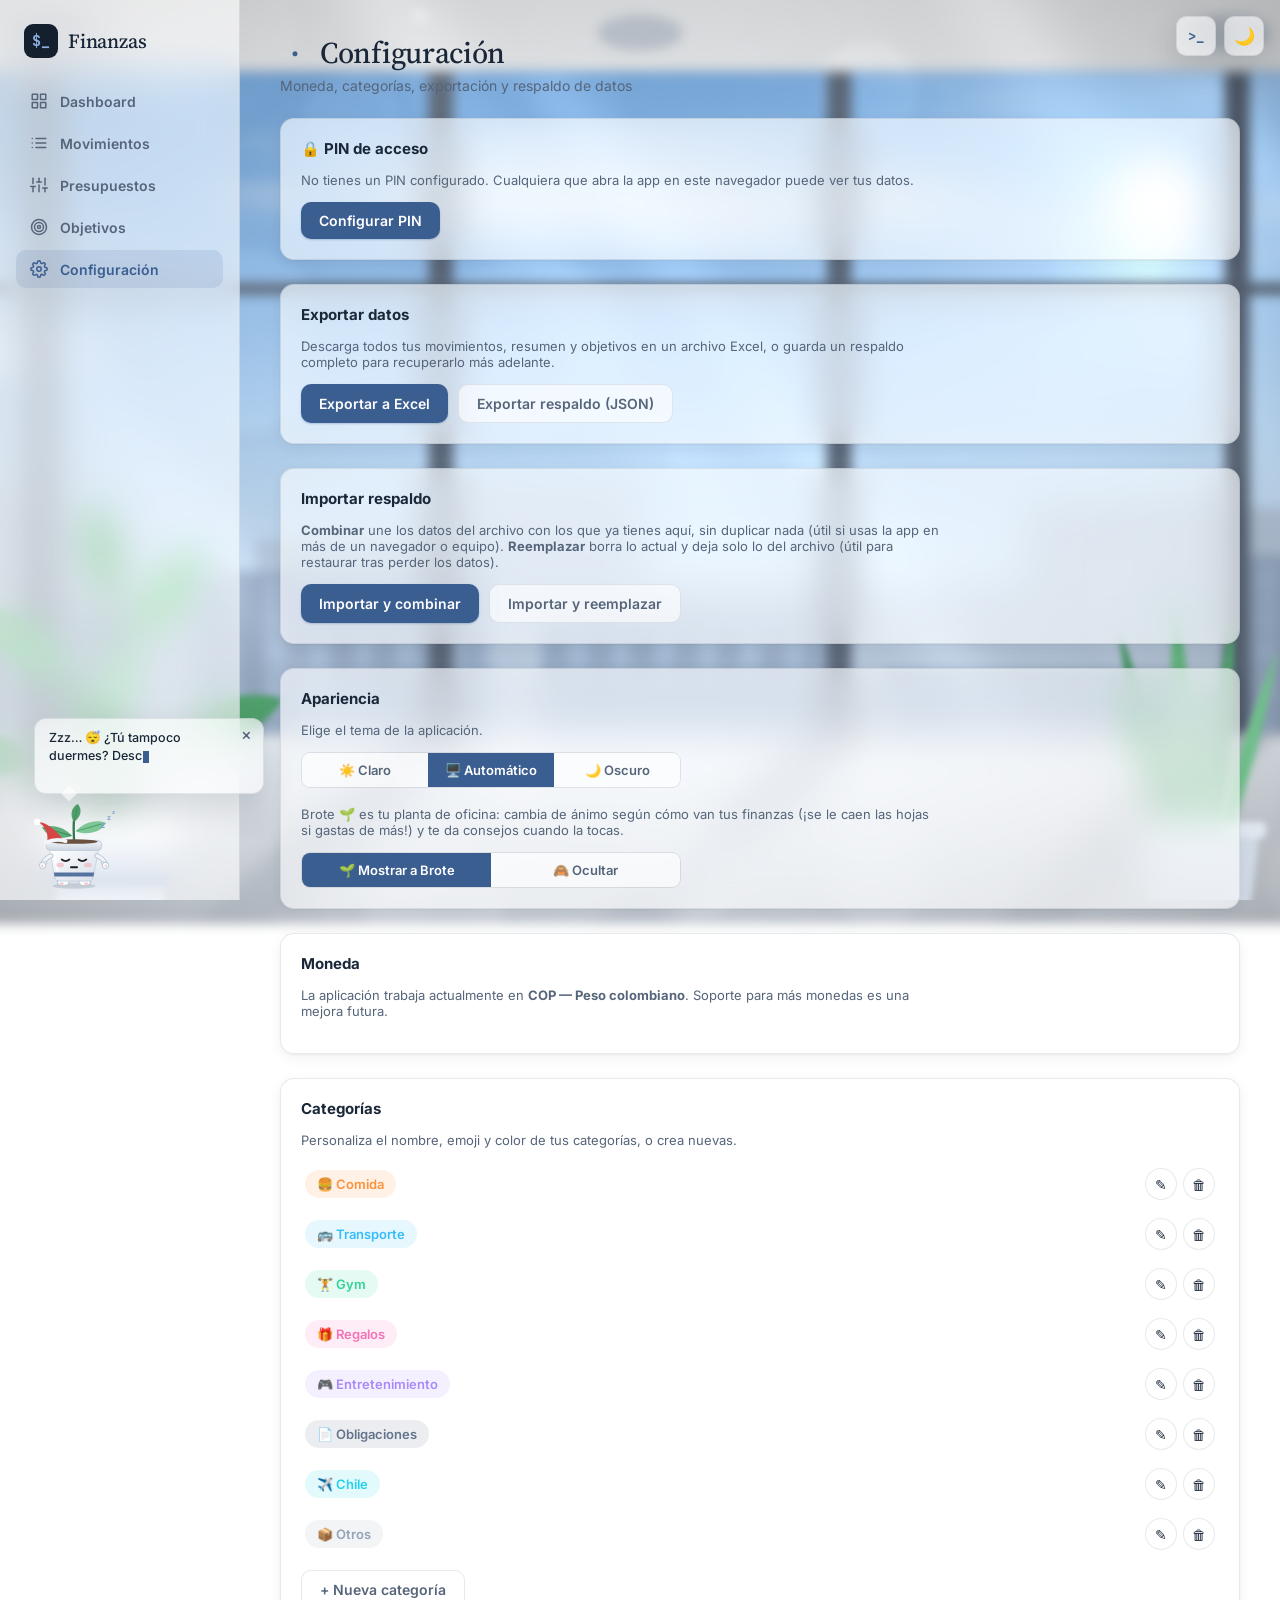
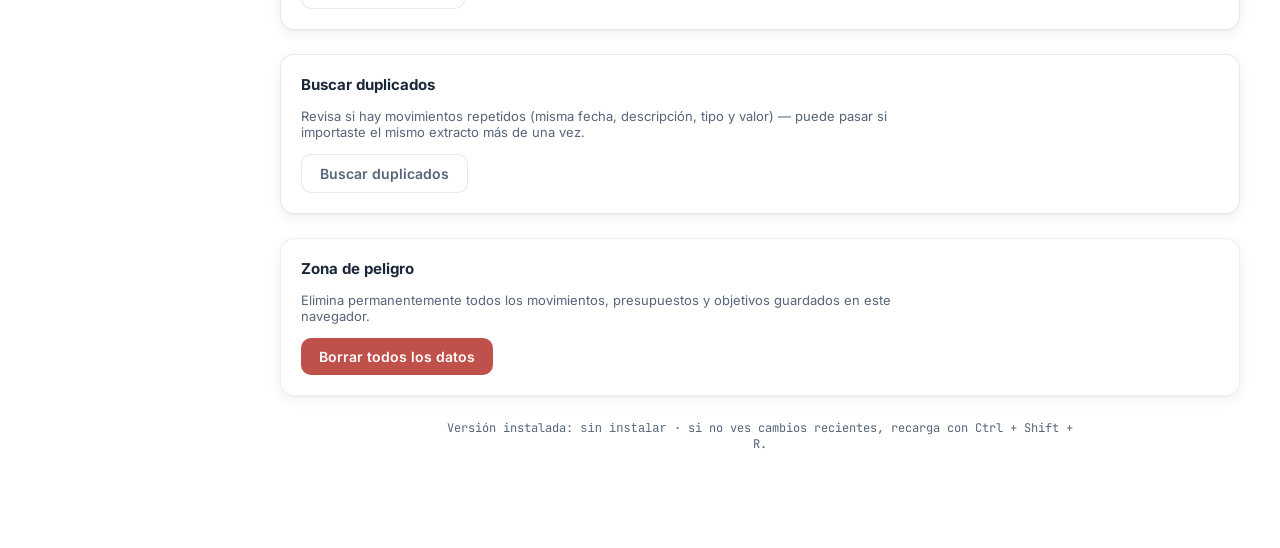
==== commit c80468bb: "Add mascota-vida.js for pet growth mechanics and integrate with existing features - Introduced masco" ====
--- a/configuracion.html
+++ b/configuracion.html
@@ -205,6 +205,7 @@
   <script src="js/pin.js"></script>
   <script src="js/fondo.js"></script>
   <script src="js/mascota.js"></script>
+  <script src="js/mascota-vida.js"></script>
   <script src="js/comandos.js"></script>
   <script src="js/configuracion.js"></script>
   <script src="js/pwa.js"></script>
--- a/css/styles.css
+++ b/css/styles.css
@@ -2355,6 +2355,196 @@
   100% { opacity: 0; transform: translate(var(--dx), -10px) scale(1.8); }
 }
 
+/* ---- Correr (minijuego y cuando la llamas) ---- */
+.mascota--corriendo.mascota--caminando .mascota-btn { animation-duration: 0.28s; }
+.mascota--corriendo .mascota-pata { animation-duration: 0.28s; }
+.mascota--corriendo .mascota-pata-der { animation-delay: -0.14s; }
+.mascota--corriendo .mascota-brazo-izq,
+.mascota--corriendo .mascota-brazo-der { animation-duration: 0.14s; }
+
+/* ---- Globo estilo Claude Code: ✻ pensando y texto que se escribe ---- */
+.sr-solo {
+  position: absolute;
+  width: 1px;
+  height: 1px;
+  overflow: hidden;
+  clip: rect(0 0 0 0);
+  white-space: nowrap;
+}
+
+.mascota-burbuja-texto {
+  position: relative;
+  display: block;
+}
+
+.mascota-burbuja-fantasma { visibility: hidden; }
+
+.mascota-burbuja-escrito {
+  position: absolute;
+  inset: 0;
+}
+
+.mascota-pensando {
+  display: inline-block;
+  color: var(--primary);
+  font-family: var(--font-mono);
+  animation: girar 0.7s linear infinite;
+}
+
+.mascota-cursor {
+  display: inline-block;
+  width: 0.45em;
+  height: 1em;
+  margin-left: 1px;
+  vertical-align: text-bottom;
+  background: var(--primary);
+  animation: cursor-parpadea 0.8s steps(1) infinite;
+}
+
+/* ---- Niveles: partes que le salen al crecer ---- */
+.mascota-nivel { display: none; }
+
+.mascota--n2 .mascota-n2,
+.mascota--n3 .mascota-n3,
+.mascota--n5 .mascota-n5,
+.mascota--n4 .mascota-flor { display: inline; }
+
+/* En nivel 4 el capullo ya se abrio en flor */
+.mascota--n4 .mascota-capullo { display: none; }
+
+.mascota-capullo {
+  transform-box: fill-box;
+  transform-origin: center bottom;
+  animation: capullo-late 2.8s ease-in-out infinite;
+}
+
+@keyframes capullo-late {
+  0%, 100% { transform: scale(1); }
+  50% { transform: scale(1.08); }
+}
+
+/* ---- Sed: hojas caidas y descoloridas ---- */
+.mascota--sediento .mascota-boca-preocupada,
+.mascota--sediento .mascota-gota { display: inline; }
+.mascota--sediento .mascota-hoja-izq { transform: rotate(-30deg); }
+.mascota--sediento .mascota-hoja-der { transform: rotate(30deg); }
+.mascota--sediento .mascota-hoja-top { transform: rotate(20deg); }
+.mascota--sediento .mascota-hojas { filter: saturate(0.45) sepia(0.35); }
+
+/* ---- Gorro: de dormir en modo noche (o dormida), navideño en diciembre ---- */
+.mascota-gorro { display: none; }
+.mascota-gorro-tela { fill: #3b5e91; }
+.mascota-gorro-estrella { fill: #f2d16b; }
+.mascota-gorro-borde { stroke: #f1f4f8; }
+.mascota-gorro-pompon { fill: #ffffff; }
+
+:root[data-theme="oscuro"] .mascota-gorro,
+.mascota--dormida .mascota-gorro,
+.mascota--diciembre .mascota-gorro { display: inline; }
+
+@media (prefers-color-scheme: dark) {
+  :root:not([data-theme="claro"]) .mascota-gorro { display: inline; }
+}
+
+.mascota--diciembre .mascota-gorro-tela { fill: #d64545; }
+.mascota--diciembre .mascota-gorro-estrella { display: none; }
+
+/* ---- Textos flotantes (+XP, agua, monedas) ---- */
+.mascota-xp {
+  position: absolute;
+  left: 50%;
+  top: -4px;
+  z-index: 3;
+  font-family: var(--font-mono);
+  font-size: 12px;
+  font-weight: 700;
+  color: var(--success);
+  white-space: nowrap;
+  pointer-events: none;
+  text-shadow: 0 1px 3px var(--surface-solid);
+  animation: xp-sube 1.1s ease-out forwards;
+}
+
+.mascota-xp-agua { color: #4b9fd6; }
+
+@keyframes xp-sube {
+  0% { opacity: 0; transform: translate(-50%, 6px) scale(0.8); }
+  20% { opacity: 1; transform: translate(-50%, 0) scale(1.1); }
+  100% { opacity: 0; transform: translate(-50%, -34px) scale(1); }
+}
+
+/* ---- Minijuego: monedas que caen ---- */
+.moneda-lluvia {
+  position: fixed;
+  left: 0;
+  top: 0;
+  z-index: 36;
+  width: 26px;
+  height: 26px;
+  pointer-events: none;
+  will-change: transform;
+}
+
+.moneda-cara {
+  display: flex;
+  align-items: center;
+  justify-content: center;
+  width: 100%;
+  height: 100%;
+  border-radius: 50%;
+  background: radial-gradient(circle at 35% 30%, #fff1b8, #e8b04a 55%, #c99a1e);
+  border: 2px solid #b8862a;
+  color: #6b4c0e;
+  font-family: var(--font-mono);
+  font-size: 13px;
+  font-weight: 800;
+  box-shadow: 0 3px 8px rgba(120, 80, 10, 0.3);
+  animation: moneda-gira 0.7s linear infinite;
+}
+
+@keyframes moneda-gira {
+  0%, 100% { transform: scaleX(1); }
+  50% { transform: scaleX(0.15); }
+}
+
+.moneda-rebota .moneda-cara { animation: moneda-rebota 0.35s ease-out, moneda-gira 1.4s linear infinite 0.35s; }
+
+@keyframes moneda-rebota {
+  0% { transform: translateY(0) scale(1.2, 0.8); }
+  50% { transform: translateY(-10px); }
+  100% { transform: translateY(0); }
+}
+
+.moneda-atrapada .moneda-cara { animation: moneda-atrapada 0.45s ease-out forwards; }
+
+@keyframes moneda-atrapada {
+  to { opacity: 0; transform: translateY(-26px) scale(1.6); }
+}
+
+.moneda-se-va .moneda-cara { animation: moneda-se-va 0.4s ease-in forwards; }
+
+@keyframes moneda-se-va {
+  to { opacity: 0; transform: scale(0.3); }
+}
+
+/* ---- Marca donde la llamaste (doble clic) ---- */
+.mascota-marcador {
+  position: fixed;
+  z-index: 34;
+  width: 30px;
+  height: 30px;
+  margin: -15px 0 0 -15px;
+  border: 2px solid var(--primary);
+  border-radius: 50%;
+  pointer-events: none;
+  animation: mascota-marcador 0.65s ease-out forwards;
+}
+
+@keyframes mascota-marcador {
+  from { opacity: 1; transform: scale(0.3); }
+  to { opacity: 0; transform: scale(1.8); }
+}
+
 .mascota-burbuja {
   position: absolute;
   bottom: calc(100% + 8px);
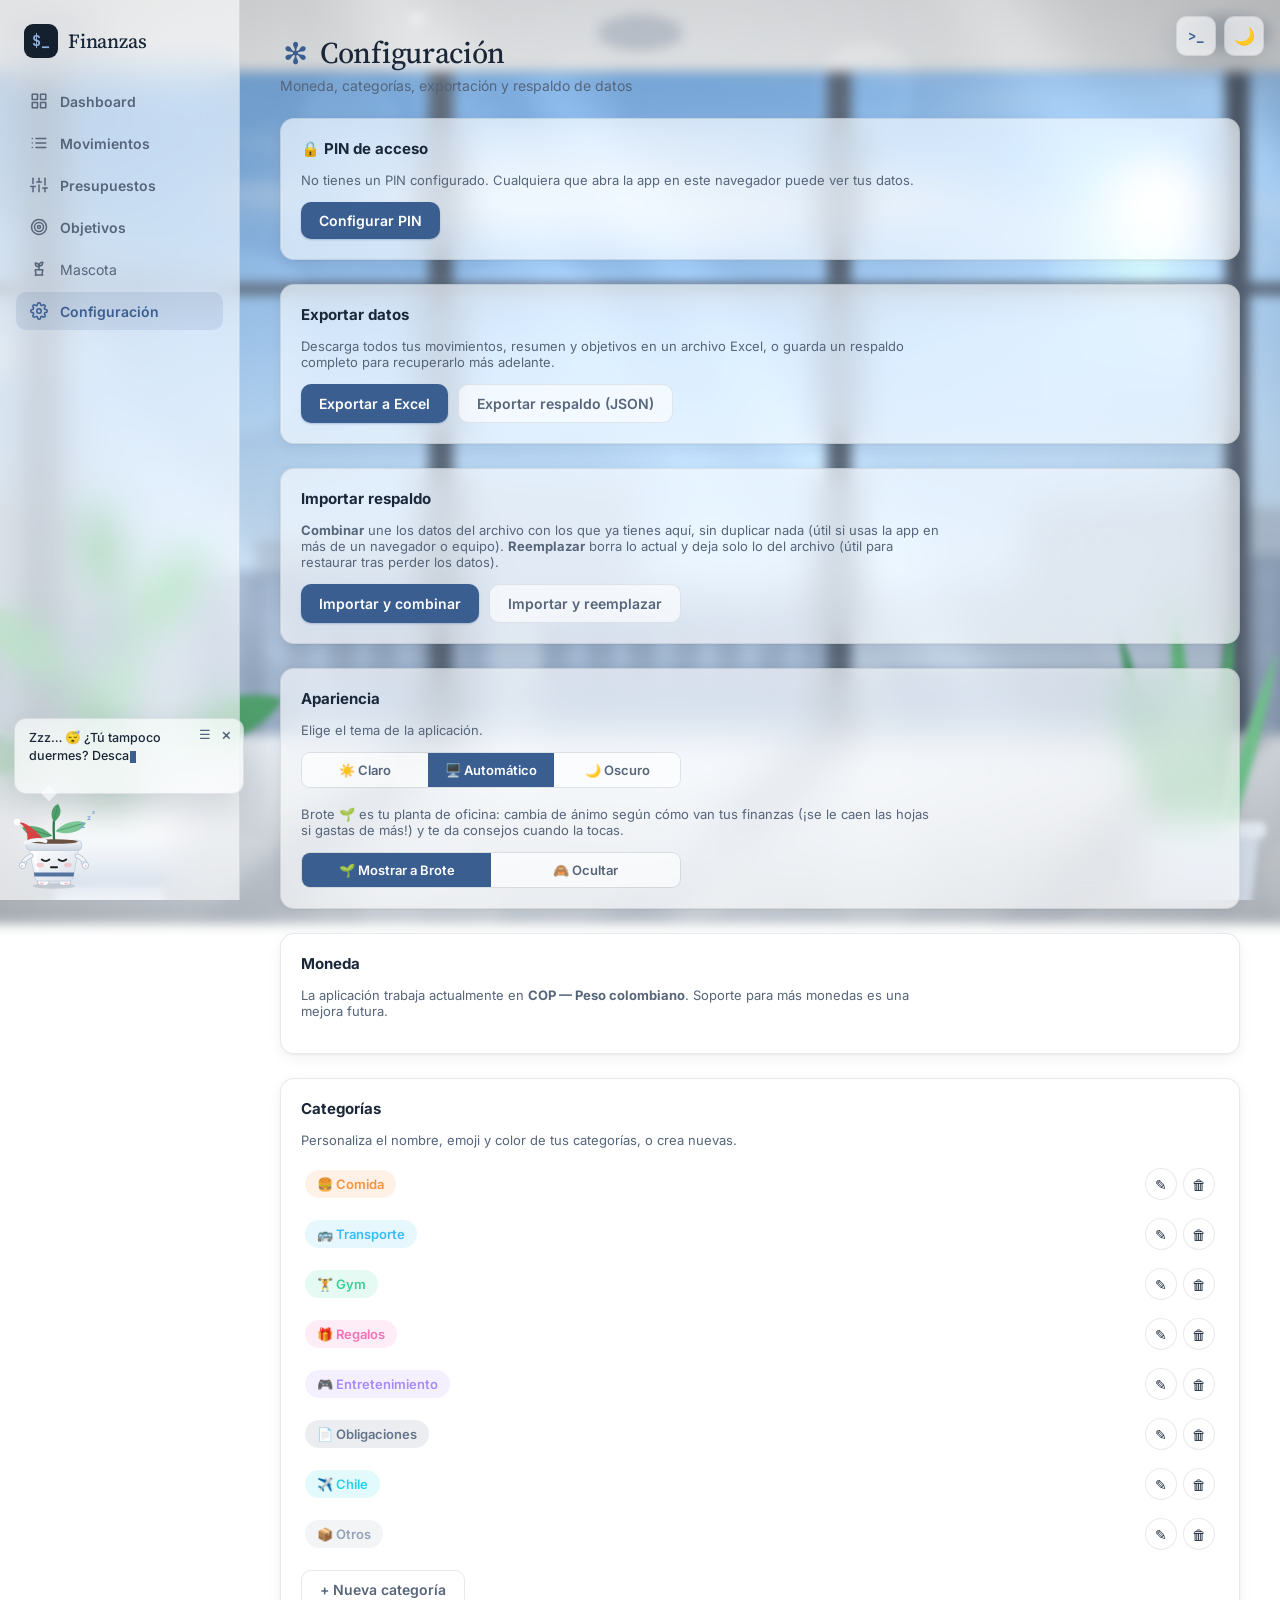
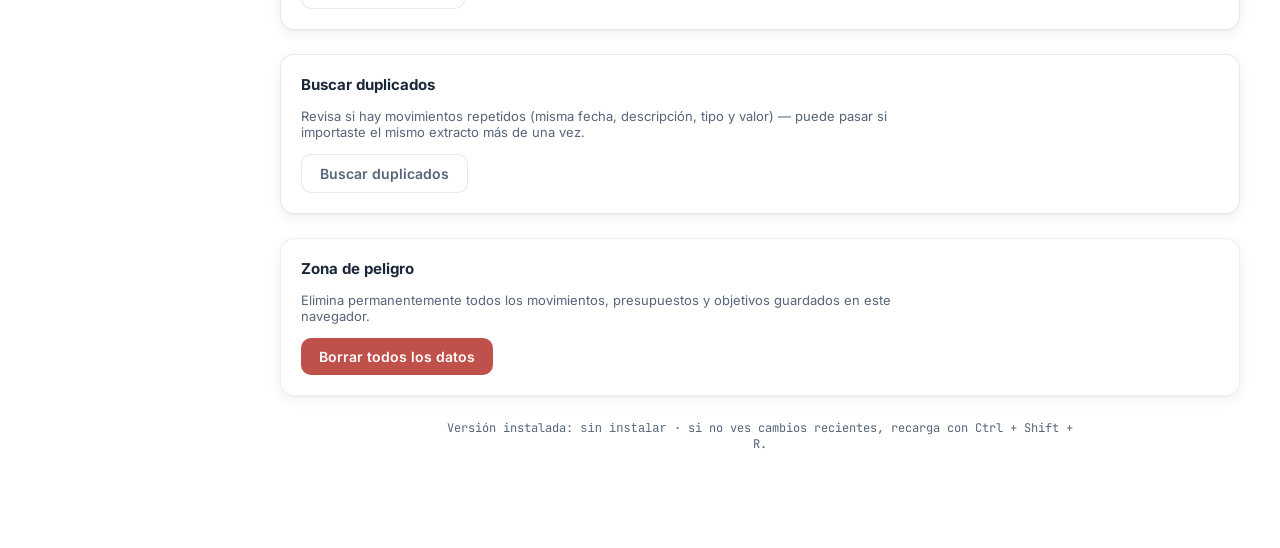
==== commit 5be9f853: "feat: Implementar menú RPG de la mascota con funcionalidades de estado, misiones y personalización -" ====
--- a/configuracion.html
+++ b/configuracion.html
@@ -206,6 +206,7 @@
   <script src="js/fondo.js"></script>
   <script src="js/mascota.js"></script>
   <script src="js/mascota-vida.js"></script>
+  <script src="js/mascota-menu.js"></script>
   <script src="js/comandos.js"></script>
   <script src="js/configuracion.js"></script>
   <script src="js/pwa.js"></script>
--- a/css/styles.css
+++ b/css/styles.css
@@ -484,6 +484,9 @@
   animation: icono-wiggle 0.45s ease;
 }
 
+/* Nombre corto: solo en la barra inferior del movil */
+.nav-label-corto { display: none; }
+
 @keyframes icono-wiggle {
   25% { transform: rotate(-12deg); }
   50% { transform: rotate(10deg); }
@@ -2545,13 +2548,602 @@
   to { opacity: 0; transform: scale(1.8); }
 }
 
+/* ---- Colores personalizables (variables puestas por js/mascota-vida.js) ---- */
+.tinte-maceta-1 { stop-color: var(--brote-maceta-1, #ffffff); }
+.tinte-maceta-2 { stop-color: var(--brote-maceta-2, #d6deea); }
+.tinte-borde-1 { stop-color: var(--brote-borde-1, #f1f4f8); }
+.tinte-borde-2 { stop-color: var(--brote-borde-2, #cdd6e2); }
+.tinte-franja { fill: var(--brote-franja, #3b5e91); }
+.tinte-hoja-1 { fill: var(--brote-hoja-1, #5fae7a); }
+.tinte-hoja-2 { fill: var(--brote-hoja-2, #7cc795); }
+.tinte-hoja-3 { fill: var(--brote-hoja-3, #4f9e6b); }
+.tinte-tallo { stroke: var(--brote-tallo, #2f7a4b); }
+
+/* ---- Accesorios ---- */
+.mascota-acc { display: none; }
+
+.mascota--acc-lazo .mascota-acc-lazo,
+.mascota--acc-gafas .mascota-acc-gafas,
+.mascota--acc-bufanda .mascota-acc-bufanda,
+.mascota--acc-monoculo .mascota-acc-monoculo,
+.mascota--acc-corona .mascota-acc-corona { display: inline; }
+
+/* ---- Habilidad: bailecito ---- */
+.mascota--baile .mascota-btn {
+  transform-origin: center bottom;
+  animation: mascota-baile 1.8s ease-in-out;
+}
+
+.mascota--baile .mascota-brazo-izq { animation: brazo-izq-aire 0.22s ease-in-out infinite alternate; }
+.mascota--baile .mascota-brazo-der { animation: brazo-der-aire 0.22s ease-in-out infinite alternate-reverse; }
+.mascota--baile .mascota-pata-izq { animation: pata-paso 0.45s ease-in-out infinite; }
+.mascota--baile .mascota-pata-der { animation: pata-paso 0.45s ease-in-out infinite -0.22s; }
+
+@keyframes mascota-baile {
+  0%, 100% { transform: translate(0, 0) rotate(0deg); }
+  12% { transform: translate(-8px, -10px) rotate(-12deg); }
+  25% { transform: translate(0, 0) rotate(0deg) scale(1.08, 0.92); }
+  37% { transform: translate(8px, -10px) rotate(12deg); }
+  50% { transform: translate(0, 0) rotate(0deg) scale(1.08, 0.92); }
+  62% { transform: translate(0, -18px) rotate(180deg); }
+  75% { transform: translate(0, 0) rotate(360deg) scale(1.08, 0.92); }
+  87% { transform: translate(-4px, -6px) rotate(-6deg); }
+}
+
+/* ---- Boton ☰ del globo ---- */
+
+.mascota-burbuja-menu {
+  position: absolute;
+  top: 4px;
+  right: 28px;
+  width: 22px;
+  height: 22px;
+  border: none;
+  background: none;
+  color: var(--text-muted);
+  font-size: 13px;
+  line-height: 1;
+  cursor: pointer;
+  border-radius: 999px;
+}
+
+.mascota-burbuja-menu:hover { background: var(--surface-alt); color: var(--primary); }
+
+/* ---- Boton "Mascota" del menu lateral ---- */
+.nav-boton {
+  width: 100%;
+  border: none;
+  background: none;
+  font: inherit;
+  font-size: 14px;
+  text-align: left;
+  cursor: pointer;
+  position: relative;
+}
+
+.nav-badge {
+  margin-left: auto;
+  min-width: 18px;
+  height: 18px;
+  padding: 0 5px;
+  border-radius: 999px;
+  background: var(--primary);
+  color: var(--on-primary);
+  font-family: var(--font-mono);
+  font-size: 11px;
+  font-weight: 700;
+  display: inline-flex;
+  align-items: center;
+  justify-content: center;
+}
+
+.nav-badge[hidden] { display: none; }
+
+/* ---- Menu RPG de la mascota (js/mascota-menu.js) ---- */
+.mascota-menu-overlay {
+  position: fixed;
+  inset: 0;
+  z-index: 65;
+  background: rgba(8, 14, 24, 0.4);
+  -webkit-backdrop-filter: blur(4px);
+  backdrop-filter: blur(4px);
+  display: flex;
+  align-items: center;
+  justify-content: center;
+  padding: 16px;
+  animation: overlay-entra 0.15s ease both;
+}
+
+.mascota-menu-overlay[hidden] { display: none; }
+
+.mascota-menu {
+  width: 100%;
+  max-width: 900px;
+  max-height: calc(100vh - 32px);
+  display: flex;
+  flex-direction: column;
+  background: var(--surface-solid);
+  color: var(--text);
+  border: 1px solid rgba(140, 176, 224, 0.4);
+  border-radius: var(--radius);
+  box-shadow: 0 24px 60px rgba(5, 10, 20, 0.45);
+  overflow: hidden;
+  animation: modal-entra 0.22s cubic-bezier(0.16, 1, 0.3, 1) both;
+  outline: none;
+}
+
+.mascota-menu-barra {
+  display: flex;
+  align-items: center;
+  gap: 7px;
+  padding: 10px 14px;
+  background: var(--terminal-bg);
+  color: var(--terminal-muted);
+  font-family: var(--font-mono);
+  font-size: 12px;
+}
+
+.mascota-menu-barra i {
+  width: 10px;
+  height: 10px;
+  border-radius: 50%;
+  background: #4a5568;
+}
+
+.mascota-menu-barra i:first-child { background: var(--terminal-acento); }
+.mascota-menu-barra span { margin-left: 6px; flex: 1; }
+
+.mascota-menu-cerrar {
+  border: none;
+  background: none;
+  color: var(--terminal-muted);
+  font-size: 20px;
+  line-height: 1;
+  cursor: pointer;
+}
+
+.mascota-menu-cerrar:hover { color: var(--terminal-text); }
+
+.mascota-menu-cuerpo {
+  display: grid;
+  /* minmax(0, ...) deja que las columnas se encojan (si no, las pestañas desbordan en movil) */
+  grid-template-columns: 250px minmax(0, 1fr);
+  min-height: 0;
+  flex: 1;
+}
+
+.mascota-menu-ficha {
+  padding: 18px;
+  border-right: 1px solid var(--border);
+  background: var(--surface-alt);
+  display: flex;
+  flex-direction: column;
+  gap: 10px;
+  overflow-y: auto;
+}
+
+.mascota-menu-previa {
+  margin: 0 auto;
+}
+
+.mascota-menu-previa .mascota-btn {
+  width: 170px;
+  height: 160px;
+  cursor: default;
+}
+
+.mascota-menu-nombre {
+  font-family: var(--font-serif);
+  font-weight: 500;
+  font-size: 24px;
+  text-align: center;
+}
+
+.mascota-menu-titulo {
+  text-align: center;
+  font-family: var(--font-mono);
+  font-size: 12px;
+  color: var(--text-muted);
+  margin-top: -6px;
+}
+
+.barra-rpg {
+  display: grid;
+  grid-template-columns: 26px 1fr auto;
+  align-items: center;
+  gap: 8px;
+  font-family: var(--font-mono);
+  font-size: 11px;
+}
+
+.barra-rpg-etiqueta { color: var(--text-muted); font-weight: 700; }
+.barra-rpg-valor { color: var(--text-muted); }
+
+.barra-rpg-pista {
+  height: 9px;
+  border-radius: 999px;
+  background: var(--border);
+  overflow: hidden;
+}
+
+.barra-rpg-relleno {
+  height: 100%;
+  border-radius: 999px;
+  transition: width 0.4s ease;
+}
+
+.barra-xp { background: linear-gradient(90deg, var(--primary), var(--accent)); }
+.barra-agua { background: linear-gradient(90deg, #4b9fd6, #8cc8ef); }
+.barra-baja { background: linear-gradient(90deg, var(--danger), #f2a59d); }
+
+.mascota-menu-recursos {
+  display: flex;
+  justify-content: space-around;
+  font-family: var(--font-mono);
+  font-size: 13px;
+  font-weight: 700;
+  padding: 8px 0;
+  border-top: 1px dashed var(--border);
+  border-bottom: 1px dashed var(--border);
+}
+
+.mascota-menu-acciones {
+  display: grid;
+  grid-template-columns: 1fr 1fr 1fr;
+  gap: 6px;
+}
+
+.mascota-menu-acciones .btn { padding: 8px 4px; font-size: 12px; }
+
+.mascota-menu-contenido {
+  display: flex;
+  flex-direction: column;
+  min-height: 0;
+  min-width: 0;
+}
+
+.mascota-menu-pestanas {
+  flex-shrink: 0;
+  display: flex;
+  gap: 4px;
+  padding: 10px 14px 0;
+  border-bottom: 1px solid var(--border);
+  overflow-x: auto;
+}
+
+.menu-pestana {
+  border: none;
+  background: none;
+  font: inherit;
+  font-size: 13px;
+  font-weight: 600;
+  color: var(--text-muted);
+  padding: 9px 12px;
+  border-bottom: 2px solid transparent;
+  cursor: pointer;
+  white-space: nowrap;
+  display: inline-flex;
+  align-items: center;
+  gap: 6px;
+}
+
+.menu-pestana:hover { color: var(--text); }
+
+.menu-pestana.activa {
+  color: var(--primary);
+  border-bottom-color: var(--primary);
+}
+
+.menu-badge {
+  min-width: 17px;
+  height: 17px;
+  padding: 0 4px;
+  border-radius: 999px;
+  background: var(--primary);
+  color: var(--on-primary);
+  font-family: var(--font-mono);
+  font-size: 10px;
+  display: inline-flex;
+  align-items: center;
+  justify-content: center;
+}
+
+.mascota-menu-panel {
+  padding: 16px 18px;
+  overflow-y: auto;
+  flex: 1;
+}
+
+.menu-subtitulo {
+  font-size: 14px;
+  margin: 4px 0 10px;
+}
+
+.menu-subtitulo span {
+  color: var(--text-muted);
+  font-weight: 500;
+  font-family: var(--font-mono);
+  font-size: 11px;
+}
+
+.menu-ayuda {
+  color: var(--text-muted);
+  font-size: 13px;
+  margin-bottom: 14px;
+}
+
+.btn-mini { padding: 6px 12px; font-size: 12px; }
+
+/* Misiones */
+.misiones {
+  list-style: none;
+  margin: 0 0 18px;
+  padding: 0;
+  display: flex;
+  flex-direction: column;
+  gap: 8px;
+}
+
+.mision {
+  display: grid;
+  grid-template-columns: 1fr auto auto;
+  align-items: center;
+  gap: 12px;
+  padding: 10px 12px;
+  border: 1px solid var(--border);
+  border-radius: var(--radius-sm);
+  background: var(--surface-solid);
+}
+
+.mision-completa { border-color: var(--success); background: var(--success-soft); }
+.mision-reclamada { opacity: 0.6; }
+
+.mision-texto {
+  display: flex;
+  flex-direction: column;
+  gap: 3px;
+  font-size: 13px;
+  font-weight: 600;
+}
+
+.mision-barra {
+  font-family: var(--font-mono);
+  font-size: 11px;
+  letter-spacing: 1px;
+  color: var(--primary);
+}
+
+.mision-premio,
+.mision-avance,
+.mision-hecha {
+  font-family: var(--font-mono);
+  font-size: 11px;
+  color: var(--text-muted);
+  white-space: nowrap;
+}
+
+.mision-hecha { color: var(--success); font-weight: 700; }
+
+/* Habilidades */
+.habilidades {
+  display: grid;
+  grid-template-columns: repeat(auto-fill, minmax(260px, 1fr));
+  gap: 10px;
+}
+
+.habilidad {
+  display: grid;
+  grid-template-columns: 40px 1fr;
+  grid-template-rows: auto auto;
+  gap: 4px 10px;
+  padding: 12px;
+  border: 1px solid var(--border);
+  border-radius: var(--radius-sm);
+  background: var(--surface-solid);
+}
+
+.habilidad .hab-icono {
+  grid-row: span 2;
+  width: 40px;
+  height: 40px;
+  border-radius: 10px;
+  background: var(--primary-soft);
+  display: flex;
+  align-items: center;
+  justify-content: center;
+  font-size: 20px;
+}
+
+.habilidad.aprendida { border-color: rgba(var(--primary-rgb), 0.5); }
+.habilidad.aprendida .hab-icono { background: linear-gradient(135deg, var(--primary-soft), var(--success-soft)); }
+.habilidad.bloqueada { opacity: 0.55; }
+.habilidad.bloqueada .hab-icono { filter: grayscale(1); }
+
+.hab-info { display: flex; flex-direction: column; gap: 2px; }
+.hab-info strong { font-size: 14px; }
+.hab-info p { font-size: 12px; color: var(--text-muted); }
+
+.hab-tipo {
+  font-family: var(--font-mono);
+  font-size: 10px;
+  color: var(--primary);
+  text-transform: uppercase;
+  letter-spacing: 0.05em;
+}
+
+.habilidad > .btn,
+.habilidad > .hab-estado { grid-column: 2; justify-self: start; }
+
+.hab-estado {
+  font-family: var(--font-mono);
+  font-size: 11px;
+  color: var(--text-muted);
+}
+
+.hab-activa { color: var(--success); font-weight: 700; }
+
+.menu-extra {
+  display: flex;
+  align-items: center;
+  justify-content: space-between;
+  gap: 10px;
+  flex-wrap: wrap;
+  margin-top: 16px;
+  padding-top: 12px;
+  border-top: 1px dashed var(--border);
+  font-size: 12px;
+  color: var(--text-muted);
+}
+
+/* Personalizar / tienda */
+.menu-form {
+  display: flex;
+  align-items: center;
+  gap: 8px;
+  margin-bottom: 12px;
+  flex-wrap: wrap;
+}
+
+.menu-form label {
+  font-size: 12px;
+  font-weight: 600;
+  color: var(--text-muted);
+}
+
+.menu-form input {
+  flex: 1;
+  min-width: 140px;
+  border: 1px solid var(--border);
+  border-radius: var(--radius-sm);
+  padding: 8px 10px;
+  background: var(--surface-solid);
+}
+
+.opciones {
+  display: grid;
+  grid-template-columns: repeat(auto-fill, minmax(104px, 1fr));
+  gap: 8px;
+  margin-bottom: 16px;
+}
+
+.opcion {
+  display: flex;
+  flex-direction: column;
+  align-items: center;
+  gap: 5px;
+  padding: 10px 6px;
+  border: 1px solid var(--border);
+  border-radius: var(--radius-sm);
+  background: var(--surface-solid);
+  font: inherit;
+  cursor: pointer;
+  transition: transform 0.12s ease, border-color 0.12s ease;
+}
+
+.opcion:hover { transform: translateY(-2px); border-color: rgba(var(--primary-rgb), 0.5); }
+.opcion.equipada { border-color: var(--primary); box-shadow: 0 0 0 2px var(--primary-soft); }
+.opcion.bloqueada { opacity: 0.5; }
+
+.muestra {
+  width: 30px;
+  height: 30px;
+  border-radius: 50%;
+  border: 1px solid var(--border);
+}
+
+.muestra-emoji {
+  display: flex;
+  align-items: center;
+  justify-content: center;
+  border: none;
+  background: var(--surface-alt);
+  font-size: 18px;
+}
+
+.opcion-nombre { font-size: 12px; font-weight: 600; }
+
+.opcion-precio {
+  font-family: var(--font-mono);
+  font-size: 10px;
+  color: var(--text-muted);
+}
+
+.opcion.equipada .opcion-precio { color: var(--primary); font-weight: 700; }
+
+/* Mascotas */
+.fichas-mascotas {
+  display: grid;
+  grid-template-columns: repeat(auto-fill, minmax(230px, 1fr));
+  gap: 10px;
+  margin-bottom: 16px;
+}
+
+.ficha-mascota {
+  display: grid;
+  grid-template-columns: 64px 1fr;
+  align-items: center;
+  gap: 4px 10px;
+  padding: 10px;
+  border: 1px solid var(--border);
+  border-radius: var(--radius-sm);
+  background: var(--surface-solid);
+}
+
+.ficha-mascota.activa { border-color: var(--primary); box-shadow: 0 0 0 2px var(--primary-soft); }
+
+.mascota-mini { grid-row: span 2; }
+
+.mascota-mini .mascota-btn {
+  width: 64px;
+  height: 60px;
+  cursor: default;
+}
+
+.ficha-mascota-info {
+  display: flex;
+  flex-direction: column;
+  gap: 2px;
+  font-size: 13px;
+}
+
+.ficha-mascota-info span {
+  font-family: var(--font-mono);
+  font-size: 11px;
+  color: var(--text-muted);
+}
+
+.ficha-mascota-acciones { display: flex; gap: 6px; align-items: center; }
+
+.mascota-menu-aviso {
+  min-height: 34px;
+  padding: 8px 16px;
+  border-top: 1px solid var(--border);
+  font-family: var(--font-mono);
+  font-size: 12px;
+  color: var(--text);
+  background: var(--surface-alt);
+}
+
+@media (max-width: 720px) {
+  .mascota-menu { max-height: calc(100vh - 16px); }
+  .mascota-menu-overlay { padding: 8px; }
+  .mascota-menu-cuerpo { grid-template-columns: minmax(0, 1fr); overflow-y: auto; }
+  .habilidades { grid-template-columns: minmax(0, 1fr); }
+  .mascota-menu-acciones .btn { font-size: 11px; }
+  .mascota-menu-ficha { border-right: none; border-bottom: 1px solid var(--border); overflow: visible; }
+  .mascota-menu-previa .mascota-btn { width: 120px; height: 112px; }
+  .mascota-menu-panel { overflow: visible; }
+  .mision { grid-template-columns: 1fr auto; }
+  .mision-premio { grid-column: 1; }
+}
+
 .mascota-burbuja {
   position: absolute;
   bottom: calc(100% + 8px);
   left: 6px;
   width: max-content;
   max-width: min(230px, calc(100vw - 24px));
-  padding: 10px 30px 10px 14px;
+  padding: 10px 52px 10px 14px;
   background: var(--surface);
   -webkit-backdrop-filter: var(--vidrio);
   backdrop-filter: var(--vidrio);
@@ -2965,8 +3557,30 @@
     flex-direction: column;
     gap: 2px;
     font-size: 10px;
-    padding: 6px 8px;
+    padding: 6px 2px;
     text-align: center;
+    /* seis botones: que se repartan el ancho y nunca se salgan de la pantalla */
+    flex: 1 1 0;
+    min-width: 0;
+  }
+
+  /* En la barra inferior se usan nombres cortos (Inicio, Movim., Ajustes...) */
+  .nav-label { display: none; }
+  .nav-label-corto {
+    display: block;
+    max-width: 100%;
+    overflow: hidden;
+    text-overflow: ellipsis;
+    white-space: nowrap;
+  }
+
+  .nav-boton { text-align: center; }
+
+  .nav-badge {
+    position: absolute;
+    top: 0;
+    left: 50%;
+    margin-left: 6px;
   }
 
   .main-content {
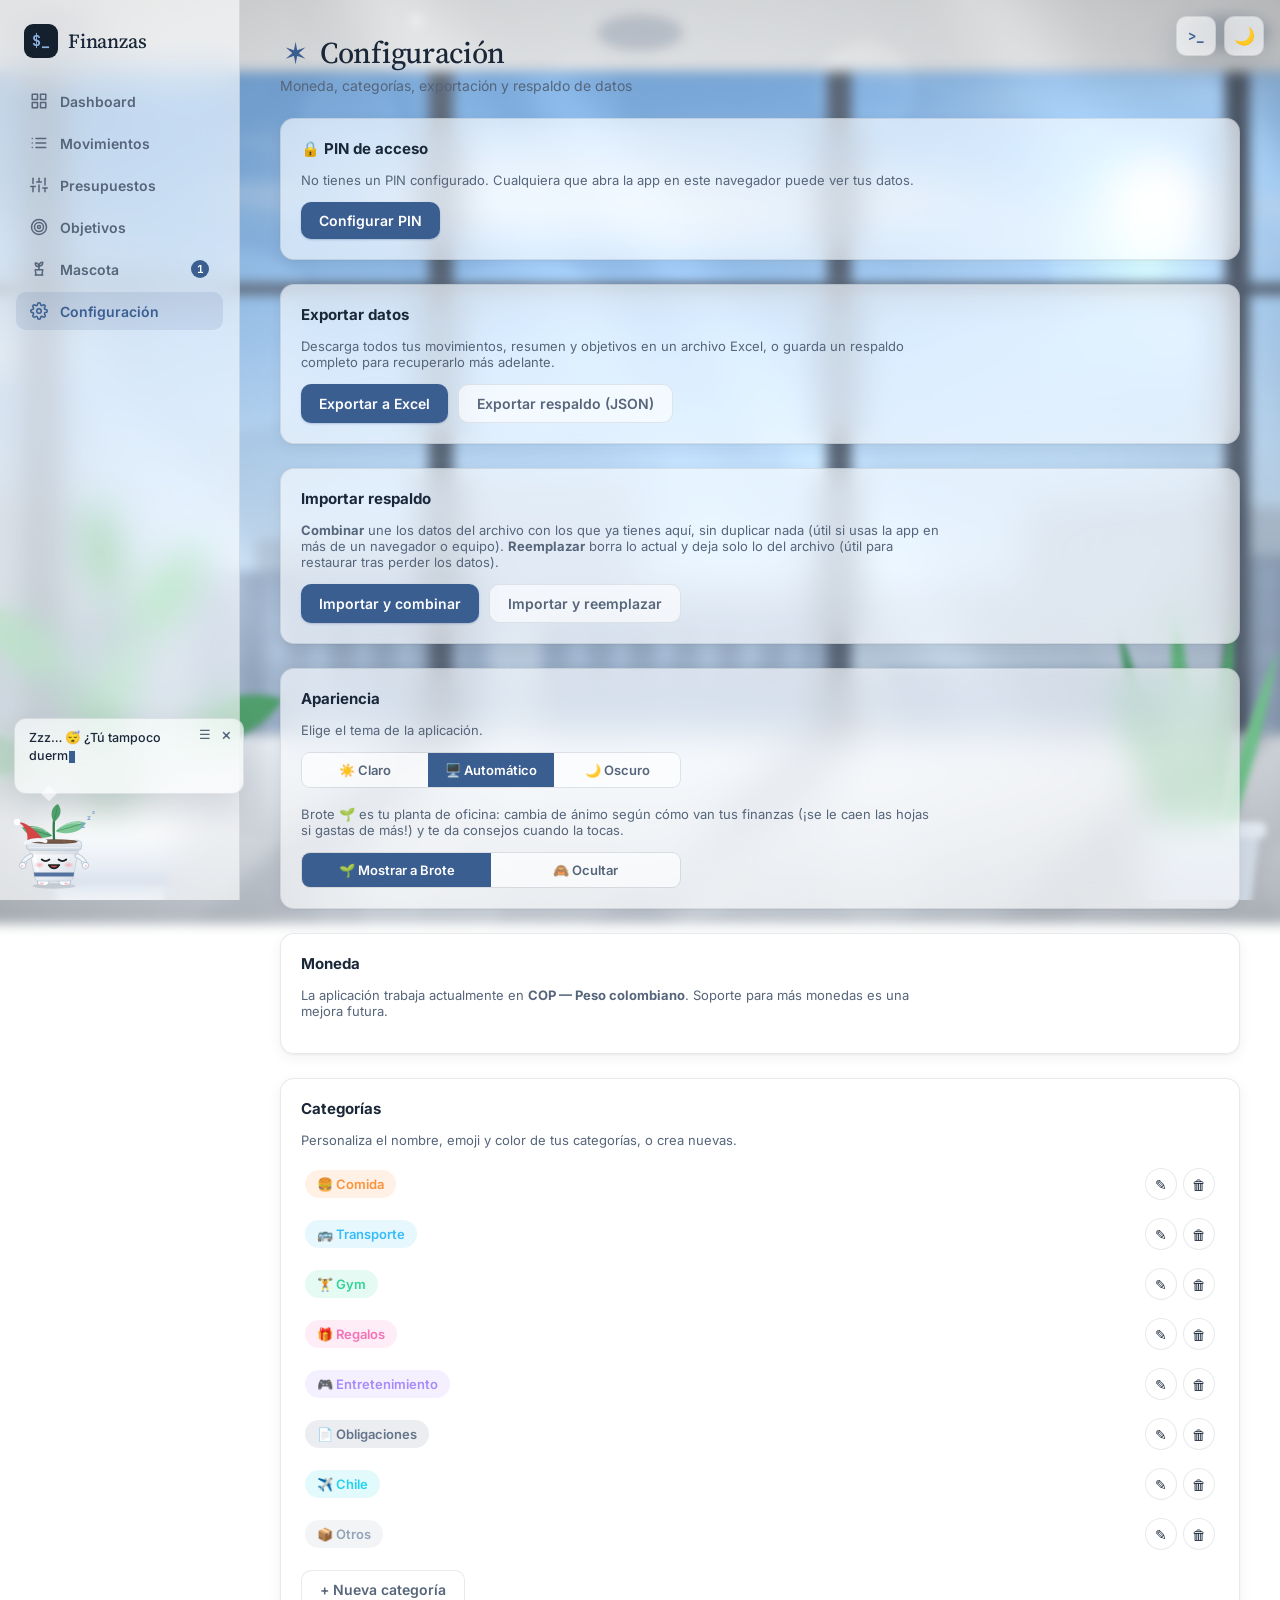
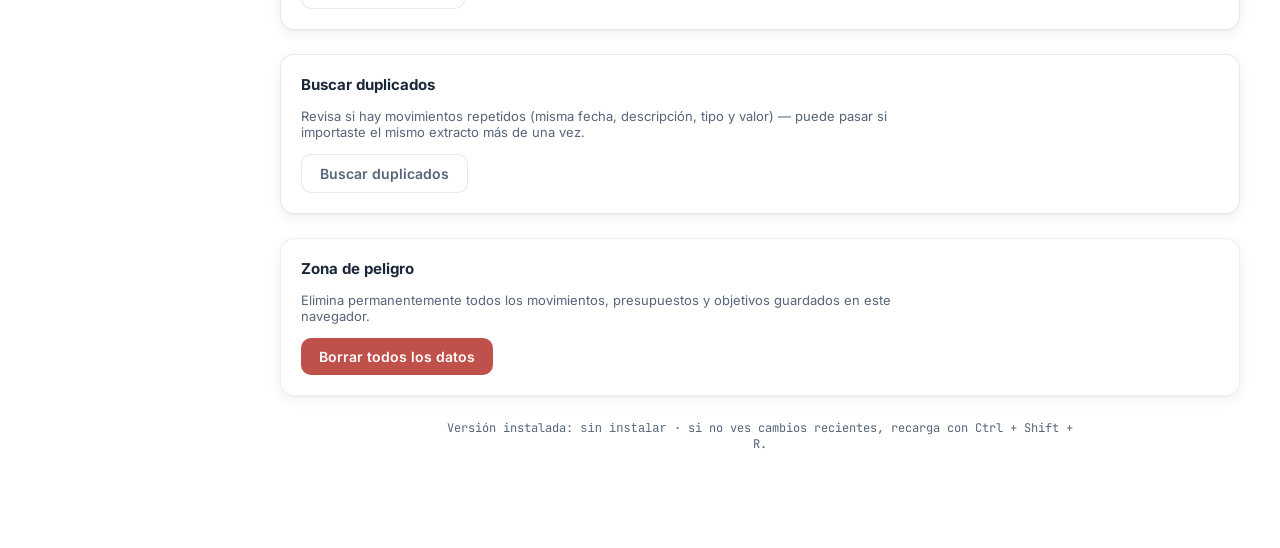
==== commit b242ba62: "Add rewards system for RPG: Implement chests, daily streaks, and achievements - Added a new script `" ====
--- a/configuracion.html
+++ b/configuracion.html
@@ -207,6 +207,7 @@
   <script src="js/mascota.js"></script>
   <script src="js/mascota-vida.js"></script>
   <script src="js/mascota-menu.js"></script>
+  <script src="js/mascota-recompensas.js"></script>
   <script src="js/comandos.js"></script>
   <script src="js/configuracion.js"></script>
   <script src="js/pwa.js"></script>
--- a/css/styles.css
+++ b/css/styles.css
@@ -2616,6 +2616,7 @@
   background: none;
   font: inherit;
   font-size: 14px;
+  font-weight: 600;
   text-align: left;
   cursor: pointer;
   position: relative;
@@ -2658,7 +2659,7 @@
 
 .mascota-menu {
   width: 100%;
-  max-width: 900px;
+  max-width: 1000px;
   max-height: calc(100vh - 32px);
   display: flex;
   flex-direction: column;
@@ -2741,6 +2742,7 @@
 
 .mascota-menu-titulo {
   text-align: center;
+  text-wrap: balance;
   font-family: var(--font-mono);
   font-size: 12px;
   color: var(--text-muted);
@@ -2815,10 +2817,10 @@
   border: none;
   background: none;
   font: inherit;
-  font-size: 13px;
+  font-size: 12.5px;
   font-weight: 600;
   color: var(--text-muted);
-  padding: 9px 12px;
+  padding: 9px 8px;
   border-bottom: 2px solid transparent;
   cursor: pointer;
   white-space: nowrap;
@@ -2934,7 +2936,7 @@
 .habilidad {
   display: grid;
   grid-template-columns: 40px 1fr;
-  grid-template-rows: auto auto;
+  grid-template-rows: 1fr auto;
   gap: 4px 10px;
   padding: 12px;
   border: 1px solid var(--border);
@@ -2972,7 +2974,7 @@
 }
 
 .habilidad > .btn,
-.habilidad > .hab-estado { grid-column: 2; justify-self: start; }
+.habilidad > .hab-estado { grid-column: 2; justify-self: start; align-self: end; }
 
 .hab-estado {
   font-family: var(--font-mono);
@@ -3030,6 +3032,8 @@
   display: flex;
   flex-direction: column;
   align-items: center;
+  justify-content: center;
+  min-height: 100px;
   gap: 5px;
   padding: 10px 6px;
   border: 1px solid var(--border);
@@ -3060,7 +3064,7 @@
   font-size: 18px;
 }
 
-.opcion-nombre { font-size: 12px; font-weight: 600; }
+.opcion-nombre { font-size: 12px; font-weight: 600; text-align: center; line-height: 1.25; }
 
 .opcion-precio {
   font-family: var(--font-mono);
@@ -3124,10 +3128,1111 @@
   background: var(--surface-alt);
 }
 
+
+/* ==== Cosmeticos nuevos ==== */
+
+/* Patrones de la maceta: usan el color de la franja */
+.mascota-patron {
+  fill: var(--brote-franja, #3b5e91);
+  stroke: var(--brote-franja, #3b5e91);
+  opacity: 0.3;
+}
+
+.patron { display: none; }
+.patron-lunares,
+.patron-estrellas,
+.patron-corazones { stroke: none; }
+.patron-rayas { fill: none; stroke-width: 3.2; }
+
+.mascota--patron-lunares .patron-lunares,
+.mascota--patron-rayas .patron-rayas,
+.mascota--patron-estrellas .patron-estrellas,
+.mascota--patron-corazones .patron-corazones { display: inline; }
+
+/* Estilos de ojos */
+.ojo-corazon,
+.ojo-brillo,
+.ojo-pestanas { display: none; }
+
+.mascota--ojos-pestanas .ojo-pestanas,
+.mascota--ojos-brillos .ojo-brillo,
+.mascota--ojos-corazon .ojo-corazon { display: inline; }
+.mascota--ojos-corazon .ojo-base { display: none; }
+
+.mascota--ojos-corazon .ojo-corazon {
+  transform-box: fill-box;
+  transform-origin: center;
+  animation: ojo-late 0.9s ease-in-out infinite;
+}
+
+@keyframes ojo-late {
+  0%, 100% { transform: scale(1); }
+  50% { transform: scale(1.18); }
+}
+
+.mascota--ojos-brillos .ojo-brillo {
+  transform-box: fill-box;
+  transform-origin: center;
+  animation: ojo-destella 1.6s ease-in-out infinite;
+}
+
+@keyframes ojo-destella {
+  0%, 100% { opacity: 1; transform: scale(1); }
+  50% { opacity: 0.5; transform: scale(0.6) rotate(45deg); }
+}
+
+/* Accesorios nuevos */
+.mascota--acc-copa .mascota-acc-copa,
+.mascota--acc-gorra .mascota-acc-gorra,
+.mascota--acc-audifonos .mascota-acc-audifonos,
+.mascota--acc-corbatin .mascota-acc-corbatin,
+.mascota--acc-halo .mascota-acc-halo,
+.mascota--acc-bigote .mascota-acc-bigote { display: inline; }
+
+/* Con sombrero o gorra no se pone el gorro de dormir/navideño */
+.mascota--acc-copa .mascota-gorro,
+.mascota--acc-gorra .mascota-gorro { display: none !important; }
+
+.mascota-acc-halo {
+  filter: drop-shadow(0 0 3px rgba(242, 201, 76, 0.9));
+  transform-box: fill-box;
+  transform-origin: center;
+  animation: halo-flota 2.4s ease-in-out infinite;
+}
+
+@keyframes halo-flota {
+  0%, 100% { transform: translateY(0); }
+  50% { transform: translateY(-2.5px); }
+}
+
+/* Estela al moverse */
+.mascota-estela {
+  position: fixed;
+  z-index: 34;
+  font-size: 13px;
+  line-height: 1;
+  pointer-events: none;
+  color: #8cc8ef;
+  transform: translate(-50%, -50%);
+  animation: estela-se-va 1.1s ease-out forwards;
+}
+
+@keyframes estela-se-va {
+  0% { opacity: 0.95; transform: translate(-50%, -50%) scale(1); }
+  100% { opacity: 0; transform: translate(calc(-50% + var(--dx)), calc(-50% - 22px)) scale(0.4) rotate(40deg); }
+}
+
+/* ==== Animaciones nuevas de la mascota ==== */
+
+/* Piensa (mano en la barbilla) y habla (mueve la boca) */
+.mascota--piensa .mascota-brazo-der { animation: none; transform: rotate(138deg); }
+
+.mascota--hablando .mascota-boca-celebrando {
+  display: inline;
+  animation: boca-habla 0.2s steps(2) infinite;
+}
+
+@keyframes boca-habla {
+  0% { opacity: 1; }
+  100% { opacity: 0; }
+}
+
+/* Poder (aprender habilidad): aura brillante */
+.mascota--poder .mascota-btn {
+  transform-origin: center bottom;
+  animation: mascota-poder 1.2s ease-out;
+}
+
+@keyframes mascota-poder {
+  0% { filter: drop-shadow(0 0 0 rgba(140, 176, 224, 0)); transform: scale(1); }
+  30% { filter: drop-shadow(0 0 14px rgba(140, 176, 224, 0.95)) drop-shadow(0 0 4px #fff); transform: scale(1.12) translateY(-6px); }
+  100% { filter: drop-shadow(0 0 0 rgba(140, 176, 224, 0)); transform: scale(1); }
+}
+
+/* Poof (cambio de look): se encoge, gira y vuelve */
+.mascota--poof .mascota-btn { animation: mascota-poof 0.6s cubic-bezier(0.3, 1.5, 0.5, 1); }
+
+@keyframes mascota-poof {
+  0% { transform: scale(1) rotate(0deg); }
+  35% { transform: scale(0.6, 0.6) rotate(-180deg); filter: brightness(1.6); }
+  100% { transform: scale(1) rotate(-360deg); filter: brightness(1); }
+}
+
+/* Subir de nivel: brillo dorado y crece un momento */
+.mascota--nivel .mascota-btn {
+  transform-origin: center bottom;
+  animation: mascota-nivel 1.6s ease-out;
+}
+
+@keyframes mascota-nivel {
+  0% { transform: scale(1); filter: drop-shadow(0 0 0 rgba(242, 201, 76, 0)); }
+  20% { transform: scale(1.3) translateY(-14px); filter: drop-shadow(0 0 18px rgba(242, 201, 76, 1)); }
+  45% { transform: scale(1.15) translateY(-8px) rotate(-6deg); }
+  70% { transform: scale(1.2) translateY(-10px) rotate(6deg); filter: drop-shadow(0 0 10px rgba(242, 201, 76, 0.8)); }
+  100% { transform: scale(1); filter: drop-shadow(0 0 0 rgba(242, 201, 76, 0)); }
+}
+
+.mascota-xp-monedas { color: #c99a1e; }
+.mascota-xp-gasto { color: var(--danger); }
+
+/* ==== Animaciones del menu ==== */
+.previa-escenario {
+  position: relative;
+  display: flex;
+  justify-content: center;
+  /* la corona, el halo y la flor sobresalen del dibujo: dejarles espacio */
+  padding-top: 30px;
+}
+
+.previa-boton {
+  border: none;
+  background: none;
+  padding: 0;
+  cursor: pointer;
+  border-radius: var(--radius);
+}
+
+.previa-boton:hover .mascota-menu-previa { animation: previa-mece 0.6s ease-in-out; }
+
+@keyframes previa-mece {
+  25% { transform: rotate(-5deg); }
+  75% { transform: rotate(5deg); }
+}
+
+.mascota-menu-previa {
+  transform-origin: center bottom;
+  transition: filter 0.3s ease;
+}
+
+.previa-salto { animation: mascota-salto 0.6s cubic-bezier(0.3, 1.6, 0.5, 1) !important; }
+.previa-risa { animation: mascota-risa 0.12s ease-in-out 6 !important; }
+.previa-giro { animation: mascota-poof 0.65s cubic-bezier(0.3, 1.5, 0.5, 1) !important; }
+.previa-poder { animation: mascota-poder 1.2s ease-out !important; }
+.previa-regada .mascota-hoja-izq { animation: mascota-crece-izq 1.6s ease-out; }
+.previa-regada .mascota-hoja-der { animation: mascota-crece-der 1.6s ease-out; }
+.previa-regada .mascota-hoja-top { animation: mascota-crece-top 1.6s ease-out; }
+.previa-no { animation: mascota-sacudida 0.45s ease !important; }
+
+.previa-nace { animation: previa-nace 0.8s cubic-bezier(0.3, 1.5, 0.5, 1) !important; }
+
+@keyframes previa-nace {
+  0% { transform: translateY(-60px) scale(0.3); opacity: 0; }
+  60% { transform: translateY(6px) scale(1.1, 0.9); opacity: 1; }
+  100% { transform: translateY(0) scale(1); }
+}
+
+.previa-particula,
+.previa-gota {
+  position: absolute;
+  bottom: 55%;
+  pointer-events: none;
+  font-size: 18px;
+}
+
+.previa-particula { animation: mascota-corazon-sube 1.3s ease-out both; }
+
+.previa-gota {
+  bottom: 70%;
+  width: 5px;
+  height: 11px;
+  border-radius: 50% 50% 50% 50% / 60% 60% 40% 40%;
+  background: #8cc8ef;
+  animation: mascota-agua-cae 0.65s ease-in 2 both;
+}
+
+.previa-nube {
+  position: absolute;
+  top: -6px;
+  left: 50%;
+  font-size: 36px;
+  pointer-events: none;
+  animation: mascota-nube 1.7s ease-in-out forwards;
+}
+
+/* Contadores que laten al cambiar */
+.recurso-pulso { animation: recurso-pulso 0.6s ease-out; }
+.recurso-baja { animation: recurso-baja 0.6s ease-out; }
+
+@keyframes recurso-pulso {
+  30% { transform: scale(1.35); color: var(--success); }
+}
+
+@keyframes recurso-baja {
+  30% { transform: scale(0.85); color: var(--danger); }
+}
+
+.mascota-menu-recursos > span { display: inline-block; }
+
+.moneda-voladora {
+  position: fixed;
+  left: 0;
+  top: 0;
+  z-index: 80;
+  font-size: 18px;
+  margin: -10px 0 0 -10px;
+  pointer-events: none;
+}
+
+/* Aviso de abajo */
+.aviso-entra { animation: aviso-entra 0.35s cubic-bezier(0.3, 1.4, 0.5, 1); }
+
+@keyframes aviso-entra {
+  from { opacity: 0; transform: translateY(6px); }
+  to { opacity: 1; transform: translateY(0); }
+}
+
+/* Cambio de pestaña y entrada escalonada de las tarjetas */
+.panel-entra { animation: panel-entra 0.3s ease-out; }
+
+@keyframes panel-entra {
+  from { opacity: 0; transform: translateX(14px); }
+  to { opacity: 1; transform: translateX(0); }
+}
+
+.panel-entra .mision,
+.panel-entra .habilidad,
+.panel-entra .opcion,
+.panel-entra .ficha-mascota { animation: tarjeta-entra 0.35s ease-out both; }
+
+@keyframes tarjeta-entra {
+  from { opacity: 0; transform: translateY(8px); }
+  to { opacity: 1; transform: translateY(0); }
+}
+
+/* Mision lista para reclamar: brillo que pasa y boton que late */
+.mision-completa:not(.mision-reclamada) {
+  position: relative;
+  overflow: hidden;
+}
+
+.mision-completa:not(.mision-reclamada)::after {
+  content: '';
+  position: absolute;
+  inset: 0;
+  background: linear-gradient(100deg, transparent 30%, rgba(255, 255, 255, 0.55) 50%, transparent 70%);
+  transform: translateX(-100%);
+  animation: mision-brillo 2.4s ease-in-out infinite;
+  pointer-events: none;
+}
+
+@keyframes mision-brillo {
+  60%, 100% { transform: translateX(100%); }
+}
+
+.btn-reclamar,
+.btn-aprender { animation: boton-late 1.4s ease-in-out infinite; }
+
+@keyframes boton-late {
+  0%, 100% { transform: scale(1); box-shadow: 0 0 0 0 rgba(var(--primary-rgb), 0.4); }
+  50% { transform: scale(1.05); box-shadow: 0 0 0 6px rgba(var(--primary-rgb), 0); }
+}
+
+.misiones-hora .mision { border-style: dashed; }
+
+/* Tarjeta recien aprendida / cosmetico recien puesto */
+.habilidad.recien { animation: habilidad-recien 1s ease-out; }
+
+@keyframes habilidad-recien {
+  0% { transform: scale(1); box-shadow: 0 0 0 0 rgba(var(--primary-rgb), 0.6); }
+  40% { transform: scale(1.04); box-shadow: 0 0 0 10px rgba(var(--primary-rgb), 0); }
+  100% { transform: scale(1); }
+}
+
+.opcion.recien { animation: opcion-recien 0.55s cubic-bezier(0.3, 1.6, 0.5, 1); }
+
+@keyframes opcion-recien {
+  0% { transform: scale(0.85); }
+  100% { transform: scale(1); }
+}
+
+.opcion.en-venta:hover .opcion-precio { color: #c99a1e; font-weight: 700; }
+
+/* Cartel de nivel en el menu */
+.menu-nivel {
+  position: absolute;
+  inset: 0;
+  z-index: 5;
+  display: flex;
+  flex-direction: column;
+  align-items: center;
+  justify-content: center;
+  gap: 4px;
+  background: radial-gradient(circle, rgba(242, 201, 76, 0.35), rgba(8, 14, 24, 0.55) 70%);
+  pointer-events: none;
+  animation: menu-nivel 2.6s ease-in-out forwards;
+}
+
+.menu-nivel span { font-size: 54px; animation: menu-nivel-icono 1s cubic-bezier(0.3, 1.6, 0.5, 1); }
+.menu-nivel strong { font-family: var(--font-mono); font-size: 34px; color: #fff6c9; text-shadow: 0 2px 12px rgba(242, 201, 76, 0.9); }
+.menu-nivel small { font-family: var(--font-mono); color: #fff; font-size: 13px; }
+
+@keyframes menu-nivel {
+  0% { opacity: 0; }
+  12%, 80% { opacity: 1; }
+  100% { opacity: 0; }
+}
+
+@keyframes menu-nivel-icono {
+  from { transform: scale(0) rotate(-90deg); }
+  to { transform: scale(1) rotate(0deg); }
+}
+
+.mascota-menu { position: relative; }
+
+@media (prefers-reduced-motion: reduce) {
+  .panel-entra,
+  .panel-entra *,
+  .btn-reclamar,
+  .btn-aprender,
+  .mision-completa::after,
+  .mascota-menu-previa,
+  .mascota-menu-previa *,
+  .mascota-estela { animation: none !important; }
+}
+
+
+/* ==== Diseño de la mascota: cejas, ojos estrella y accesorios de cofre ==== */
+.mascota-cejas path { display: none; }
+.mascota--preocupada .ceja-triste,
+.mascota--sediento .ceja-triste,
+.mascota--celebrando .ceja-alegre,
+.mascota--feliz.mascota--hablando .ceja-alegre { display: inline; }
+
+.ojo-estrella { display: none; }
+.mascota--ojos-estrella .ojo-estrella { display: inline; }
+.mascota--ojos-estrella .ojo-base { display: none; }
+
+.mascota--acc-capa .mascota-acc-capa,
+.mascota--acc-alas .mascota-acc-alas,
+.mascota--acc-antenas .mascota-acc-antenas,
+.mascota--acc-corona-flores .mascota-acc-corona-flores,
+.mascota--acc-flor .mascota-acc-flor { display: inline; }
+
+.ala {
+  transform-box: fill-box;
+  animation: ala-aletea 0.9s ease-in-out infinite alternate;
+}
+.ala-izq { transform-origin: right center; }
+.ala-der { transform-origin: left center; animation-name: ala-aletea-der; }
+
+@keyframes ala-aletea { from { transform: rotate(8deg); } to { transform: rotate(-14deg); } }
+@keyframes ala-aletea-der { from { transform: rotate(-8deg); } to { transform: rotate(14deg); } }
+
+.mascota--en-aire .ala,
+.mascota--saltando .ala { animation-duration: 0.18s; }
+
+.capa-tela {
+  transform-box: fill-box;
+  transform-origin: center top;
+  animation: capa-ondea 2.4s ease-in-out infinite alternate;
+}
+
+@keyframes capa-ondea { from { transform: skewX(-3deg); } to { transform: skewX(3deg); } }
+
+.mascota--caminando .capa-tela,
+.mascota--en-aire .capa-tela { animation-duration: 0.4s; }
+
+.antena {
+  transform-box: fill-box;
+  transform-origin: center bottom;
+  animation: antena-rebota 1.2s ease-in-out infinite alternate;
+}
+
+@keyframes antena-rebota { from { transform: rotate(-6deg); } to { transform: rotate(6deg); } }
+
+/* ==== Cosmeticos exclusivos en la tienda ==== */
+.opcion.exclusiva { position: relative; }
+.opcion.exclusiva .opcion-precio { font-weight: 700; }
+.opcion.rareza-comun { --rareza: #8fa1b8; }
+.opcion.rareza-raro { --rareza: #4b9fd6; }
+.opcion.rareza-epico { --rareza: #9b6bf2; }
+.opcion.rareza-legendario { --rareza: #e0a832; }
+.opcion.exclusiva { border-color: var(--rareza); box-shadow: inset 0 0 0 1px var(--rareza), 0 0 12px -4px var(--rareza); }
+.opcion.exclusiva .opcion-precio { color: var(--rareza); }
+.opcion.sin-tener .muestra { filter: grayscale(0.4) brightness(0.95); }
+.opcion.sin-tener::after {
+  content: '🎁';
+  position: absolute;
+  top: 4px;
+  right: 6px;
+  font-size: 12px;
+}
+
+/* ==== Cofre en miniatura (iconos) ==== */
+.cofre-mini {
+  display: inline-flex;
+  width: 38px;
+  height: 34px;
+  flex-shrink: 0;
+}
+
+.cofre-mini svg { width: 100%; height: 100%; overflow: visible; }
+
+/* Colores de los cofres por rareza */
+.cofre-comun { --cofre-1: #c08a52; --cofre-2: #8a5a2e; --cofre-borde: #5c3a1c; --cofre-metal: #a9b4c2; --cofre-brillo: rgba(200, 214, 230, 0.75); }
+.cofre-raro { --cofre-1: #3f86c9; --cofre-2: #23558a; --cofre-borde: #183b62; --cofre-metal: #dbe8f5; --cofre-brillo: rgba(75, 159, 214, 0.85); }
+.cofre-epico { --cofre-1: #8b5cf6; --cofre-2: #5b33b8; --cofre-borde: #3b2178; --cofre-metal: #f2c94c; --cofre-brillo: rgba(155, 107, 242, 0.9); }
+.cofre-legendario { --cofre-1: #f2c94c; --cofre-2: #c99a1e; --cofre-borde: #8a6a12; --cofre-metal: #fff6d6; --cofre-brillo: rgba(255, 210, 90, 1); }
+
+.cf-cuerpo { fill: var(--cofre-1); }
+.cf-sombra { fill: var(--cofre-2); opacity: 0.45; }
+.cf-metal { fill: var(--cofre-metal); }
+.cf-borde-linea { fill: none; stroke: var(--cofre-borde); stroke-width: 3; }
+.cf-brillo { fill: none; stroke: #fff; stroke-opacity: 0.45; stroke-width: 3; stroke-linecap: round; }
+.cf-ojo { fill: var(--cofre-borde); }
+.cofre-sombra { fill: rgba(0, 0, 0, 0.25); }
+
+.cofre-mini.cofre-epico svg,
+.cofre-mini.cofre-legendario svg { filter: drop-shadow(0 0 5px var(--cofre-brillo)); }
+
+/* ==== Apertura del cofre ==== */
+.cofre-overlay {
+  position: fixed;
+  inset: 0;
+  z-index: 90;
+  display: flex;
+  align-items: center;
+  justify-content: center;
+  padding: 16px;
+  background: radial-gradient(circle at 50% 45%, rgba(20, 30, 50, 0.55), rgba(5, 9, 16, 0.88));
+  -webkit-backdrop-filter: blur(6px);
+  backdrop-filter: blur(6px);
+  animation: overlay-entra 0.25s ease both;
+  overflow: hidden;
+}
+
+.cofre-overlay.saliendo { animation: cofre-sale 0.3s ease forwards; }
+
+@keyframes cofre-sale { to { opacity: 0; } }
+
+.cofre-escena {
+  position: relative;
+  z-index: 2;
+  display: flex;
+  flex-direction: column;
+  align-items: center;
+  gap: 10px;
+  max-width: 560px;
+  width: 100%;
+  text-align: center;
+  color: #fff;
+}
+
+.cofre-origen {
+  font-family: var(--font-mono);
+  font-size: 13px;
+  color: rgba(255, 255, 255, 0.75);
+}
+
+.cofre-titulo {
+  font-family: var(--font-serif);
+  font-weight: 600;
+  font-size: 34px;
+  color: #fff;
+  text-shadow: 0 0 22px var(--cofre-brillo);
+  animation: cofre-titulo 0.6s cubic-bezier(0.3, 1.5, 0.5, 1) both;
+}
+
+@keyframes cofre-titulo {
+  from { opacity: 0; transform: translateY(-20px) scale(0.8); }
+  to { opacity: 1; transform: none; }
+}
+
+.cofre-caja {
+  border: none;
+  background: none;
+  padding: 0;
+  width: 220px;
+  height: 200px;
+  cursor: pointer;
+  filter: drop-shadow(0 0 22px var(--cofre-brillo));
+  animation: cofre-cae 0.7s cubic-bezier(0.3, 1.4, 0.5, 1) both, cofre-espera 1.4s ease-in-out 0.7s infinite;
+}
+
+.cofre-caja svg { width: 100%; height: 100%; overflow: visible; }
+.cofre-caja:hover { filter: drop-shadow(0 0 34px var(--cofre-brillo)) brightness(1.08); }
+
+@keyframes cofre-cae {
+  0% { transform: translateY(-260px) scale(0.6); }
+  70% { transform: translateY(10px) scale(1.05, 0.92); }
+  100% { transform: translateY(0) scale(1); }
+}
+
+@keyframes cofre-espera {
+  0%, 100% { transform: rotate(0deg) scale(1); }
+  10% { transform: rotate(-4deg) scale(1.02); }
+  20% { transform: rotate(4deg) scale(1.02); }
+  30% { transform: rotate(0deg) scale(1); }
+}
+
+.cofre-ayuda {
+  font-family: var(--font-mono);
+  font-size: 13px;
+  color: rgba(255, 255, 255, 0.85);
+  animation: cofre-ayuda 1.2s ease-in-out infinite alternate;
+}
+
+@keyframes cofre-ayuda { from { opacity: 0.45; } to { opacity: 1; } }
+
+.cofre-overlay.agitando .cofre-caja { animation: cofre-agita 0.7s ease-in; }
+
+@keyframes cofre-agita {
+  0% { transform: scale(1); }
+  15% { transform: rotate(-9deg) scale(1.05); }
+  30% { transform: rotate(9deg) scale(1.08); }
+  45% { transform: rotate(-11deg) scale(1.1); }
+  60% { transform: rotate(11deg) scale(1.13); }
+  75% { transform: rotate(-6deg) scale(1.16); filter: brightness(1.4); }
+  100% { transform: rotate(0deg) scale(1.2); filter: brightness(1.8); }
+}
+
+.cofre-tapa,
+.cofre-candado { transition: transform 0.55s cubic-bezier(0.3, 1.4, 0.5, 1), opacity 0.4s ease; }
+
+.cofre-overlay.abierto .cofre-tapa { transform: translate(-6px, -26px) rotate(-24deg); transform-origin: 14px 55px; }
+.cofre-overlay.abierto .cofre-candado { transform: translate(18px, 60px) rotate(70deg); opacity: 0; }
+.cofre-overlay.abierto .cofre-caja { animation: none; transform: scale(0.82); filter: drop-shadow(0 0 40px var(--cofre-brillo)); }
+.cofre-overlay.abierto .cofre-ayuda { display: none; }
+
+/* Rayos de luz girando detras y destello al abrir */
+.cofre-rayos {
+  position: absolute;
+  left: 50%;
+  top: 45%;
+  width: 1200px;
+  height: 1200px;
+  margin: -600px 0 0 -600px;
+  background: repeating-conic-gradient(from 0deg, var(--cofre-brillo) 0deg 7deg, transparent 7deg 22deg);
+  -webkit-mask-image: radial-gradient(circle, #000 0%, transparent 55%);
+  mask-image: radial-gradient(circle, #000 0%, transparent 55%);
+  opacity: 0;
+  transform: scale(0.3);
+  transition: opacity 0.6s ease, transform 0.8s ease;
+  animation: cofre-rayos-giran 14s linear infinite;
+  pointer-events: none;
+}
+
+.cofre-overlay.agitando .cofre-rayos { opacity: 0.25; transform: scale(0.6); }
+.cofre-overlay.abierto .cofre-rayos { opacity: 0.6; transform: scale(1); }
+
+@keyframes cofre-rayos-giran { to { rotate: 360deg; } }
+
+.cofre-luz {
+  position: absolute;
+  inset: 0;
+  background: radial-gradient(circle at 50% 45%, #fff, transparent 60%);
+  opacity: 0;
+  pointer-events: none;
+}
+
+.cofre-overlay.abierto .cofre-luz { animation: cofre-destello 0.7s ease-out; }
+
+@keyframes cofre-destello {
+  0% { opacity: 0.95; }
+  100% { opacity: 0; }
+}
+
+.cofre-chispa {
+  position: fixed;
+  left: 0;
+  top: 0;
+  z-index: 95;
+  font-size: 22px;
+  margin: -11px 0 0 -11px;
+  pointer-events: none;
+}
+
+/* Premios */
+.cofre-premios {
+  display: flex;
+  flex-wrap: wrap;
+  justify-content: center;
+  gap: 10px;
+  margin-top: -6px;
+}
+
+.premio {
+  display: flex;
+  flex-direction: column;
+  align-items: center;
+  gap: 2px;
+  min-width: 96px;
+  padding: 12px 14px;
+  border-radius: 14px;
+  background: rgba(255, 255, 255, 0.12);
+  border: 1px solid rgba(255, 255, 255, 0.25);
+  color: #fff;
+  animation: premio-sale 0.6s cubic-bezier(0.3, 1.6, 0.5, 1) both;
+}
+
+.premio-icono { font-size: 28px; }
+.premio strong { font-family: var(--font-mono); font-size: 22px; }
+.premio small { font-size: 11px; opacity: 0.85; }
+.premio-punto { border-color: #f2c94c; box-shadow: 0 0 18px rgba(242, 201, 76, 0.6); }
+
+@keyframes premio-sale {
+  0% { opacity: 0; transform: translateY(40px) scale(0.4) rotateY(90deg); }
+  100% { opacity: 1; transform: none; }
+}
+
+.premio-item {
+  --rareza: #8fa1b8;
+  min-width: 180px;
+  position: relative;
+  overflow: hidden;
+  padding-top: 30px;
+  border: 2px solid var(--rareza);
+  background: radial-gradient(circle at 50% 30%, color-mix(in srgb, var(--rareza) 45%, transparent), rgba(255, 255, 255, 0.08));
+  box-shadow: 0 0 30px -4px var(--rareza);
+}
+
+.premio-item.rareza-raro { --rareza: #4b9fd6; }
+.premio-item.rareza-epico { --rareza: #9b6bf2; }
+.premio-item.rareza-legendario { --rareza: #f2c94c; }
+.premio-item .mascota-btn { width: 110px; height: 102px; }
+
+.premio-item::before {
+  content: '';
+  position: absolute;
+  inset: 0;
+  border-radius: inherit;
+  background: linear-gradient(110deg, transparent 35%, rgba(255, 255, 255, 0.5) 50%, transparent 65%);
+  animation: mision-brillo 2.2s ease-in-out infinite;
+  pointer-events: none;
+}
+
+.premio-etiqueta {
+  position: absolute;
+  top: 0;
+  left: 0;
+  right: 0;
+  padding: 4px 6px;
+  font-family: var(--font-mono);
+  font-size: 11px;
+  font-weight: 800;
+  letter-spacing: 0.08em;
+  color: #111827;
+  background: var(--rareza);
+}
+
+.cofre-botones {
+  display: flex;
+  gap: 10px;
+  justify-content: center;
+  min-height: 42px;
+  animation: premio-sale 0.5s ease 0.6s both;
+}
+
+.cofre-botones:empty { animation: none; }
+
+/* ==== Mision relampago y bonos ==== */
+.relampago {
+  position: relative;
+  margin-bottom: 12px;
+  padding: 12px 14px;
+  border-radius: var(--radius-sm);
+  background:
+    linear-gradient(var(--surface-solid), var(--surface-solid)) padding-box,
+    linear-gradient(120deg, #f2c94c, #f97316, #9b6bf2, #4b9fd6, #f2c94c) border-box;
+  background-size: 100% 100%, 300% 300%;
+  border: 2px solid transparent;
+  animation: relampago-borde 4s linear infinite;
+}
+
+@keyframes relampago-borde {
+  to { background-position: 0 0, 300% 0; }
+}
+
+.relampago-hecho { opacity: 0.6; animation: none; }
+
+.relampago-cabecera {
+  display: flex;
+  align-items: center;
+  gap: 8px;
+  margin-bottom: 8px;
+  font-size: 14px;
+}
+
+.relampago-rayo {
+  font-size: 18px;
+  animation: rayo-late 1.2s ease-in-out infinite;
+}
+
+@keyframes rayo-late {
+  0%, 100% { transform: scale(1) rotate(0deg); }
+  50% { transform: scale(1.3) rotate(-10deg); }
+}
+
+.relampago-tiempo {
+  margin-left: auto;
+  font-family: var(--font-mono);
+  font-size: 11px;
+  color: var(--warning);
+  font-weight: 700;
+}
+
+.relampago-cuerpo {
+  display: grid;
+  grid-template-columns: 1fr auto auto;
+  align-items: center;
+  gap: 12px;
+}
+
+.relampago .mision-texto { font-size: 13px; font-weight: 600; gap: 6px; }
+.relampago-listo { box-shadow: 0 0 22px -4px rgba(242, 184, 75, 0.8); }
+
+.bonos {
+  display: grid;
+  grid-template-columns: 1fr 1fr;
+  gap: 8px;
+  margin-bottom: 16px;
+}
+
+.bono {
+  display: flex;
+  align-items: center;
+  gap: 10px;
+  padding: 10px 12px;
+  border: 1px dashed var(--border);
+  border-radius: var(--radius-sm);
+  background: var(--surface-solid);
+}
+
+.bono-texto { display: flex; flex-direction: column; gap: 2px; flex: 1; min-width: 0; }
+.bono-texto strong { font-size: 12.5px; }
+.bono-texto span { font-family: var(--font-mono); font-size: 10.5px; color: var(--text-muted); }
+.bono-listo { border-style: solid; border-color: var(--success); background: var(--success-soft); }
+.bono-listo .cofre-mini { animation: cofre-espera 1.4s ease-in-out infinite; }
+.bono-hecho { opacity: 0.6; }
+
+/* ==== Pestaña Recompensas ==== */
+.racha-cabecera {
+  display: flex;
+  align-items: center;
+  gap: 12px;
+  padding: 12px 14px;
+  margin-bottom: 12px;
+  border-radius: var(--radius-sm);
+  background: linear-gradient(120deg, rgba(249, 115, 22, 0.16), rgba(242, 201, 76, 0.16));
+}
+
+.racha-cabecera div { display: flex; flex-direction: column; gap: 2px; }
+.racha-cabecera strong { font-size: 16px; }
+.racha-cabecera span { font-size: 12px; color: var(--text-muted); }
+
+.racha-fuego {
+  font-size: 32px;
+  animation: fuego-baila 0.8s ease-in-out infinite alternate;
+  display: inline-block;
+}
+
+@keyframes fuego-baila {
+  from { transform: scale(1) rotate(-4deg); }
+  to { transform: scale(1.12) rotate(4deg); }
+}
+
+.calendario {
+  display: grid;
+  grid-template-columns: repeat(7, minmax(0, 1fr));
+  gap: 8px;
+  margin-bottom: 18px;
+}
+
+.dia {
+  display: flex;
+  flex-direction: column;
+  align-items: center;
+  justify-content: space-between;
+  gap: 4px;
+  min-height: 118px;
+  padding: 10px 4px;
+  border: 1px solid var(--border);
+  border-radius: var(--radius-sm);
+  background: var(--surface-solid);
+  text-align: center;
+}
+
+.dia-numero { font-family: var(--font-mono); font-size: 10px; color: var(--text-muted); font-weight: 700; }
+.dia-icono { font-size: 24px; }
+.dia strong { font-size: 12px; }
+.dia-check { font-size: 13px; color: var(--success); font-weight: 700; }
+.dia-hecho { opacity: 0.55; }
+.dia .btn-mini { padding: 5px 8px; font-size: 11px; }
+
+.dia-hoy {
+  border: 2px solid #f2b84b;
+  box-shadow: 0 0 18px -2px rgba(242, 184, 75, 0.8);
+  animation: dia-hoy 1.6s ease-in-out infinite;
+}
+
+@keyframes dia-hoy {
+  0%, 100% { transform: translateY(0); }
+  50% { transform: translateY(-4px); }
+}
+
+.dia-final {
+  background: linear-gradient(160deg, rgba(242, 201, 76, 0.22), var(--surface-solid));
+  border-color: #e0a832;
+}
+
+.dia-final .cofre-mini { width: 46px; height: 42px; }
+
+.info-cofres {
+  display: grid;
+  grid-template-columns: repeat(auto-fill, minmax(250px, 1fr));
+  gap: 10px;
+}
+
+.info-cofre {
+  display: flex;
+  gap: 12px;
+  padding: 12px;
+  border-radius: var(--radius-sm);
+  border: 1px solid var(--border);
+  background: var(--surface-solid);
+}
+
+.info-cofre .cofre-mini { width: 54px; height: 48px; }
+.info-cofre > div { display: flex; flex-direction: column; gap: 3px; min-width: 0; }
+.info-cofre strong { font-size: 14px; }
+.info-cofre span { font-size: 11.5px; color: var(--text-muted); }
+.info-cofre.cofre-legendario { border-color: #e0a832; box-shadow: 0 0 16px -6px rgba(242, 184, 75, 0.9); }
+.info-cofre.cofre-epico { border-color: #9b6bf2; }
+
+.exclusivos-lista { display: flex; flex-wrap: wrap; gap: 4px; margin-top: 4px; }
+
+.exclusivo {
+  width: 26px;
+  height: 26px;
+  border-radius: 8px;
+  display: inline-flex;
+  align-items: center;
+  justify-content: center;
+  background: var(--surface-alt);
+  font-size: 14px;
+  filter: grayscale(1);
+  opacity: 0.55;
+}
+
+.exclusivo.lo-tiene { filter: none; opacity: 1; box-shadow: inset 0 0 0 1.5px var(--success); }
+
+.menu-badge-brilla { animation: badge-brilla 1.2s ease-in-out infinite; background: #f2b84b; color: #1f2937; }
+
+@keyframes badge-brilla {
+  0%, 100% { box-shadow: 0 0 0 0 rgba(242, 184, 75, 0.7); }
+  50% { box-shadow: 0 0 0 5px rgba(242, 184, 75, 0); }
+}
+
+/* ==== Perfil y logros ==== */
+.perfil-cabecera {
+  display: flex;
+  align-items: center;
+  gap: 16px;
+  margin-bottom: 12px;
+}
+
+.perfil-avatar {
+  width: 92px;
+  height: 92px;
+  flex-shrink: 0;
+  border-radius: 50%;
+  display: flex;
+  align-items: center;
+  justify-content: center;
+  background: radial-gradient(circle at 50% 40%, var(--primary-soft), var(--surface-alt));
+  border: 3px solid var(--primary);
+  box-shadow: 0 0 0 4px var(--primary-soft);
+  overflow: hidden;
+}
+
+.perfil-avatar .mascota-btn { width: 74px; height: 70px; margin-top: 10px; }
+.perfil-emoji { font-size: 46px; }
+.perfil-datos { flex: 1; min-width: 0; }
+.perfil-datos .menu-form { margin-bottom: 4px; }
+.perfil-titulo { font-family: var(--font-serif); font-size: 18px; font-weight: 600; }
+.perfil-sub { font-family: var(--font-mono); font-size: 11.5px; color: var(--text-muted); }
+
+.avatares {
+  display: flex;
+  flex-wrap: wrap;
+  gap: 6px;
+  margin-bottom: 16px;
+}
+
+.avatar-op {
+  width: 38px;
+  height: 38px;
+  border-radius: 50%;
+  border: 1px solid var(--border);
+  background: var(--surface-solid);
+  font-size: 19px;
+  cursor: pointer;
+  transition: transform 0.15s ease;
+}
+
+.avatar-op:hover { transform: scale(1.12); }
+.avatar-op.activo { border: 2px solid var(--primary); box-shadow: 0 0 0 3px var(--primary-soft); }
+
+.estadisticas {
+  display: grid;
+  grid-template-columns: repeat(auto-fill, minmax(118px, 1fr));
+  gap: 8px;
+  margin-bottom: 16px;
+}
+
+.estadistica {
+  display: flex;
+  flex-direction: column;
+  align-items: center;
+  gap: 1px;
+  padding: 10px 6px;
+  border: 1px solid var(--border);
+  border-radius: var(--radius-sm);
+  background: var(--surface-solid);
+}
+
+.estadistica span { font-size: 18px; }
+.estadistica strong { font-family: var(--font-mono); font-size: 18px; }
+.estadistica small { font-size: 10.5px; color: var(--text-muted); text-align: center; }
+
+.logros {
+  display: grid;
+  grid-template-columns: repeat(auto-fill, minmax(240px, 1fr));
+  gap: 8px;
+}
+
+.logro {
+  display: flex;
+  gap: 10px;
+  padding: 10px 12px;
+  border: 1px solid var(--border);
+  border-radius: var(--radius-sm);
+  background: var(--surface-solid);
+}
+
+.logro-icono {
+  width: 42px;
+  height: 42px;
+  flex-shrink: 0;
+  border-radius: 12px;
+  display: flex;
+  align-items: center;
+  justify-content: center;
+  font-size: 22px;
+  background: var(--surface-alt);
+  filter: grayscale(1);
+  opacity: 0.5;
+}
+
+.logro-info { display: flex; flex-direction: column; gap: 3px; min-width: 0; flex: 1; }
+.logro-info strong { font-size: 13px; }
+.logro-info span { font-size: 11.5px; color: var(--text-muted); }
+.logro-info small { font-family: var(--font-mono); font-size: 10.5px; color: var(--text-muted); }
+
+.logro.logrado { border-color: rgba(242, 184, 75, 0.7); background: linear-gradient(135deg, rgba(242, 201, 76, 0.14), var(--surface-solid)); }
+.logro.logrado .logro-icono { filter: none; opacity: 1; background: linear-gradient(135deg, #fff3c4, #f2c94c); box-shadow: 0 0 12px -2px rgba(242, 184, 75, 0.8); }
+.logro.logrado small { color: #b8862a; font-weight: 700; }
+
+/* Banner de logro desbloqueado */
+.logro-banner {
+  position: fixed;
+  top: 18px;
+  /* es solo un aviso: no debe bloquear clics en lo que tape (pestañas del menu) */
+  pointer-events: none;
+  left: 50%;
+  z-index: 100;
+  display: flex;
+  align-items: center;
+  gap: 12px;
+  min-width: 300px;
+  padding: 12px 18px 12px 12px;
+  border-radius: 16px;
+  background: linear-gradient(135deg, #1f2937, #111827);
+  color: #fff;
+  border: 2px solid #f2c94c;
+  box-shadow: 0 12px 40px rgba(0, 0, 0, 0.45), 0 0 24px rgba(242, 201, 76, 0.55);
+  overflow: hidden;
+  transform: translateX(-50%);
+  animation: banner-entra 0.6s cubic-bezier(0.3, 1.5, 0.5, 1) both;
+}
+
+.logro-banner::after {
+  content: '';
+  position: absolute;
+  inset: 0;
+  background: linear-gradient(110deg, transparent 35%, rgba(255, 255, 255, 0.35) 50%, transparent 65%);
+  animation: mision-brillo 1.8s ease-in-out 0.4s infinite;
+  pointer-events: none;
+}
+
+.logro-banner.saliendo { animation: banner-sale 0.4s ease forwards; }
+
+@keyframes banner-entra {
+  from { transform: translate(-50%, -120px) scale(0.8); }
+  to { transform: translate(-50%, 0) scale(1); }
+}
+
+@keyframes banner-sale { to { transform: translate(-50%, -120px); opacity: 0; } }
+
+.logro-banner-icono {
+  width: 46px;
+  height: 46px;
+  border-radius: 12px;
+  display: flex;
+  align-items: center;
+  justify-content: center;
+  font-size: 26px;
+  background: linear-gradient(135deg, #fff3c4, #f2c94c);
+  animation: menu-nivel-icono 0.8s cubic-bezier(0.3, 1.6, 0.5, 1) 0.2s both;
+}
+
+.logro-banner-texto { display: flex; flex-direction: column; flex: 1; }
+.logro-banner-texto small { font-family: var(--font-mono); font-size: 11px; color: #f2c94c; }
+.logro-banner-texto strong { font-size: 15px; }
+.logro-banner-premio { font-family: var(--font-mono); font-weight: 700; color: #f2c94c; }
+
+@media (max-width: 720px) {
+  .calendario { grid-template-columns: repeat(4, minmax(0, 1fr)); }
+  .bonos { grid-template-columns: 1fr; }
+  .relampago-cuerpo { grid-template-columns: 1fr auto; }
+  .relampago-cuerpo .cofre-mini { display: none; }
+  .perfil-cabecera { flex-direction: column; text-align: center; }
+  .cofre-titulo { font-size: 26px; }
+  .cofre-caja { width: 170px; height: 156px; }
+  .logro-banner { min-width: 0; width: calc(100% - 24px); }
+}
+
+@media (prefers-reduced-motion: reduce) {
+  .cofre-caja,
+  .cofre-rayos,
+  .relampago,
+  .dia-hoy,
+  .racha-fuego,
+  .logro-banner,
+  .logro-banner::after,
+  .premio,
+  .premio-item::before,
+  .ala,
+  .capa-tela,
+  .antena { animation: none !important; }
+}
+
 @media (max-width: 720px) {
   .mascota-menu { max-height: calc(100vh - 16px); }
   .mascota-menu-overlay { padding: 8px; }
   .mascota-menu-cuerpo { grid-template-columns: minmax(0, 1fr); overflow-y: auto; }
+  /* Pestañas deslizables con un degradado que avisa que hay mas */
+  .mascota-menu-pestanas {
+    padding: 8px 10px 0;
+    scroll-snap-type: x proximity;
+    -webkit-mask-image: linear-gradient(90deg, #000 85%, transparent);
+    mask-image: linear-gradient(90deg, #000 85%, transparent);
+  }
+  .menu-pestana { padding: 9px 10px; scroll-snap-align: start; }
+  .menu-form input { flex-basis: 100%; order: 2; }
+  .menu-form label { flex-basis: 100%; }
+  .menu-form .btn { order: 3; margin-left: auto; }
+  .previa-escenario { padding-top: 22px; }
   .habilidades { grid-template-columns: minmax(0, 1fr); }
   .mascota-menu-acciones .btn { font-size: 11px; }
   .mascota-menu-ficha { border-right: none; border-bottom: 1px solid var(--border); overflow: visible; }
